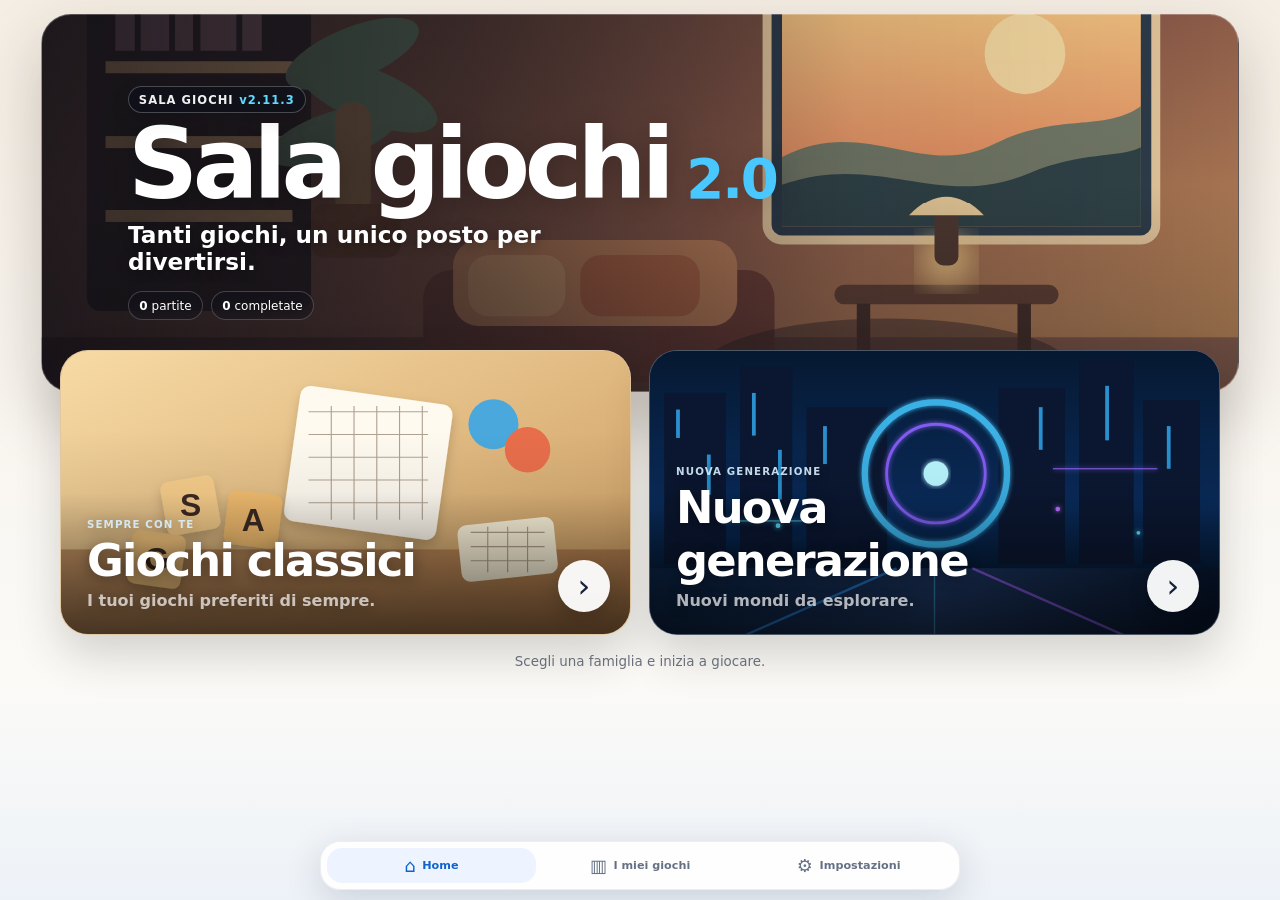
==== index.html @ ff3b24b3 "Add files via upload" ====
<!doctype html>
<html lang="it">
<head>
  <meta charset="utf-8" />
  <meta name="viewport" content="width=device-width,initial-scale=1,viewport-fit=cover" />
  <meta name="theme-color" content="#18233b" />
  <title>Sala Giochi 2.0</title>
  <link rel="manifest" href="manifest.webmanifest?v=2.11.3" />
  <link rel="icon" href="icon.svg" type="image/svg+xml" />
  <link rel="stylesheet" href="styles.css" />
  <link rel="stylesheet" href="nextgen.css?v=2.10.2" />
  <link rel="stylesheet" href="nomi-cose-citta.css?v=2.11.3" />
</head>
<body>
  <header class="topbar">
    <button id="backBtn" class="icon-btn hidden" aria-label="Indietro">←</button>
    <div>
      <h1 id="pageTitle">Sala Giochi</h1>
      <p id="pageSub">Un solo giocatore · archivio locale</p>
    </div>
    <button id="homeBtn" class="icon-btn hidden" aria-label="Home">⌂</button>
  </header>

  <main id="app" class="app"></main>

  <dialog id="difficultyDialog" class="dialog">
    <form method="dialog" class="dialog-card">
      <h2 id="difficultyTitle">Scegli difficoltà</h2>
      <div class="difficulty-grid">
        <button value="easy" class="difficulty easy"><span>●</span> Facile</button>
        <button value="medium" class="difficulty medium"><span>●</span> Medio</button>
        <button value="hard" class="difficulty hard"><span>●</span> Difficile</button>
        <button value="extreme" class="difficulty extreme"><span>✦</span> Difficilissimo</button>
      </div>
      <button value="cancel" class="secondary">Annulla</button>
    </form>
  </dialog>

  <dialog id="helpDialog" class="dialog utility-dialog">
    <div class="dialog-card">
      <div class="dialog-title-row"><div><h2 id="helpTitle">Come si gioca</h2><p id="helpLevel"></p></div><button class="dialog-x" type="button" onclick="document.getElementById('helpDialog').close()">×</button></div>
      <div id="helpContent" class="help-content"></div>
      <button class="primary wide" type="button" onclick="document.getElementById('helpDialog').close()">Ho capito</button>
    </div>
  </dialog>

  <dialog id="notesDialog" class="dialog notes-dialog">
    <div class="dialog-card notes-card">
      <div class="dialog-title-row"><div><h2>📝 Taccuino</h2><p id="notesContext">Appunti della partita</p></div><button class="dialog-x" type="button" onclick="closeNotes()">×</button></div>
      <div class="notes-tools">
        <button id="copyCurrentBtn" class="secondary" type="button">📌 Copia elemento attuale</button>
        <button id="clearNotesBtn" class="secondary danger" type="button">Cancella foglio</button>
      </div>
      <textarea id="notesArea" class="notes-area" spellcheck="false" placeholder="Scrivi qui indizi, calcoli, ipotesi, combinazioni..."></textarea>
      <div class="mini-calc">
        <label for="calcInput">Calcolo rapido</label>
        <div class="calc-row"><input id="calcInput" inputmode="decimal" placeholder="es. (24+41)-9"><button id="calcBtn" class="secondary" type="button">=</button><output id="calcResult">—</output></div>
      </div>
      <p class="notes-save">Salvataggio automatico locale per questa sessione.</p>
    </div>
  </dialog>

  <div id="toast" class="toast" role="status" aria-live="polite"></div>
  <script src="app.js"></script>
  <script src="nextgen.js?v=2.10.2"></script>
  <script src="nomi-cose-citta.js?v=2.11.3"></script>
</body>
</html>
---- styles.css ----
:root{
  --bg:#f3f5fb;
  --surface:#ffffff;
  --surface-soft:#f8f9fd;
  --text:#172033;
  --muted:#718096;
  --line:#e5e9f2;
  --navy:#18233b;
  --purple:#6957e8;
  --purple-2:#8c7cf4;
  --shadow:0 14px 38px rgba(31,42,68,.10);
  --shadow-soft:0 8px 24px rgba(31,42,68,.08);
  --radius:22px;
}
*{box-sizing:border-box;-webkit-tap-highlight-color:transparent}
html{background:var(--bg)}
body{margin:0;background:
  radial-gradient(circle at 8% -8%,rgba(105,87,232,.13),transparent 28%),
  radial-gradient(circle at 95% 8%,rgba(60,194,195,.12),transparent 24%),
  var(--bg);color:var(--text);font-family:Inter,ui-rounded,system-ui,-apple-system,"Segoe UI",Roboto,sans-serif;min-height:100vh}
button,input,select{font:inherit}button{cursor:pointer;color:inherit}
button:active{transform:scale(.985)}
.topbar{position:sticky;top:0;z-index:5;display:grid;grid-template-columns:48px 1fr 48px;gap:9px;align-items:center;padding:14px 14px 12px;background:rgba(24,35,59,.96);color:#fff;border-bottom:1px solid rgba(255,255,255,.08);box-shadow:0 8px 24px rgba(24,35,59,.14);backdrop-filter:blur(16px)}
.topbar h1{margin:0;font-size:1.38rem;font-weight:850;letter-spacing:-.025em}.topbar p{margin:3px 0 0;color:#bdc6d9;font-size:.79rem;white-space:nowrap;overflow:hidden;text-overflow:ellipsis}.icon-btn{border:1px solid rgba(255,255,255,.12);background:rgba(255,255,255,.09);color:#fff;border-radius:15px;width:44px;height:44px;box-shadow:none;font-size:1.32rem;transition:.18s ease}.icon-btn:hover{background:rgba(255,255,255,.15)}.hidden{visibility:hidden}
.app{max-width:1020px;margin:0 auto;padding:18px 14px 42px}

.hero{position:relative;overflow:hidden;background:linear-gradient(135deg,#6553e5 0%,#7d68ef 48%,#4bb8c4 130%);color:#fff;border:0;box-shadow:0 18px 42px rgba(91,76,210,.23);border-radius:28px;padding:24px 22px;margin-bottom:16px;min-height:160px}.hero:before{content:"";position:absolute;width:150px;height:150px;border-radius:50%;right:-50px;top:-65px;background:rgba(255,255,255,.11)}.hero:after{content:"";position:absolute;width:95px;height:95px;border-radius:50%;right:44px;bottom:-58px;background:rgba(255,255,255,.09)}.hero>*{position:relative;z-index:1}.hero-kicker{display:inline-flex;align-items:center;gap:7px;background:rgba(255,255,255,.16);border:1px solid rgba(255,255,255,.18);border-radius:999px;padding:7px 11px;font-size:.76rem;font-weight:800;margin-bottom:12px}.hero h2{margin:0 0 8px;font-size:clamp(1.7rem,7vw,2.25rem);line-height:1.06;letter-spacing:-.035em}.hero p{margin:0;color:rgba(255,255,255,.86);line-height:1.45;max-width:650px;font-size:.93rem}.hero-note{display:flex;gap:8px;flex-wrap:wrap;margin-top:16px}.hero-note span{font-size:.74rem;font-weight:750;background:rgba(255,255,255,.13);padding:6px 9px;border-radius:999px}

.daily-card{width:100%;border:0;position:relative;overflow:hidden;background:linear-gradient(110deg,#fff7df,#fff2bf);border-radius:22px;padding:16px 17px;margin:4px 0 22px;text-align:left;box-shadow:var(--shadow-soft);display:grid;grid-template-columns:52px 1fr 28px;gap:12px;align-items:center}.daily-card:before{content:"";position:absolute;inset:0;border:1px solid rgba(230,170,37,.24);border-radius:inherit;pointer-events:none}.daily-icon{width:52px;height:52px;border-radius:17px;background:#fff;display:grid;place-items:center;font-size:1.65rem;box-shadow:0 7px 20px rgba(181,129,22,.14)}.daily-card strong{display:block;font-size:1rem;margin-bottom:3px}.daily-card small{display:block;color:#8a6b28;line-height:1.3}.card-arrow{font-size:1.25rem;color:#9d7b2e;font-weight:900;text-align:right}

.section-title{display:flex;justify-content:space-between;align-items:center;margin:22px 2px 11px}.section-title h3{margin:0;font-size:1.08rem;letter-spacing:-.015em}.section-title small{color:var(--muted)}
.grid{display:grid;grid-template-columns:repeat(2,minmax(0,1fr));gap:12px}
.game-card{position:relative;overflow:hidden;min-height:148px;border:1px solid rgba(255,255,255,.8);background:var(--surface);border-radius:24px;box-shadow:var(--shadow-soft);padding:16px;text-align:left;transition:transform .18s ease,box-shadow .18s ease}.game-card:hover{transform:translateY(-2px);box-shadow:0 16px 32px rgba(31,42,68,.12)}.game-card:before{content:"";position:absolute;width:95px;height:95px;border-radius:50%;right:-44px;top:-42px;background:var(--game-wash,#eef1ff)}.game-icon{position:relative;width:48px;height:48px;border-radius:16px;display:grid;place-items:center;background:var(--game-soft,#f1f3ff);font-size:1.55rem;box-shadow:inset 0 0 0 1px rgba(255,255,255,.55)}.game-card strong{position:relative;display:block;font-size:1rem;margin-top:12px;letter-spacing:-.01em}.game-card small{position:relative;display:block;margin-top:5px;color:var(--muted);line-height:1.35;font-size:.78rem;padding-right:4px}.game-card .mini-arrow{position:absolute;right:13px;bottom:12px;width:28px;height:28px;border-radius:10px;background:var(--game-soft,#f1f3ff);display:grid;place-items:center;color:var(--game-accent,#6957e8);font-weight:900}
.game-mixed{grid-column:1/-1;min-height:135px;background:linear-gradient(135deg,#261f55,#5041b8);color:#fff;border:0}.game-mixed:before{width:170px;height:170px;right:-70px;top:-100px;background:rgba(255,255,255,.10)}.game-mixed .game-icon{background:rgba(255,255,255,.15)}.game-mixed small{color:#d9d4ff;max-width:75%}.game-mixed .mini-arrow{background:rgba(255,255,255,.13);color:#fff}
.game-sudoku{--game-accent:#4f6fe8;--game-soft:#edf2ff;--game-wash:#dfe7ff}.game-wordsearch{--game-accent:#00a89f;--game-soft:#e7faf7;--game-wash:#d4f5ef}.game-anagram{--game-accent:#d27716;--game-soft:#fff4e7;--game-wash:#ffe8c9}.game-quiz{--game-accent:#e3507a;--game-soft:#fff0f5;--game-wash:#ffdce7}.game-logic{--game-accent:#7753d7;--game-soft:#f1ecff;--game-wash:#e4dafd}.game-escape{--game-accent:#4e5969;--game-soft:#eef1f5;--game-wash:#dfe4ea}

.primary{border:0;border-radius:16px;background:linear-gradient(135deg,#5d4bdd,#755fe9);color:#fff;padding:14px 18px;font-weight:800;box-shadow:0 8px 20px rgba(93,75,221,.20);transition:.18s ease}.primary:hover{filter:brightness(1.03)}.secondary{border:1px solid var(--line);border-radius:16px;background:#fff;color:var(--text);padding:12px 16px;font-weight:720;box-shadow:0 3px 10px rgba(31,42,68,.04)}.danger{border-color:#fecaca;color:#b91c1c;background:#fff7f7}.wide{width:100%}

.stat-grid{display:grid;grid-template-columns:repeat(2,1fr);gap:10px}.stat{position:relative;overflow:hidden;background:var(--surface);border:1px solid rgba(255,255,255,.9);border-radius:20px;padding:15px;box-shadow:0 6px 18px rgba(31,42,68,.06)}.stat:after{content:"";position:absolute;width:54px;height:54px;border-radius:50%;right:-25px;bottom:-25px;background:#eff1ff}.stat b{display:block;font-size:1.4rem;letter-spacing:-.03em}.stat span{color:var(--muted);font-size:.78rem;font-weight:650}

.dialog{border:0;border-radius:28px;padding:0;box-shadow:0 28px 90px rgba(16,24,40,.32);max-width:420px;width:calc(100% - 28px);background:#fff}.dialog::backdrop{background:rgba(15,23,42,.57);backdrop-filter:blur(4px)}.dialog-card{padding:23px}.dialog-card h2{margin:0 0 4px;font-size:1.25rem}.difficulty-grid{display:grid;gap:10px;margin:17px 0}.difficulty{position:relative;border:1px solid var(--line);background:#fff;border-radius:18px;padding:16px;text-align:left;font-weight:850;box-shadow:0 5px 16px rgba(31,42,68,.05);transition:.18s ease}.difficulty:after{content:"›";position:absolute;right:16px;font-size:1.35rem;color:#a0a8b7}.difficulty span{margin-right:9px}.difficulty.easy{background:#f4fcf7;border-color:#d9f1e1}.difficulty.medium{background:#fffaf0;border-color:#f4e6bf}.difficulty.hard{background:#fff5f5;border-color:#f2d7d7}.difficulty.extreme{background:linear-gradient(135deg,#25173d,#3c205b 70%,#69202a);border-color:#574072;color:#fff}.difficulty.easy span{color:#1eaa62}.difficulty.medium span{color:#e0a91f}.difficulty.hard span{color:#e15252}.difficulty.extreme span{color:#ffca57}

.game-shell{background:rgba(255,255,255,.94);border:1px solid rgba(255,255,255,.9);border-radius:26px;box-shadow:var(--shadow);padding:16px;overflow:hidden}.game-head{display:flex;justify-content:space-between;gap:10px;align-items:center;margin-bottom:15px;padding-bottom:12px;border-bottom:1px solid var(--line)}.badge{display:inline-flex;align-items:center;gap:6px;border:0;background:#f2f3fb;border-radius:999px;padding:8px 11px;font-size:.8rem;font-weight:800}.timer{font-variant-numeric:tabular-nums;font-weight:900;background:#18233b;color:#fff;border-radius:999px;padding:7px 10px;font-size:.85rem}.message{padding:12px 14px;border-radius:15px;background:#f4f6fa;margin:12px 0;color:#445066;line-height:1.4}.message.ok{background:#ecfbf2;color:#17683d}.message.bad{background:#fff0f0;color:#9a2f2f}
.sudoku{display:grid;grid-template-columns:repeat(9,1fr);max-width:560px;margin:0 auto;border:3px solid #26344e;aspect-ratio:1;border-radius:10px;overflow:hidden;background:#fff}.sudoku input{width:100%;min-width:0;border:1px solid #dce2eb;text-align:center;font-size:clamp(1rem,4vw,1.65rem);font-weight:800;background:#fff;color:#26344e}.sudoku input.given{background:#eef2f8;color:#121b2c}.sudoku input:nth-child(3n){border-right:2px solid #26344e}.sudoku input:nth-child(9n){border-right:0}.sudoku input:nth-child(n+19):nth-child(-n+27),.sudoku input:nth-child(n+46):nth-child(-n+54){border-bottom:2px solid #26344e}
.actions{display:flex;flex-wrap:wrap;gap:8px;margin-top:16px}.actions button{flex:1 1 140px}.word-grid{display:grid;gap:3px;max-width:560px;margin:0 auto;user-select:none}.letter{aspect-ratio:1;display:grid;place-items:center;background:#f8f9fc;border:1px solid #e3e7ee;border-radius:7px;font-weight:850;font-size:clamp(.72rem,3vw,1.05rem)}.letter.selected{background:#e0e7ff;border-color:#aebdff}.letter.found{background:#dcf7e7;border-color:#9fdfb8}.word-list{display:flex;flex-wrap:wrap;gap:8px;margin-top:14px}.word-chip{border:1px solid var(--line);border-radius:999px;padding:7px 10px;background:#fff}.word-chip.done{text-decoration:line-through;opacity:.5}.big-word{font-size:clamp(2rem,10vw,4rem);letter-spacing:.12em;text-align:center;font-weight:950;margin:24px 0;color:#302862}.answer-row{display:flex;gap:8px}.answer-row input{flex:1;min-width:0;border:1px solid #dce2eb;border-radius:15px;padding:13px;background:#fff;outline:none}.answer-row input:focus{border-color:#8d7df0;box-shadow:0 0 0 3px rgba(105,87,232,.10)}.quiz-q{font-size:1.22rem;font-weight:850;line-height:1.38;margin:17px 0;letter-spacing:-.012em}.choices{display:grid;gap:10px}.choice{border:1px solid var(--line);background:#fff;border-radius:16px;padding:14px;text-align:left;font-weight:650;box-shadow:0 4px 12px rgba(31,42,68,.04)}.choice.correct{border-color:#8dd4a8;background:#effbf3}.choice.wrong{border-color:#efa4a4;background:#fff1f1}.escape-scene{font-size:1.02rem;line-height:1.58;background:linear-gradient(135deg,#f6f4ff,#f7f9fd);border:1px solid #e6e2fb;border-radius:18px;padding:16px}.escape-items{display:grid;gap:8px;margin-top:14px}.escape-item{border:1px solid var(--line);background:#fff;border-radius:15px;padding:12px;text-align:left}.progress{height:10px;border-radius:999px;background:#e8ebf1;overflow:hidden;margin:10px 0 18px}.progress>span{display:block;height:100%;background:linear-gradient(90deg,#5d4bdd,#46b7c2);border-radius:999px;transition:width .25s ease}
.table{width:100%;border-collapse:collapse;background:#fff;border-radius:18px;overflow:hidden;box-shadow:0 6px 18px rgba(31,42,68,.05)}.table th,.table td{padding:10px;border-bottom:1px solid var(--line);text-align:left;font-size:.86rem}.table th{background:#f7f8fb;color:#536075}.empty{padding:26px;text-align:center;color:var(--muted);background:#fff;border-radius:18px;border:1px dashed #d9dee8}.footer-note{color:var(--muted);font-size:.78rem;line-height:1.5;margin-top:18px}.toast{position:fixed;left:50%;bottom:26px;transform:translateX(-50%) translateY(20px);background:#18233b;color:#fff;padding:11px 15px;border-radius:999px;box-shadow:0 12px 30px rgba(24,35,59,.25);opacity:0;pointer-events:none;transition:.2s;z-index:20;font-size:.86rem;font-weight:700}.toast.show{opacity:1;transform:translateX(-50%) translateY(0)}
@media (min-width:720px){.grid{grid-template-columns:repeat(4,1fr)}.game-mixed{grid-column:span 2}.stat-grid{grid-template-columns:repeat(4,1fr)}.app{padding-top:24px}.game-shell{padding:22px}.hero{padding:28px}.daily-card{grid-template-columns:60px 1fr 34px}.daily-icon{width:58px;height:58px}}


/* v1.2 visual refresh */
.game-shell.game-quiz,.game-shell.game-logic,.game-shell.game-escape,.game-shell.game-mixed{background:linear-gradient(180deg,rgba(18,28,48,.98),rgba(14,22,40,.98));color:#eef4ff;border:1px solid rgba(112,134,182,.28);box-shadow:0 18px 42px rgba(12,20,37,.28)}
.game-shell.game-quiz .game-head,.game-shell.game-logic .game-head,.game-shell.game-escape .game-head,.game-shell.game-mixed .game-head{border-bottom-color:rgba(154,173,215,.16)}
.game-shell.game-quiz .badge,.game-shell.game-logic .badge,.game-shell.game-escape .badge,.game-shell.game-mixed .badge{background:linear-gradient(135deg,#2a3860,#16243f);color:#fff;border:1px solid rgba(255,255,255,.08)}
.quiz-q{background:linear-gradient(135deg,rgba(84,67,192,.26),rgba(53,159,220,.14));border:1px solid rgba(141,125,240,.22);border-radius:20px;padding:18px;box-shadow:inset 0 1px 0 rgba(255,255,255,.05)}
.choice{background:linear-gradient(135deg,rgba(255,255,255,.08),rgba(255,255,255,.03));border:1px solid rgba(155,177,224,.18);color:#eef4ff;box-shadow:none}
.choice.correct{background:linear-gradient(135deg,rgba(26,129,67,.35),rgba(11,98,111,.25));border-color:#6ed497}
.choice.wrong{background:linear-gradient(135deg,rgba(152,41,41,.4),rgba(104,18,59,.28));border-color:#f2a5a5}
.message{background:rgba(255,255,255,.06);color:#d8e2f4;border:1px solid rgba(255,255,255,.06)}
.message.ok{background:rgba(34,154,94,.18);color:#dff9ea;border-color:rgba(102,219,159,.26)}
.message.bad{background:rgba(160,50,50,.2);color:#ffe5e5;border-color:rgba(255,177,177,.24)}
.answer-row input{background:rgba(255,255,255,.08);border-color:rgba(166,182,214,.18);color:#fff}
.answer-row input:focus{border-color:#8d7df0;box-shadow:0 0 0 3px rgba(105,87,232,.18)}
.progress{height:12px;background:rgba(255,255,255,.09);box-shadow:inset 0 0 0 1px rgba(255,255,255,.05)}
.progress>span{background:linear-gradient(90deg,#6d58ff,#4fd0ff 55%,#ffd25e);box-shadow:0 0 14px rgba(109,88,255,.45)}
.logic-panel{position:relative;padding:16px 16px 18px;border-radius:22px;background:linear-gradient(135deg,rgba(57,38,119,.52),rgba(22,35,63,.9));border:1px solid rgba(147,127,255,.25);overflow:hidden}
.logic-panel:before{content:"";position:absolute;inset:auto -30px -30px auto;width:120px;height:120px;border-radius:50%;background:radial-gradient(circle,rgba(255,183,64,.25),transparent 65%)}
.logic-title{display:flex;justify-content:space-between;align-items:center;gap:10px;margin-bottom:10px}
.logic-title h3{margin:0;font-size:1.15rem;color:#fff}
.logic-meta{display:flex;gap:8px;flex-wrap:wrap;margin-bottom:14px}.logic-chip{padding:7px 10px;border-radius:999px;background:rgba(255,255,255,.08);border:1px solid rgba(255,255,255,.07);font-size:.78rem;color:#dfe7fb}
.escape-scene-wrap{position:relative;border-radius:24px;overflow:hidden;border:1px solid rgba(116,153,211,.26);background:linear-gradient(180deg,#162342,#0d1833);margin-bottom:16px;box-shadow:0 12px 32px rgba(0,0,0,.22)}
.escape-stage{position:relative;min-height:250px;padding:18px;background:
radial-gradient(circle at 18% 25%,rgba(83,196,255,.22),transparent 20%),
radial-gradient(circle at 82% 18%,rgba(255,205,95,.18),transparent 16%),
radial-gradient(circle at 68% 82%,rgba(120,95,255,.18),transparent 18%),
linear-gradient(180deg,#18284c 0%,#10203c 58%,#0a1327 100%)}
.escape-stage.level-medium{background:
radial-gradient(circle at 18% 25%,rgba(83,196,255,.22),transparent 20%),
radial-gradient(circle at 82% 18%,rgba(255,205,95,.18),transparent 16%),
radial-gradient(circle at 68% 82%,rgba(120,95,255,.18),transparent 18%),
linear-gradient(180deg,#1d3058 0%,#12203d 58%,#0b162c 100%)}
.escape-stage.level-hard,.escape-stage.level-extreme{background:
radial-gradient(circle at 16% 22%,rgba(83,196,255,.26),transparent 18%),
radial-gradient(circle at 84% 16%,rgba(255,205,95,.24),transparent 15%),
radial-gradient(circle at 72% 80%,rgba(120,95,255,.18),transparent 18%),
linear-gradient(180deg,#18294d 0%,#0f1b35 45%,#0a1327 100%)}
.escape-stage:before{content:"";position:absolute;inset:0;background:repeating-linear-gradient(90deg,transparent 0 48px,rgba(255,255,255,.02) 48px 50px);opacity:.5;pointer-events:none}
.escape-stage:after{content:"";position:absolute;left:12%;top:16px;width:38%;height:10px;background:radial-gradient(circle,rgba(255,207,107,.8),transparent 70%);filter:blur(14px);animation:flicker 2.6s ease-in-out infinite}
.escape-title{position:relative;z-index:1;max-width:72%}.escape-title h2{margin:0 0 6px;font-size:1.3rem;color:#fff}.escape-title p{margin:0;color:#d7e4ff;line-height:1.4;font-size:.9rem}
.escape-hotspots{position:absolute;inset:0;pointer-events:none}
.hotspot{position:absolute;display:flex;align-items:center;gap:7px;padding:8px 11px;border-radius:999px;background:rgba(14,22,41,.76);color:#fff;border:1px solid rgba(255,255,255,.12);box-shadow:0 0 0 1px rgba(255,221,133,.18),0 0 24px rgba(255,204,80,.2);backdrop-filter:blur(4px);animation:pulseHot 1.8s ease-in-out infinite}
.hotspot:before{content:"⌕";display:grid;place-items:center;width:24px;height:24px;border-radius:50%;background:linear-gradient(135deg,#ffd76a,#ff9b34);color:#2b1f00;font-weight:900;box-shadow:0 0 16px rgba(255,197,73,.45)}
.escape-particles span{position:absolute;width:4px;height:4px;border-radius:50%;background:rgba(255,232,169,.8);box-shadow:0 0 10px rgba(255,232,169,.8);animation:floatDust linear infinite}
.escape-particles span:nth-child(1){left:18%;top:26%;animation-duration:7s;animation-delay:-1s}
.escape-particles span:nth-child(2){left:33%;top:40%;animation-duration:8s;animation-delay:-3s}
.escape-particles span:nth-child(3){left:57%;top:18%;animation-duration:6.4s;animation-delay:-2s}
.escape-particles span:nth-child(4){left:73%;top:38%;animation-duration:7.6s;animation-delay:-4s}
.escape-particles span:nth-child(5){left:83%;top:68%;animation-duration:6.9s;animation-delay:-5s}
.escape-console,.escape-door,.escape-safe,.escape-desk{position:absolute;border-radius:18px;border:1px solid rgba(255,255,255,.09);background:linear-gradient(180deg,rgba(255,255,255,.07),rgba(255,255,255,.02));box-shadow:inset 0 1px 0 rgba(255,255,255,.06),0 6px 24px rgba(0,0,0,.22)}
.escape-console{left:5%;top:28%;width:28%;height:30%}.escape-console:before,.escape-console:after{content:"";position:absolute;left:10%;right:10%;height:28%;border-radius:10px;background:linear-gradient(135deg,rgba(55,233,255,.35),rgba(51,108,255,.18));box-shadow:inset 0 0 0 1px rgba(93,220,255,.2)}.escape-console:before{top:10%}.escape-console:after{bottom:10%}
.escape-safe{left:42%;top:34%;width:18%;height:24%}.escape-safe:before{content:"";position:absolute;inset:14% 20%;border-radius:50%;border:2px solid rgba(255,189,88,.55)}
.escape-desk{left:10%;bottom:8%;width:42%;height:18%}
.escape-door{right:6%;top:22%;width:24%;height:48%;border-color:rgba(112,182,255,.22)}.escape-door:before{content:"";position:absolute;top:16%;left:38%;width:24%;height:36%;border-radius:10px;border:2px solid rgba(96,203,255,.4)}.escape-door:after{content:"";position:absolute;bottom:16%;right:14%;width:26%;height:16%;border-radius:8px;background:linear-gradient(135deg,rgba(63,183,255,.44),rgba(89,110,255,.2))}
.escape-inventory{display:flex;gap:10px;flex-wrap:wrap;padding:12px 14px;background:rgba(11,18,33,.72);border-top:1px solid rgba(255,255,255,.08)}
.item-pill{display:flex;align-items:center;gap:8px;padding:10px 12px;border-radius:14px;background:rgba(255,255,255,.07);border:1px solid rgba(255,255,255,.08);color:#ecf2ff;font-size:.88rem}.item-pill span{font-size:1.15rem}
.escape-question{padding:16px;border-radius:20px;background:linear-gradient(135deg,rgba(95,79,214,.22),rgba(31,104,165,.14));border:1px solid rgba(149,166,255,.18)}
.escape-question h3{margin:0 0 8px;color:#fff;font-size:1.08rem}.escape-question p{margin:0;color:#d7e4ff;line-height:1.45}
@keyframes pulseHot{0%,100%{transform:scale(1);box-shadow:0 0 0 1px rgba(255,221,133,.18),0 0 24px rgba(255,204,80,.18)}50%{transform:scale(1.035);box-shadow:0 0 0 1px rgba(255,221,133,.28),0 0 34px rgba(255,204,80,.28)}}
@keyframes flicker{0%,100%{opacity:.86}50%{opacity:1}70%{opacity:.72}}
@keyframes floatDust{0%{transform:translateY(0) scale(.9);opacity:0}20%{opacity:1}100%{transform:translateY(-38px) scale(1.15);opacity:0}}


.inline-actions{display:flex;gap:8px;flex-wrap:wrap}
.palette-grid{display:grid;grid-template-columns:repeat(2,minmax(0,1fr));gap:10px}
.palette-chip{display:flex;align-items:center;gap:10px;padding:12px;border-radius:16px;border:1px solid var(--line);background:#fff;font-weight:700;box-shadow:0 4px 12px rgba(31,42,68,.05)}
.palette-chip.selected{outline:2px solid var(--p-a1,#6a5cff);border-color:transparent}
.palette-chip .swatch{width:34px;height:34px;border-radius:12px;background:linear-gradient(135deg,var(--s1),var(--s2),var(--s3));box-shadow:inset 0 0 0 1px rgba(255,255,255,.45)}
.settings-list{display:grid;gap:10px}
.setting-row{display:grid;grid-template-columns:1fr auto;gap:10px;align-items:center;padding:12px;border:1px solid var(--line);border-radius:16px;background:#fff}
.setting-row strong{display:block}.setting-row small{display:block;color:var(--muted);margin-top:4px}
.palette-select{padding:10px 12px;border:1px solid var(--line);border-radius:12px;background:#fff;min-width:140px}
.screen-theme{--p-s1:#0f1631;--p-s2:#1e2e68;--p-a1:#6a5cff;--p-a2:#29c7ff;--p-a3:#7dffb3}
.home-theme .hero{background:linear-gradient(135deg,var(--p-s1) 0%,var(--p-s2) 58%,var(--p-a1) 120%)}
.home-theme .hero-kicker{background:rgba(255,255,255,.12)}
.home-theme .daily-card{background:linear-gradient(135deg,var(--p-s1),var(--p-s2));color:#fff}
.home-theme .daily-card small,.home-theme .card-arrow{color:rgba(255,255,255,.78)}
.home-theme .daily-icon{background:linear-gradient(135deg,var(--p-a1),var(--p-a2));color:#fff}
.home-theme .game-card{background:linear-gradient(180deg,#ffffff,#f7f9ff);border-color:rgba(255,255,255,.85)}
.home-theme .game-card .game-icon{background:linear-gradient(135deg,var(--p-a1),var(--p-a2));color:#fff}
.home-theme .game-card .mini-arrow{background:linear-gradient(135deg,var(--p-a1),var(--p-a2));color:#fff}
.home-theme .game-mixed{background:linear-gradient(135deg,var(--p-s1),var(--p-s2),var(--p-a1))}
.home-theme .stat:after{background:linear-gradient(135deg,var(--p-a1),transparent)}
.screen-theme .primary{background:linear-gradient(135deg,var(--p-a1),var(--p-a2));box-shadow:0 8px 20px rgba(84,103,214,.24)}
.game-theme .game-shell{background:linear-gradient(180deg,var(--p-s1),#0d1220);color:#eef4ff;border-color:rgba(112,134,182,.22)}
.game-theme .game-head{border-bottom-color:rgba(154,173,215,.16)}
.game-theme .badge{background:linear-gradient(135deg,var(--p-s2),rgba(12,20,38,.8));color:#fff;border:1px solid rgba(255,255,255,.08)}
.game-theme .timer{background:linear-gradient(135deg,var(--p-a1),var(--p-a2));color:#fff}
.game-theme .quiz-q,.game-theme .logic-panel,.game-theme .escape-question{border-color:rgba(255,255,255,.14)}
.game-theme .quiz-q{background:linear-gradient(135deg,rgba(255,255,255,.08),rgba(255,255,255,.03))}
.game-theme .choice{background:linear-gradient(135deg,rgba(255,255,255,.08),rgba(255,255,255,.03));border:1px solid rgba(155,177,224,.18);color:#eef4ff}
.game-theme .choice.correct{background:linear-gradient(135deg,var(--p-a1),var(--p-a2));border-color:transparent}
.game-theme .choice.wrong{background:linear-gradient(135deg,#8d2b53,#c24848);border-color:transparent}
.game-theme .message{background:rgba(255,255,255,.06);color:#d8e2f4;border:1px solid rgba(255,255,255,.06)}
.game-theme .message.ok{background:linear-gradient(135deg,rgba(34,154,94,.24),rgba(16,111,82,.18));color:#e4fff0}
.game-theme .message.bad{background:linear-gradient(135deg,rgba(160,50,50,.28),rgba(121,27,62,.20));color:#ffe7e7}
.game-theme .progress>span{background:linear-gradient(90deg,var(--p-a1),var(--p-a2),var(--p-a3))}
.game-theme .answer-row input{background:rgba(255,255,255,.08);border-color:rgba(166,182,214,.18);color:#fff}
.game-theme .secondary{background:rgba(255,255,255,.07);color:#fff;border-color:rgba(255,255,255,.14)}
.game-theme .secondary.danger{background:rgba(135,34,34,.22)}
@media (min-width:720px){.palette-grid{grid-template-columns:repeat(4,minmax(0,1fr))}}


/* Escape Room v1.4: real interactions and visible animations */
.escape-real{display:grid;gap:14px}.escape-hud{display:flex;justify-content:space-between;gap:10px;align-items:center;font-size:.82rem;color:#dbe6fb;padding:2px 2px 0}.escape-room-live{position:relative;overflow:hidden;border-radius:24px;min-height:420px;border:1px solid rgba(255,255,255,.12);box-shadow:0 18px 38px rgba(0,0,0,.35);background:#07101d}.escape-room-bg{position:absolute;inset:-3%;background-image:linear-gradient(rgba(3,8,17,.10),rgba(3,8,17,.18)),url('escape-room-bg.jpg');background-size:cover;background-position:center;animation:roomDrift 14s ease-in-out infinite alternate;transform-origin:center}.room-light{position:absolute;border-radius:50%;filter:blur(28px);opacity:.55;pointer-events:none}.light-a{width:150px;height:150px;left:8%;top:2%;background:rgba(255,172,61,.42);animation:lampFlicker 2.1s infinite}.light-b{width:180px;height:180px;right:-25px;top:18%;background:rgba(56,168,255,.27);animation:lampFlicker 3s infinite reverse}.room-hotspot{position:absolute;z-index:8;border:1px solid rgba(255,224,146,.35);background:rgba(7,14,29,.74);color:#fff;border-radius:999px;padding:8px 10px 8px 8px;display:flex;align-items:center;gap:7px;box-shadow:0 0 0 2px rgba(255,191,57,.08),0 0 26px rgba(255,186,53,.32);backdrop-filter:blur(5px);animation:hotspotPulse 1.65s ease-in-out infinite}.room-hotspot span{display:grid;place-items:center;width:28px;height:28px;border-radius:50%;background:linear-gradient(135deg,#ffd65a,#ff8b2c);color:#261400;font-weight:900}.room-hotspot b{font-size:.75rem}.hs-monitor{left:8%;top:40%}.hs-safe{left:45%;top:39%}.hs-desk{left:28%;bottom:12%}.hs-door{right:6%;top:48%}.monitor-glow{position:absolute;z-index:3;left:7%;top:25%;width:27%;height:32%;border-radius:14px;background:rgba(27,188,255,.08);box-shadow:inset 0 0 0 2px rgba(73,199,255,.11);opacity:.25;transition:.35s}.monitor-glow.active{opacity:.9;animation:screenFlicker .9s steps(2,end) infinite}.monitor-glow.solved{background:rgba(41,255,158,.12);box-shadow:0 0 30px rgba(41,255,158,.28),inset 0 0 0 2px rgba(41,255,158,.28);animation:screenSolved 1.8s ease-in-out infinite}.safe-anim{position:absolute;z-index:4;left:43%;top:34%;width:20%;height:25%;perspective:600px}.safe-door-live{position:absolute;inset:0;border-radius:10px;border:2px solid rgba(255,204,112,.14);transform-origin:left center;transition:transform .75s cubic-bezier(.2,.7,.2,1),filter .3s}.safe-anim.open .safe-door-live{transform:rotateY(-105deg);filter:brightness(1.35)}.door-anim{position:absolute;z-index:4;right:5%;top:23%;width:25%;height:47%;perspective:900px}.door-panel-live{position:absolute;inset:0;border-radius:12px;border:2px solid rgba(100,192,255,.12);transform-origin:left center;transition:transform 1.05s cubic-bezier(.18,.8,.18,1),box-shadow .5s}.door-anim.open .door-panel-live{transform:rotateY(-82deg);box-shadow:-35px 0 55px rgba(174,223,255,.42)}.drawer-anim{position:absolute;z-index:5;left:18%;bottom:17%;width:26%;height:8%;border-radius:5px;background:rgba(125,77,37,.16);transition:.4s}.drawer-anim.drawer-pop{animation:drawerOpen .7s ease both}.floating-sparks i{position:absolute;z-index:2;width:3px;height:3px;border-radius:50%;background:#ffd470;box-shadow:0 0 10px #ffd470;opacity:0;animation:sparkFloat 6s linear infinite}.floating-sparks i:nth-child(1){left:12%;bottom:18%;animation-delay:-1s}.floating-sparks i:nth-child(2){left:32%;bottom:28%;animation-delay:-3s}.floating-sparks i:nth-child(3){left:54%;bottom:20%;animation-delay:-4s}.floating-sparks i:nth-child(4){left:69%;bottom:24%;animation-delay:-2s}.floating-sparks i:nth-child(5){left:79%;bottom:15%;animation-delay:-5s}.floating-sparks i:nth-child(6){left:45%;bottom:11%;animation-delay:-2.5s}.escape-inventory-live{display:grid;grid-template-columns:auto 1fr auto;gap:12px;align-items:center;padding:12px;border-radius:18px;background:rgba(255,255,255,.055);border:1px solid rgba(255,255,255,.09)}.escape-inventory-live strong,.escape-inventory-live small{display:block}.escape-inventory-live small{color:#aebbd2;margin-top:2px;font-size:.72rem}.inventory-slots{display:flex;gap:8px;min-width:0;overflow-x:auto}.inventory-empty{color:#8291aa;font-size:.8rem}.inventory-item{min-width:64px;border:1px solid rgba(255,255,255,.11);background:rgba(255,255,255,.06);color:#fff;border-radius:14px;padding:8px 9px;display:grid;place-items:center;gap:3px}.inventory-item span{font-size:1.35rem}.inventory-item small{font-size:.66rem;color:#dfe8f9}.inventory-item.selected{outline:2px solid var(--p-a2);background:linear-gradient(135deg,rgba(255,255,255,.13),rgba(255,255,255,.05))}.inventory-item.item-enter{animation:itemEnter .5s cubic-bezier(.2,.9,.2,1)}.escape-panel-live{min-height:118px;border-radius:18px;background:rgba(255,255,255,.055);border:1px solid rgba(255,255,255,.09);overflow:hidden}.escape-panel-placeholder{padding:24px;text-align:center;color:#9eb0ca}.panel-head{display:flex;gap:9px;align-items:center;padding:12px 14px;border-bottom:1px solid rgba(255,255,255,.08);background:rgba(255,255,255,.035)}.panel-head span{font-size:1.25rem}.panel-body{padding:14px;color:#e6eefc;line-height:1.5}.panel-body p{margin:0 0 12px}.code-pad{display:flex;gap:8px}.code-pad input{flex:1;min-width:0;border:1px solid rgba(255,255,255,.14);border-radius:14px;background:rgba(255,255,255,.08);color:#fff;padding:13px;font-size:1.2rem;letter-spacing:.16em;text-align:center}.shake{animation:shakeX .42s ease}.room-hotspot:active{transform:scale(.95)}
@keyframes roomDrift{0%{transform:scale(1.06) translate3d(-1.2%,0,0)}100%{transform:scale(1.11) translate3d(1.2%,-1.2%,0)}}
@keyframes hotspotPulse{0%,100%{box-shadow:0 0 0 2px rgba(255,191,57,.08),0 0 18px rgba(255,186,53,.24);transform:scale(1)}50%{box-shadow:0 0 0 6px rgba(255,191,57,.03),0 0 34px rgba(255,186,53,.48);transform:scale(1.045)}}
@keyframes lampFlicker{0%,100%{opacity:.38}12%{opacity:.67}14%{opacity:.28}18%{opacity:.72}54%{opacity:.51}57%{opacity:.31}60%{opacity:.65}}
@keyframes screenFlicker{0%,100%{filter:brightness(.8)}50%{filter:brightness(1.35)}}
@keyframes screenSolved{0%,100%{opacity:.75}50%{opacity:1}}
@keyframes drawerOpen{0%{transform:translateY(0)}55%{transform:translateY(18px)}100%{transform:translateY(12px)}}
@keyframes sparkFloat{0%{transform:translateY(0) scale(.8);opacity:0}15%{opacity:.9}100%{transform:translateY(-160px) translateX(18px) scale(1.25);opacity:0}}
@keyframes itemEnter{0%{transform:translateY(16px) scale(.72);opacity:0}75%{transform:translateY(-2px) scale(1.05);opacity:1}100%{transform:translateY(0) scale(1)}}
@keyframes shakeX{0%,100%{transform:translateX(0)}20%{transform:translateX(-7px)}40%{transform:translateX(7px)}60%{transform:translateX(-5px)}80%{transform:translateX(5px)}}
@media(max-width:520px){.escape-room-live{min-height:390px}.escape-inventory-live{grid-template-columns:1fr auto}.escape-inventory-live>div:first-child{grid-column:1/-1}.room-hotspot b{display:none}.room-hotspot{padding:6px}.hs-desk{left:24%}}

/* v2.0 session system */
.session-badge{display:inline-flex;margin-top:7px;padding:6px 9px;border-radius:999px;background:rgba(255,255,255,.07);border:1px solid rgba(255,255,255,.09);font-size:.72rem;color:#dce6fa;font-weight:750}
.difficulty{display:grid;grid-template-columns:auto 1fr auto;align-items:center;gap:10px}
.difficulty>div{display:grid;gap:3px}.difficulty b{font-size:.98rem}.difficulty small{font-size:.72rem;font-weight:650;color:#758196}.difficulty.extreme small{color:#d8c9ea}
.session-finish{text-align:center;padding:22px 8px 10px}.result-emblem{width:78px;height:78px;margin:0 auto 12px;border-radius:24px;display:grid;place-items:center;font-size:2.2rem;background:linear-gradient(135deg,var(--p-a1),var(--p-a2));box-shadow:0 14px 34px rgba(30,42,78,.3)}
.session-kicker{text-transform:uppercase;letter-spacing:.08em;font-size:.72rem;font-weight:850;color:#9eb0cf;margin-bottom:8px}.session-finish h2{margin:0 0 8px;font-size:1.55rem}.session-finish p{margin:0 auto 18px;max-width:620px;color:#c7d3e7;line-height:1.5}.session-progress{height:12px;border-radius:999px;background:rgba(255,255,255,.08);overflow:hidden;margin:16px auto 20px;max-width:520px}.session-progress span{display:block;height:100%;border-radius:999px;background:linear-gradient(90deg,var(--p-a1),var(--p-a2),var(--p-a3))}.level-up{border-color:rgba(255,209,90,.4)!important}
.cycle-complete .result-emblem{animation:cyclePop .8s cubic-bezier(.2,.8,.2,1)}
@keyframes cyclePop{0%{transform:scale(.6) rotate(-8deg);opacity:0}70%{transform:scale(1.08) rotate(2deg)}100%{transform:scale(1) rotate(0);opacity:1}}

/* Escape Room 2.0 */
.escape-v2{display:grid;gap:12px}
.escape-mission{display:flex;align-items:center;justify-content:space-between;gap:12px;padding:14px 16px;border-radius:18px;background:linear-gradient(135deg,rgba(255,255,255,.08),rgba(255,255,255,.03));border:1px solid rgba(255,255,255,.09)}
.escape-mission>div{display:grid;gap:3px}.escape-mission strong{font-size:1rem}.escape-mission small{color:#c5d1e5;line-height:1.35}.mission-kicker{font-size:.65rem;letter-spacing:.12em;color:var(--p-a3);font-weight:900}
.escape-room-v2{position:relative;aspect-ratio:16/10;min-height:310px;overflow:hidden;border-radius:24px;border:1px solid rgba(255,255,255,.12);box-shadow:0 18px 42px rgba(0,0,0,.30);background:#0b1220}
.escape-bg-v2{position:absolute;inset:-2%;background:url('escape-room-bg.jpg') center/cover no-repeat;animation:roomDrift 18s ease-in-out infinite alternate;filter:saturate(1.08) contrast(1.05)}
.escape-room-v2:after{content:"";position:absolute;inset:0;pointer-events:none;background:linear-gradient(180deg,rgba(5,8,18,.06),rgba(5,8,18,.20) 60%,rgba(5,8,18,.48));box-shadow:inset 0 0 80px rgba(3,7,18,.55)}
.ambient-beam{position:absolute;z-index:2;width:34%;height:70%;filter:blur(30px);opacity:.18;pointer-events:none;animation:beamPulse 5s ease-in-out infinite}.beam1{left:4%;top:-15%;background:linear-gradient(180deg,#ffc95a,transparent);transform:rotate(7deg)}.beam2{right:-4%;top:2%;background:linear-gradient(180deg,#4cc9ff,transparent);transform:rotate(-10deg);animation-delay:-2.4s}
.room-spot-v2{position:absolute;z-index:8;display:flex;align-items:center;gap:6px;border:0;background:rgba(7,13,26,.72);color:#fff;border-radius:999px;padding:6px 9px;box-shadow:0 0 0 1px rgba(255,255,255,.13),0 0 18px rgba(255,193,69,.20);backdrop-filter:blur(5px);font-size:.72rem;font-weight:800;animation:spotPulse 1.9s ease-in-out infinite}
.room-spot-v2 .spot-ring{width:22px;height:22px;border-radius:50%;display:grid;place-items:center;background:linear-gradient(135deg,var(--p-a1),var(--p-a2));font-size:1rem;line-height:1}.escape-v2.no-labels .room-spot-v2 b{display:none}.escape-v2.no-labels .room-spot-v2{padding:5px}.escape-v2.no-pulse .room-spot-v2{animation:none;opacity:.32;background:rgba(7,13,26,.32);box-shadow:none}.escape-v2.no-pulse .room-spot-v2 .spot-ring{opacity:.45}
.hs2-board{left:5%;top:13%}.hs2-micro{left:17%;top:57%}.hs2-calendar{left:34%;top:14%}.hs2-desk{left:28%;bottom:9%}.hs2-shelf{left:7%;top:39%}.hs2-cabinet{left:48%;top:35%}.hs2-power{right:24%;top:18%}.hs2-monitor{left:17%;top:28%}.hs2-safe{right:30%;top:43%}.hs2-wall{right:10%;top:17%}.hs2-door{right:5%;top:48%}
.cabinet-door-v2,.safe-door-v2,.door-panel-v2{position:absolute;z-index:5;pointer-events:none;transform-origin:left center;transition:transform .72s cubic-bezier(.2,.75,.2,1),filter .35s,opacity .35s}.cabinet-door-v2{left:47%;top:31%;width:13%;height:30%;border:2px solid rgba(240,205,133,.24);border-radius:8px;background:rgba(35,27,21,.20)}.cabinet-door-v2.open{transform:perspective(500px) rotateY(-72deg);filter:brightness(1.25)}
.safe-door-v2{right:28%;top:38%;width:14%;height:25%;border:2px solid rgba(210,173,92,.25);border-radius:9px;background:rgba(34,29,24,.22)}.safe-door-v2.open{transform:perspective(500px) rotateY(-82deg)}
.door-panel-v2{right:1%;top:18%;width:20%;height:65%;border-radius:8px;background:rgba(19,31,45,.08)}.door-panel-v2.open{transform:perspective(850px) rotateY(-78deg);filter:brightness(1.4)}
.power-glow-v2{position:absolute;z-index:4;right:21%;top:12%;width:16%;height:24%;border-radius:12px;opacity:0;transition:.4s;background:radial-gradient(circle,#6dff9b 0%,rgba(80,255,160,.16) 45%,transparent 72%)}.power-glow-v2.on{opacity:1;animation:powerPulse 1.3s ease-in-out infinite}
.uv-writing-v2{position:absolute;z-index:7;right:16%;top:31%;font-size:clamp(1.2rem,5vw,3rem);font-weight:950;letter-spacing:.18em;color:#d683ff;text-shadow:0 0 8px #a239ff,0 0 24px #8c26ff;opacity:0;transform:rotate(-8deg) scale(.9);transition:.5s}.uv-writing-v2.visible{opacity:.88;transform:rotate(-8deg) scale(1);animation:uvFlicker 2.2s ease-in-out infinite}
.dust-v2 i{position:absolute;z-index:6;width:3px;height:3px;border-radius:50%;background:#ffd783;box-shadow:0 0 10px #ffd783;opacity:0;animation:dustFloat 7s linear infinite}.dust-v2 i:nth-child(1){left:11%;top:70%;animation-delay:-1s}.dust-v2 i:nth-child(2){left:24%;top:55%;animation-delay:-4s}.dust-v2 i:nth-child(3){left:43%;top:73%;animation-delay:-2s}.dust-v2 i:nth-child(4){left:62%;top:67%;animation-delay:-5s}.dust-v2 i:nth-child(5){left:77%;top:74%;animation-delay:-3s}.dust-v2 i:nth-child(6){left:86%;top:45%;animation-delay:-6s}.dust-v2 i:nth-child(7){left:52%;top:37%;animation-delay:-2.8s}
.escape-bottom-v2{display:grid;gap:10px}.inventory-v2,.escape-panel-v2{border-radius:20px;background:linear-gradient(135deg,rgba(255,255,255,.07),rgba(255,255,255,.03));border:1px solid rgba(255,255,255,.09)}.inventory-v2{padding:12px}.inventory-head{display:flex;align-items:center;justify-content:space-between;gap:10px;margin-bottom:10px}.inventory-head>div{display:grid;gap:2px}.inventory-head small{color:#aebbd0;font-size:.72rem}.inventory-head>span{font-weight:900;color:var(--p-a3)}
.inventory-slots-v2{display:flex;gap:8px;flex-wrap:wrap;min-height:58px;align-items:center}.inventory-item-v2{min-width:72px;display:grid;place-items:center;gap:3px;padding:8px;border-radius:14px;border:1px solid rgba(255,255,255,.10);background:rgba(255,255,255,.06);color:#fff}.inventory-item-v2 span{font-size:1.35rem}.inventory-item-v2 small{font-size:.68rem}.inventory-item-v2.selected{outline:2px solid var(--p-a2);background:linear-gradient(135deg,rgba(255,255,255,.11),rgba(255,255,255,.04));box-shadow:0 0 18px rgba(85,188,255,.24)}
.escape-panel-v2{padding:14px;min-height:120px}.escape-panel-placeholder{color:#aebbd0;line-height:1.5}.panel-head{display:flex;align-items:center;gap:8px;margin-bottom:10px;font-size:1.05rem}.panel-head span{font-size:1.3rem}.panel-body{color:#dbe4f4;line-height:1.55}.panel-body p{margin:0 0 12px}.panel-body small{color:#aebbd0}.symbol-code,.terminal-code{margin:12px 0;padding:12px;border-radius:14px;background:#07111e;border:1px solid rgba(83,214,255,.22);font-family:ui-monospace,SFMono-Regular,Menlo,monospace;text-align:center;font-size:1.15rem;letter-spacing:.12em;color:#8be9ff;box-shadow:inset 0 0 24px rgba(43,186,255,.08)}.code-pad{display:flex;gap:8px}.code-pad input{flex:1;min-width:0;border:1px solid rgba(255,255,255,.14);background:rgba(255,255,255,.08);color:#fff;border-radius:14px;padding:13px;font-size:1.25rem;letter-spacing:.18em;text-align:center}
@keyframes roomDrift{0%{transform:scale(1.03) translate3d(-.7%,0,0)}100%{transform:scale(1.07) translate3d(.8%,-.8%,0)}}
@keyframes spotPulse{0%,100%{transform:scale(1);box-shadow:0 0 0 1px rgba(255,255,255,.13),0 0 14px rgba(255,193,69,.13)}50%{transform:scale(1.045);box-shadow:0 0 0 1px rgba(255,255,255,.20),0 0 28px rgba(255,193,69,.29)}}
@keyframes beamPulse{0%,100%{opacity:.12}50%{opacity:.25}}
@keyframes powerPulse{0%,100%{filter:brightness(.85)}50%{filter:brightness(1.3)}}
@keyframes uvFlicker{0%,100%{filter:brightness(.88)}50%{filter:brightness(1.18)}67%{filter:brightness(.75)}}
@keyframes dustFloat{0%{transform:translateY(15px);opacity:0}20%{opacity:.8}100%{transform:translateY(-70px);opacity:0}}
@media (min-width:800px){.escape-bottom-v2{grid-template-columns:1fr 1.25fr}.escape-room-v2{min-height:480px}}

/* v2.1 help + per-session notebook */
.game-utility-bar{display:flex;gap:8px;flex-wrap:wrap;margin:-4px 0 15px}.utility-btn{border:1px solid rgba(255,255,255,.12);background:rgba(255,255,255,.07);color:#eef4ff;border-radius:14px;padding:9px 12px;font-size:.78rem;font-weight:800}.utility-btn:hover{background:rgba(255,255,255,.12)}.utility-btn.notes-btn{background:linear-gradient(135deg,rgba(255,210,90,.16),rgba(255,255,255,.06));border-color:rgba(255,210,90,.22)}
.utility-dialog,.notes-dialog{max-width:680px}.dialog-title-row{display:flex;justify-content:space-between;align-items:flex-start;gap:12px;margin-bottom:14px}.dialog-title-row h2{margin:0}.dialog-title-row p{margin:4px 0 0;color:var(--muted);font-size:.82rem}.dialog-x{border:0;background:#eef1f6;color:#334155;width:38px;height:38px;border-radius:12px;font-size:1.45rem;line-height:1}.help-content{line-height:1.6;color:#334155;margin:12px 0 18px}.help-content p{margin:0 0 14px}.help-note{padding:13px 14px;border-radius:16px;background:#f3f5ff;border:1px solid #e0e5ff}
.notes-card{padding-bottom:18px}.notes-tools{display:flex;gap:8px;flex-wrap:wrap;margin-bottom:10px}.notes-tools button{flex:1 1 180px}.notes-area{width:100%;min-height:300px;resize:vertical;border:1px solid #d5dbe7;border-radius:18px;padding:18px 18px 18px 44px;font:600 .98rem/1.75 ui-monospace,SFMono-Regular,Menlo,monospace;color:#263247;outline:none;background-color:#fffdf5;background-image:linear-gradient(90deg,transparent 0 31px,#ef9a9a 31px 33px,transparent 33px),repeating-linear-gradient(180deg,transparent 0 28px,#dfe7f1 28px 29px);box-shadow:inset 0 1px 4px rgba(31,42,68,.05)}.notes-area:focus{border-color:#8d7df0;box-shadow:0 0 0 3px rgba(105,87,232,.10)}.mini-calc{margin-top:12px;padding:12px;border-radius:16px;background:#f6f8fb;border:1px solid #e4e8f0}.mini-calc label{display:block;font-weight:800;font-size:.8rem;margin-bottom:8px}.calc-row{display:grid;grid-template-columns:1fr auto minmax(80px,auto);gap:8px;align-items:center}.calc-row input{min-width:0;border:1px solid #d7dde8;border-radius:12px;padding:11px;background:#fff}.calc-row output{font-weight:900;text-align:center;padding:10px 12px;border-radius:12px;background:#172033;color:#fff;min-width:80px}.notes-save{margin:10px 0 0;color:var(--muted);font-size:.75rem;text-align:center}
@media(max-width:560px){.game-utility-bar{display:grid;grid-template-columns:1fr 1fr}.utility-btn{padding:10px 8px}.notes-dialog{width:calc(100% - 12px)}.notes-dialog .dialog-card{padding:16px}.notes-area{min-height:42vh}.calc-row{grid-template-columns:1fr auto}.calc-row output{grid-column:1/-1}.dialog-title-row{margin-bottom:10px}}


/* v2.2 instructions + word-search readability */
.help-goal,.help-section,.help-example{margin:0 0 14px;padding:14px;border-radius:16px;background:#f8fafc;border:1px solid #e4e9f1;color:#253149}
.help-goal p,.help-example p{margin:6px 0 0;line-height:1.55}.help-section ol,.help-section ul{margin:8px 0 0;padding-left:22px}.help-section li{margin:6px 0;line-height:1.45}.help-example{background:#fff8e8;border-color:#f3dfac}
.wordsearch-instructions{display:grid;gap:7px;padding:14px 15px;border-radius:18px;background:linear-gradient(135deg,rgba(255,255,255,.10),rgba(255,255,255,.04));border:1px solid rgba(255,255,255,.13);margin-bottom:12px;color:#f3f7ff}.wordsearch-instructions b{font-size:1rem}.wordsearch-instructions span{display:block;line-height:1.35}.wordsearch-instructions small{color:#cbd7eb}.wordsearch-status{display:flex;justify-content:space-between;align-items:center;gap:10px;flex-wrap:wrap;margin:0 0 12px;padding:9px 11px;border-radius:13px;background:rgba(255,255,255,.06);color:#e8f1ff;font-size:.86rem}.word-list-head{display:flex;justify-content:space-between;align-items:center;margin:16px 1px 8px;color:#f4f8ff}.word-list-head span{padding:5px 9px;border-radius:999px;background:rgba(255,255,255,.09);font-weight:800;font-size:.82rem}.game-theme .game-wordsearch .letter{background:rgba(255,255,255,.92);color:#122033;border:1px solid rgba(220,231,240,.9);box-shadow:0 2px 7px rgba(0,0,0,.08)}.game-theme .game-wordsearch .letter.selected{background:var(--p-a2);color:#06131f;border-color:var(--p-a3);box-shadow:0 0 0 2px rgba(255,255,255,.26),0 0 16px rgba(73,205,255,.35)}.game-theme .game-wordsearch .letter.found{background:linear-gradient(135deg,var(--p-a1),var(--p-a2));color:#fff;border-color:transparent}.game-theme .game-wordsearch .letter.miss{animation:wordMiss .35s ease;background:#ffdddd;color:#8c1d1d}.game-theme .game-wordsearch .word-list{padding:11px;border-radius:16px;background:rgba(255,255,255,.055);border:1px solid rgba(255,255,255,.08)}.game-theme .game-wordsearch .word-chip{background:#fff;color:#172033;border:1px solid #dfe6ef;font-weight:800;box-shadow:0 2px 8px rgba(0,0,0,.08)}.game-theme .game-wordsearch .word-chip.done{background:#dff8e9;color:#16643c;border-color:#a6e1bd;opacity:1;text-decoration:line-through}.wordsearch-actions{margin-top:10px}.wordsearch-actions button:disabled{opacity:.45;cursor:default;transform:none}@keyframes wordMiss{0%,100%{transform:translateX(0)}35%{transform:translateX(-3px)}70%{transform:translateX(3px)}}

.game-theme .game-anagram .big-word{color:#f6f3ff;text-shadow:0 0 18px rgba(192,132,252,.22)}
.game-theme .answer-row input::placeholder{color:#aebbd0}
---- nextgen.css ----
/* Sala Giochi 2.0 — Home, famiglie e Nuova Generazione v2.4 */
:root{--sg2-blue:#1769e0;--sg2-ink:#101b32;--sg2-soft:#f7f4ed;--sg2-line:rgba(16,27,50,.10)}
body.sg2-home,body.sg2-family{background:#f5f2eb}
body.sg2-home .topbar,body.sg2-family .topbar{display:none}
body.sg2-home .app,body.sg2-family .app{max-width:none;padding:0;min-height:100vh}
.sg2-shell{min-height:100vh;position:relative;padding:clamp(18px,3vw,34px) clamp(16px,4vw,48px) 92px;font-family:inherit;overflow:hidden}
.sg2-home-screen{background:linear-gradient(180deg,#f8f3e9 0%,#f7f5f0 72%,#f2f5fa 100%);color:var(--sg2-ink)}
.sg2-home-hero{min-height:260px;border-radius:32px;padding:clamp(26px,5vw,62px);display:flex;align-items:center;position:relative;overflow:hidden;background:radial-gradient(circle at 78% 30%,rgba(255,208,116,.42),transparent 30%),radial-gradient(circle at 26% 30%,rgba(58,109,166,.15),transparent 34%),linear-gradient(120deg,#273653,#a97155 48%,#edbc79 100%);box-shadow:0 22px 55px rgba(30,38,55,.18);color:white}
.sg2-home-hero:before{content:"";position:absolute;inset:auto 0 0 0;height:44%;background:linear-gradient(180deg,transparent,rgba(10,19,34,.25))}
.sg2-home-copy{position:relative;z-index:2;max-width:600px}.sg2-eyebrow{display:block;font-size:.72rem;letter-spacing:.14em;font-weight:900;opacity:.8}.sg2-home-copy h2{font-size:clamp(2.5rem,7vw,5rem);line-height:.95;margin:.28rem 0 .65rem;letter-spacing:-.055em}.sg2-home-copy p{font-size:clamp(1rem,2.1vw,1.35rem);margin:0;max-width:440px}.sg2-mini-stats{display:flex;gap:.5rem;flex-wrap:wrap;margin-top:1rem}.sg2-mini-stats span{padding:.42rem .65rem;border:1px solid rgba(255,255,255,.23);background:rgba(0,0,0,.16);backdrop-filter:blur(9px);border-radius:999px;font-size:.75rem}.sg2-home-orbit{position:absolute;width:260px;height:260px;right:7%;top:50%;transform:translateY(-50%);border:1px solid rgba(255,255,255,.18);border-radius:50%}.sg2-home-orbit:before,.sg2-home-orbit:after{content:"";position:absolute;border:1px solid rgba(255,255,255,.16);border-radius:50%;inset:28px}.sg2-home-orbit:after{inset:72px}.sg2-home-orbit i{position:absolute;width:14px;height:14px;border-radius:50%;background:#ffd166;box-shadow:0 0 28px #ffd166}.sg2-home-orbit i:nth-child(1){left:22px;top:75px}.sg2-home-orbit i:nth-child(2){right:42px;bottom:36px;background:#62d9ff;box-shadow:0 0 28px #62d9ff}.sg2-home-orbit i:nth-child(3){left:48%;top:47%;background:white;box-shadow:0 0 34px white}
.sg2-family-choice{display:grid;grid-template-columns:1fr 1fr;gap:18px;margin:-28px auto 0;position:relative;z-index:3;max-width:1120px}.sg2-family-card{position:relative;text-align:left;border:0;border-radius:28px;min-height:245px;padding:0;overflow:hidden;box-shadow:0 18px 40px rgba(28,34,46,.17);cursor:pointer;transition:transform .18s ease,box-shadow .18s ease}.sg2-family-card:hover{transform:translateY(-3px);box-shadow:0 24px 50px rgba(28,34,46,.21)}.sg2-family-card.classic{background:linear-gradient(135deg,#fff9ec,#eed8b7);color:#241d16}.sg2-family-card.next{background:linear-gradient(135deg,#071831,#0a2e62 55%,#061225);color:white}.sg2-family-copy{position:absolute;z-index:3;left:28px;bottom:25px;right:70px}.sg2-family-kicker{display:block;font-weight:900;font-size:.64rem;letter-spacing:.11em;opacity:.65;margin-bottom:.25rem}.sg2-family-copy h3{margin:0;font-size:clamp(1.65rem,3vw,2.5rem);letter-spacing:-.04em}.sg2-family-copy p{margin:.28rem 0 0;opacity:.78}.sg2-round-arrow{position:absolute;right:20px;bottom:22px;display:grid;place-items:center;width:48px;height:48px;border-radius:50%;background:white;color:#15213a;font-size:2rem;font-style:normal;box-shadow:0 8px 20px rgba(0,0,0,.18);z-index:5}.sg2-family-art{position:absolute;inset:0}.classic-art{background:radial-gradient(circle at 78% 22%,rgba(255,255,255,.85),transparent 30%),linear-gradient(155deg,transparent 50%,rgba(255,255,255,.28))}.classic-art .tile{position:absolute;display:grid;place-items:center;width:48px;height:48px;border-radius:8px;background:#e4bb77;border:1px solid rgba(74,46,16,.18);font-weight:900;font-size:1.4rem;box-shadow:0 7px 14px rgba(88,54,17,.18)}.classic-art .t1{right:28%;top:21%;transform:rotate(-8deg)}.classic-art .t2{right:18%;top:35%;transform:rotate(10deg)}.classic-art .mini-grid{position:absolute;width:118px;height:88px;right:7%;top:12%;border-radius:12px;background:repeating-linear-gradient(0deg,rgba(50,42,34,.15) 0 1px,transparent 1px 22px),repeating-linear-gradient(90deg,rgba(50,42,34,.15) 0 1px,transparent 1px 22px),rgba(255,255,255,.65);transform:rotate(8deg)}.classic-art .ball{position:absolute;width:32px;height:32px;border-radius:50%;top:26%;box-shadow:inset -7px -6px 10px rgba(0,0,0,.13)}.classic-art .b1{right:48%;background:#4ea3dc}.classic-art .b2{right:42%;top:18%;background:#ef8150}.future-art{background:radial-gradient(circle at 66% 30%,rgba(19,163,255,.24),transparent 27%),linear-gradient(135deg,transparent 45%,rgba(48,128,255,.08))}.future-ring{position:absolute;border:2px solid rgba(82,205,255,.7);border-radius:50%;right:17%;top:13%;width:120px;height:120px;box-shadow:0 0 24px rgba(82,205,255,.25)}.future-ring.r2{width:78px;height:78px;right:21%;top:21%;border-color:rgba(158,90,255,.75)}.future-core{position:absolute;width:18px;height:18px;border-radius:50%;right:29.2%;top:41%;background:#c7f5ff;box-shadow:0 0 28px 12px rgba(91,214,255,.45)}.future-line{position:absolute;height:2px;background:linear-gradient(90deg,transparent,#37cfff,transparent);right:5%;width:55%;transform-origin:right}.future-line.l1{top:23%;transform:rotate(-17deg)}.future-line.l2{top:45%;transform:rotate(11deg);background:linear-gradient(90deg,transparent,#9564ff,transparent)}.sg2-home-foot{text-align:center;color:#6d7480;margin:1.2rem 0 .2rem;font-size:.84rem}
.sg2-bottom{position:fixed;z-index:30;left:50%;bottom:max(10px,env(safe-area-inset-bottom));transform:translateX(-50%);width:min(640px,calc(100% - 28px));display:grid;grid-template-columns:repeat(3,1fr);background:rgba(255,255,255,.9);backdrop-filter:blur(18px);border:1px solid rgba(26,44,77,.08);box-shadow:0 10px 36px rgba(24,37,60,.16);border-radius:20px;padding:6px}.sg2-bottom button{border:0;background:transparent;border-radius:15px;padding:7px 4px;display:flex;align-items:center;justify-content:center;gap:.42rem;color:#667085;cursor:pointer}.sg2-bottom button.active{background:#edf4ff;color:#0e63cf}.sg2-bottom span{font-size:1.12rem}.sg2-bottom small{font-weight:800;font-size:.7rem}
.sg2-family-header{max-width:1150px;margin:0 auto 22px;border-radius:28px;padding:24px 26px;display:grid;grid-template-columns:auto 1fr auto;gap:18px;align-items:center;position:relative;overflow:hidden}.sg2-family-header h2{font-size:clamp(2rem,5vw,4rem);letter-spacing:-.05em;margin:.15rem 0}.sg2-family-header p{margin:0;opacity:.72}.sg2-family-header.light{background:linear-gradient(120deg,#ffefd2,#fffaf0 56%,#f2e2c9);color:#2b2119;box-shadow:0 14px 32px rgba(104,69,28,.12)}.sg2-family-header.dark{background:radial-gradient(circle at 86% 28%,rgba(67,128,255,.28),transparent 26%),linear-gradient(120deg,#06162e,#0d2854 60%,#061225);color:white;box-shadow:0 16px 42px rgba(5,16,37,.27)}.sg2-back{width:45px;height:45px;border:0;border-radius:50%;background:rgba(255,255,255,.84);color:#192640;font-size:1.4rem;cursor:pointer;z-index:4}.sg2-desc-toggle{display:flex;align-items:center;gap:.6rem;font-size:.78rem;font-weight:800;background:rgba(255,255,255,.7);padding:.5rem .65rem;border-radius:999px}.sg2-desc-toggle input{display:none}.sg2-desc-toggle span{width:39px;height:22px;background:#c9cbd0;border-radius:999px;position:relative}.sg2-desc-toggle span:after{content:"";position:absolute;width:16px;height:16px;border-radius:50%;background:white;top:3px;left:3px;transition:.18s}.sg2-desc-toggle input:checked+span{background:#1d7dec}.sg2-desc-toggle input:checked+span:after{left:20px}.sg2-classic-screen{background:linear-gradient(180deg,#f8f2e5,#fbfaf7);color:#2b2119}.sg2-classic-grid{max-width:1100px;margin:auto;display:grid;grid-template-columns:repeat(4,1fr);gap:14px}.sg2-classic-card{border:1px solid rgba(69,53,33,.08);border-radius:22px;background:rgba(255,255,255,.78);min-height:155px;padding:17px 12px;display:flex;flex-direction:column;align-items:center;justify-content:center;gap:.55rem;color:#2f2a25;box-shadow:0 9px 24px rgba(99,71,36,.07);cursor:pointer;transition:.16s}.sg2-classic-card:hover{transform:translateY(-3px);box-shadow:0 14px 28px rgba(99,71,36,.11)}.sg2-classic-icon{display:grid;place-items:center;width:68px;height:68px;border-radius:18px;background:linear-gradient(145deg,#fff,#f3e6cf);font-size:2rem;box-shadow:inset 0 0 0 1px rgba(74,49,22,.06)}.sg2-classic-card strong{font-size:.94rem}.sg2-classic-card small{display:none;text-align:center;color:#777064;font-size:.72rem;line-height:1.3}.sg2-classic-grid.show-desc .sg2-classic-card small{display:block}.sg2-daily-strip{max-width:1100px;width:100%;margin:18px auto 0;border:0;border-radius:20px;background:#fff2cf;padding:14px 18px;display:grid;grid-template-columns:auto 1fr auto;gap:12px;text-align:left;align-items:center;cursor:pointer;color:#3b2b16}.sg2-daily-strip>span{font-size:1.6rem}.sg2-daily-strip div{display:flex;flex-direction:column}.sg2-daily-strip small{opacity:.66}.sg2-daily-strip i{font-size:1.6rem}
.sg2-nextgen-screen{background:radial-gradient(circle at 72% -10%,#173f85 0,transparent 32%),linear-gradient(180deg,#041329 0%,#071c3b 55%,#041226 100%);color:white}.sg2-tech-mark{width:100px;height:70px;position:relative}.sg2-tech-mark:before,.sg2-tech-mark:after,.sg2-tech-mark i{content:"";position:absolute;border:1px solid rgba(78,207,255,.45);border-radius:50%}.sg2-tech-mark:before{inset:4px}.sg2-tech-mark:after{inset:17px}.sg2-tech-mark i{width:8px;height:8px;background:#70e7ff;box-shadow:0 0 18px #70e7ff}.sg2-tech-mark i:nth-child(1){left:5px;top:20px}.sg2-tech-mark i:nth-child(2){right:15px;bottom:4px}.sg2-tech-mark i:nth-child(3){left:47%;top:43%}.sg2-ng-grid{max-width:1150px;margin:auto;display:grid;grid-template-columns:repeat(2,1fr);gap:14px}.sg2-ng-card{position:relative;min-height:210px;border:1px solid rgba(124,205,255,.22);border-radius:25px;overflow:hidden;background:linear-gradient(135deg,rgba(13,34,68,.96),rgba(5,16,36,.98));color:white;text-align:left;padding:0;cursor:pointer;box-shadow:0 12px 30px rgba(0,0,0,.25);transition:.18s}.sg2-ng-card:hover{transform:translateY(-2px);border-color:rgba(111,222,255,.55)}.sg2-ng-card.alibi{grid-column:1/-1;min-height:190px}.sg2-ng-card.soon{opacity:.76}.sg2-ng-visual{position:absolute;inset:0;background:radial-gradient(circle at 80% 32%,rgba(25,190,255,.18),transparent 24%),linear-gradient(120deg,transparent 43%,rgba(39,107,255,.10))}.sg2-ng-visual:before{content:"";position:absolute;right:9%;top:13%;width:130px;height:130px;border-radius:50%;border:1px solid rgba(75,215,255,.34);box-shadow:0 0 35px rgba(38,151,255,.13)}.sg2-ng-visual:after{content:"";position:absolute;right:15%;top:27%;width:68px;height:68px;border:1px solid rgba(149,89,255,.5);transform:rotate(45deg);box-shadow:0 0 24px rgba(149,89,255,.12)}.sg2-ng-card.shiftline .sg2-ng-visual{background:linear-gradient(90deg,transparent,rgba(15,145,255,.07)),repeating-linear-gradient(0deg,rgba(80,188,255,.08) 0 1px,transparent 1px 38px),repeating-linear-gradient(90deg,rgba(80,188,255,.08) 0 1px,transparent 1px 38px)}.sg2-ng-card.lumina .sg2-ng-visual:before{border-radius:44% 56% 48% 52%;border-width:2px;transform:rotate(24deg);box-shadow:0 0 42px rgba(99,220,255,.28),inset 0 0 28px rgba(167,83,255,.18)}.sg2-ng-card.everybody .sg2-ng-visual:before{border-radius:8px;border-color:rgba(118,217,255,.28);background:linear-gradient(90deg,transparent 49%,rgba(118,217,255,.18) 50%,transparent 51%),linear-gradient(0deg,transparent 49%,rgba(118,217,255,.18) 50%,transparent 51%)}.sg2-ng-card.another .sg2-ng-visual:before{border-width:8px;border-color:rgba(75,205,255,.28);box-shadow:0 0 0 18px rgba(114,76,255,.06),0 0 50px rgba(32,175,255,.20)}.sg2-ng-card.alibi .sg2-ng-visual{background:radial-gradient(circle at 83% 35%,rgba(255,154,73,.16),transparent 17%),linear-gradient(110deg,rgba(1,9,20,.1),rgba(4,12,26,.9))}.sg2-ng-copy{position:absolute;left:22px;bottom:24px;right:90px;display:flex;flex-direction:column}.sg2-ng-copy em{font-style:normal;color:#76ddff;font-size:.66rem;font-weight:900;letter-spacing:.1em;text-transform:uppercase}.sg2-ng-copy strong{font-size:clamp(1.35rem,3vw,2rem);letter-spacing:-.035em;margin:.15rem 0}.sg2-ng-copy small{font-size:.86rem;color:rgba(255,255,255,.78)}.sg2-ng-state{position:absolute;left:22px;top:20px;border:1px solid rgba(112,222,255,.25);background:rgba(15,74,126,.28);border-radius:999px;padding:.3rem .5rem;font-size:.58rem;letter-spacing:.08em;font-weight:900}.sg2-ng-card.live .sg2-ng-state{color:#80f0d7;border-color:rgba(128,240,215,.42)}
.sg2-detail-screen{background:radial-gradient(circle at 85% 0,#164487,transparent 30%),linear-gradient(180deg,#041329,#061a37);color:white}.sg2-detail-head{max-width:1150px;margin:auto;display:flex;align-items:center;gap:14px;font-size:.7rem;letter-spacing:.13em;font-weight:900;color:#8edfff}.sg2-shift-detail{max-width:1150px;margin:26px auto;display:grid;grid-template-columns:1.05fr .95fr;gap:28px;align-items:center}.sg2-shift-copy h2{font-size:clamp(3rem,8vw,6rem);letter-spacing:-.07em;margin:.15rem 0}.sg2-shift-copy .tagline{color:#7adfff;font-weight:900;font-size:1.15rem;margin:0 0 1rem}.sg2-shift-copy>p:not(.tagline){max-width:620px;color:rgba(255,255,255,.75);line-height:1.6}.sg2-feature-row{display:flex;flex-wrap:wrap;gap:.55rem;margin:1.2rem 0}.sg2-feature-row span{padding:.45rem .6rem;border-radius:999px;background:rgba(255,255,255,.06);border:1px solid rgba(100,218,255,.16);font-size:.74rem}.sg2-shift-copy h3{margin:1.5rem 0 .6rem}.sg2-levels{display:grid;grid-template-columns:repeat(2,1fr);gap:8px}.sg2-levels button{border:1px solid rgba(93,207,255,.22);background:rgba(255,255,255,.055);color:white;border-radius:15px;padding:.75rem;text-align:left;cursor:pointer}.sg2-levels b,.sg2-levels small{display:block}.sg2-levels small{opacity:.62;margin-top:.18rem}.sg2-shift-preview{min-height:430px;border:1px solid rgba(93,207,255,.2);border-radius:32px;position:relative;overflow:hidden;background:repeating-linear-gradient(0deg,rgba(66,166,255,.06) 0 1px,transparent 1px 52px),repeating-linear-gradient(90deg,rgba(66,166,255,.06) 0 1px,transparent 1px 52px),radial-gradient(circle at 50% 50%,rgba(34,138,255,.18),transparent 48%),#031126;box-shadow:inset 0 0 65px rgba(0,0,0,.45),0 24px 55px rgba(0,0,0,.25)}.sg2-shift-preview .pnode{position:absolute;width:28px;height:28px;border-radius:50%;background:#7bf0ff;box-shadow:0 0 18px #40cfff}.sg2-shift-preview .a{left:18%;top:25%}.sg2-shift-preview .b{left:55%;top:25%}.sg2-shift-preview .c{left:55%;top:63%;background:#b66dff;box-shadow:0 0 18px #a65cff}.sg2-shift-preview .d{left:78%;top:63%;background:#ffb14d;box-shadow:0 0 18px #ff914d}.sg2-shift-preview .pline{position:absolute;background:#6ce7ff;box-shadow:0 0 13px #47c8ff;border-radius:999px}.sg2-shift-preview .h1{height:8px;width:37%;left:20%;top:28%}.sg2-shift-preview .v1{width:8px;height:39%;left:57%;top:28%}.sg2-shift-preview .h2{height:8px;width:23%;left:57%;top:66%;background:#ba6dff}.sg2-shift-preview .v2{width:8px;height:20%;left:79%;top:46%;background:#ff9f4d}.sg2-shift-preview .pulse{position:absolute;width:180px;height:180px;border:1px solid rgba(92,215,255,.35);border-radius:50%;left:32%;top:33%;box-shadow:0 0 0 35px rgba(92,215,255,.04),0 0 60px rgba(68,151,255,.14)}
@media(max-width:800px){.sg2-family-choice,.sg2-shift-detail{grid-template-columns:1fr}.sg2-home-orbit{opacity:.45;right:-90px}.sg2-classic-grid{grid-template-columns:repeat(2,1fr)}.sg2-ng-grid{grid-template-columns:1fr}.sg2-ng-card.alibi{grid-column:auto}.sg2-family-header{grid-template-columns:auto 1fr}.sg2-family-header .sg2-desc-toggle,.sg2-tech-mark{grid-column:1/-1;justify-self:end}.sg2-shift-preview{min-height:310px}.sg2-bottom small{display:none}}
@media(max-width:460px){.sg2-shell{padding:12px 12px 84px}.sg2-home-hero{min-height:225px;border-radius:24px;padding:24px}.sg2-family-choice{margin-top:-18px;gap:11px}.sg2-family-card{min-height:205px;border-radius:22px}.sg2-family-copy{left:18px;bottom:18px}.sg2-round-arrow{width:42px;height:42px;right:14px;bottom:14px}.sg2-family-header{padding:18px;border-radius:22px}.sg2-classic-card{min-height:130px}.sg2-classic-icon{width:58px;height:58px}.sg2-ng-card{min-height:190px}.sg2-levels{grid-template-columns:1fr}.sg2-home-copy h2{font-size:2.7rem}}

.game-shiftline{max-width:980px;margin:0 auto}
.shift-intro{display:flex;justify-content:space-between;gap:1rem;align-items:center;padding:.9rem 1rem;margin-bottom:.75rem;border-radius:18px;background:linear-gradient(135deg,color-mix(in srgb,var(--p-s2) 74%,#07111f),color-mix(in srgb,var(--p-a1) 13%,#07111f));border:1px solid rgba(255,255,255,.1)}
.shift-intro>div:first-child{display:flex;flex-direction:column;gap:.16rem}
.shift-intro b{font-size:1rem}.shift-intro span{opacity:.78;font-size:.88rem}
.shift-goal{display:flex!important;flex-direction:row!important;align-items:center;gap:.48rem;white-space:nowrap;font-size:.82rem}
.shift-goal span:first-child{color:#70f1d2}.shift-goal span:last-child{color:#ffd166}
.shift-hud{display:grid;grid-template-columns:repeat(3,1fr);gap:.55rem;margin-bottom:.72rem}
.shift-hud span{display:flex;justify-content:space-between;gap:.6rem;padding:.58rem .72rem;border-radius:14px;background:rgba(255,255,255,.055);border:1px solid rgba(255,255,255,.075);font-size:.82rem}
.shift-hud b{color:var(--p-a3)}
.shift-board-wrap{padding:.65rem;border-radius:24px;background:radial-gradient(circle at 50% 45%,color-mix(in srgb,var(--p-a1) 10%,transparent),transparent 62%),rgba(3,9,18,.35);border:1px solid rgba(255,255,255,.08);box-shadow:inset 0 0 50px rgba(0,0,0,.28)}
.shift-board{--gap:5px;width:min(78vw,640px);aspect-ratio:1;margin:0 auto;display:grid;grid-template-columns:repeat(var(--shift-size),1fr);gap:var(--gap);touch-action:manipulation}
.shift-tile{position:relative;min-width:0;aspect-ratio:1;border:1px solid rgba(255,255,255,.09);border-radius:14px;background:linear-gradient(145deg,rgba(255,255,255,.055),rgba(0,0,0,.18));padding:0;overflow:hidden;cursor:pointer;transition:transform .16s ease,border-color .18s ease,background .18s ease,box-shadow .18s ease}
.shift-tile:active{transform:scale(.95)}
.shift-tile.powered{background:linear-gradient(145deg,color-mix(in srgb,var(--p-a2) 13%,rgba(255,255,255,.04)),rgba(0,0,0,.13));border-color:color-mix(in srgb,var(--p-a2) 35%,rgba(255,255,255,.1));box-shadow:inset 0 0 22px color-mix(in srgb,var(--p-a2) 10%,transparent)}
.shift-tile.affected{animation:shiftPulse .24s ease}
.shift-wire{position:absolute;inset:0;width:100%;height:100%}
.shift-wire path{fill:none;stroke:rgba(204,222,242,.32);stroke-width:13;stroke-linecap:round}
.shift-wire circle{fill:rgba(204,222,242,.38)}
.shift-tile.powered .shift-wire path{stroke:var(--p-a2);filter:drop-shadow(0 0 5px color-mix(in srgb,var(--p-a2) 72%,transparent))}
.shift-tile.powered .shift-wire circle{fill:var(--p-a3);filter:drop-shadow(0 0 7px var(--p-a2))}
.shift-kind{position:absolute;z-index:3;right:5px;top:3px;font-size:clamp(.58rem,1.8vw,.78rem);font-weight:900;color:rgba(255,255,255,.56);line-height:1}
.shift-node{position:absolute;z-index:4;left:50%;top:50%;transform:translate(-50%,-50%);display:grid;place-items:center;width:28%;aspect-ratio:1;border-radius:50%;font-size:clamp(.52rem,2vw,.82rem);font-weight:900}
.shift-node.source{background:#0a372d;color:#70f1d2;border:1px solid #70f1d2;box-shadow:0 0 13px rgba(112,241,210,.5)}
.shift-node.target{background:#3b2c08;color:#ffd166;border:1px solid #ffd166;box-shadow:0 0 13px rgba(255,209,102,.42)}
.shift-board.solved{animation:solvedGlow .8s ease both}
.shift-legend{display:flex;flex-wrap:wrap;justify-content:center;gap:.42rem;margin:.7rem 0 .15rem}
.shift-legend span{display:inline-flex;align-items:center;gap:.32rem;padding:.32rem .52rem;border-radius:999px;background:rgba(255,255,255,.055);border:1px solid rgba(255,255,255,.075);font-size:.72rem;opacity:.88}
.shift-legend b{font-size:.9rem;color:var(--p-a3)}
.shift-actions{justify-content:center;margin-top:.72rem}
.shift-message{text-align:center;min-height:2.3rem;margin-top:.65rem;padding:.58rem .75rem;border-radius:14px;background:rgba(255,255,255,.045);font-size:.84rem;color:rgba(255,255,255,.78)}
.shift-message b{color:var(--p-a3)}

@keyframes shiftPulse{0%{transform:scale(1)}45%{transform:scale(.92);box-shadow:0 0 18px color-mix(in srgb,var(--p-a2) 55%,transparent)}100%{transform:scale(1)}}
@keyframes solvedGlow{0%{filter:brightness(1)}45%{filter:brightness(1.45) saturate(1.28)}100%{filter:brightness(1.1)}}

@media (max-width:680px){
  .nextgen-card{min-height:132px}
  .shift-intro{align-items:flex-start;flex-direction:column}
  .shift-board{width:min(92vw,560px);--gap:3px}
  .shift-tile{border-radius:10px}
  .shift-hud{gap:.35rem}.shift-hud span{padding:.48rem .5rem;font-size:.75rem;flex-direction:column;gap:.06rem}
  .shift-kind{right:3px;top:2px}
}

/* ======================================================================
   SALA GIOCHI 2.0 — v2.5 visual fidelity pass
   Grafica avvicinata ai mockup approvati + LUMINA
   ====================================================================== */

body.sg2-home,body.sg2-family{background:#f4efe6}
.sg2-shell{padding-top:14px}

/* HOME — ambiente caldo, più vicino all'anteprima approvata */
.sg2-home-screen{background:linear-gradient(180deg,#f5eee4 0%,#fbfaf7 76%,#edf2f8 100%)}
.sg2-home-hero{
  min-height:clamp(300px,42vh,470px);
  max-width:1180px;
  margin:0 auto;
  border-radius:30px;
  background-image:linear-gradient(90deg,rgba(17,16,22,.78) 0%,rgba(17,16,22,.52) 36%,rgba(17,16,22,.12) 68%,rgba(17,16,22,.04) 100%),url('assets/home-room.svg');
  background-size:cover;background-position:center;
  box-shadow:0 26px 64px rgba(53,37,28,.24);
  border:1px solid rgba(255,255,255,.25)
}
.sg2-home-hero:before{height:55%;background:linear-gradient(180deg,transparent,rgba(10,10,18,.34))}
.sg2-home-copy{max-width:680px;padding-left:clamp(4px,2vw,24px)}
.sg2-home-copy h2{font-size:clamp(3.1rem,7.8vw,6.1rem);text-shadow:0 4px 24px rgba(0,0,0,.25)}
.sg2-home-copy h2:after{content:' 2.0';color:#49c8ff;font-size:.56em;font-weight:900;letter-spacing:-.04em}
.sg2-home-copy p{font-size:clamp(1.05rem,2.2vw,1.45rem);font-weight:700;text-shadow:0 2px 12px rgba(0,0,0,.35)}
.sg2-home-copy .sg2-eyebrow{display:inline-flex;align-items:center;gap:.35rem;padding:.36rem .62rem;border-radius:999px;background:rgba(8,14,26,.48);border:1px solid rgba(255,255,255,.24);backdrop-filter:blur(8px);font-size:.72rem;letter-spacing:.09em;font-weight:850;color:rgba(255,255,255,.94);opacity:1;box-shadow:0 6px 18px rgba(0,0,0,.14)}.sg2-home-copy .sg2-eyebrow b{color:#62d9ff;font-weight:900}
.sg2-home-orbit{display:none}
.sg2-mini-stats span{background:rgba(15,18,25,.36);border-color:rgba(255,255,255,.2)}
.sg2-family-choice{max-width:1040px;margin:-42px auto 0;gap:18px}
.sg2-family-card{min-height:285px;border-radius:28px;border:1px solid rgba(255,255,255,.28);box-shadow:0 20px 45px rgba(41,35,32,.19)}
.sg2-family-card:after{content:"";position:absolute;inset:0;background:linear-gradient(180deg,transparent 28%,rgba(0,0,0,.05) 50%,rgba(0,0,0,.62) 100%);z-index:1;pointer-events:none}
.sg2-family-card.classic{background:#d6b27e;color:white}
.sg2-family-card.next{background:#07162d;color:white}
.sg2-family-art{background-position:center!important;background-size:cover!important;filter:saturate(1.04)}
.classic-art{background-image:url('assets/classic-desk.svg')!important}
.classic-art>*{display:none!important}
.future-art{background-image:url('assets/future-city.svg')!important}
.future-art>*{display:none!important}
.sg2-family-copy{z-index:3;left:26px;bottom:24px;right:88px;text-shadow:0 2px 14px rgba(0,0,0,.42)}
.sg2-family-kicker{color:#d7efff;opacity:.9}
.sg2-family-copy h3{font-size:clamp(1.9rem,3.5vw,2.8rem)}
.sg2-family-copy p{color:rgba(255,255,255,.88);font-weight:650}
.sg2-round-arrow{width:52px;height:52px;background:rgba(255,255,255,.95)}

/* CLASSICI — testata illustrata, griglia bianca ordinata */
.sg2-classic-screen{background:linear-gradient(180deg,#f1e3cb 0,#f9f5ed 31%,#fbfaf7 100%)}
.sg2-family-header.light{
  min-height:220px;max-width:1180px;
  background-image:linear-gradient(90deg,rgba(255,247,231,.94),rgba(255,247,231,.64) 55%,rgba(255,247,231,.18)),url('assets/classic-desk.svg');
  background-size:cover;background-position:center 44%;
  border:1px solid rgba(116,74,35,.08);
  box-shadow:0 18px 44px rgba(105,70,34,.16)
}
.sg2-family-header.light h2{font-size:clamp(2.6rem,5.5vw,4.8rem);color:#2a1c14;text-shadow:0 2px 12px rgba(255,255,255,.7)}
.sg2-family-header.light p{font-size:1rem;font-weight:650;color:#5f4b3b}
.sg2-family-header.light .sg2-eyebrow{color:#8b6338}
.sg2-desc-toggle{align-self:end;background:rgba(255,255,255,.9);box-shadow:0 8px 22px rgba(79,57,31,.12)}
.sg2-classic-grid{max-width:1080px;padding:2px 2px 8px;grid-template-columns:repeat(4,minmax(0,1fr));gap:12px}
.sg2-classic-card{background:rgba(255,255,255,.92);border:1px solid rgba(74,52,31,.07);min-height:160px;border-radius:22px;box-shadow:0 9px 24px rgba(91,67,44,.07)}
.sg2-classic-icon{width:78px;height:78px;border-radius:20px;background:linear-gradient(145deg,#fffdf8,#efe0c9);font-size:2.25rem;border:1px solid rgba(97,67,34,.06);box-shadow:0 9px 22px rgba(107,78,48,.11),inset 0 1px 0 white}
.sg2-classic-card strong{font-size:1rem;color:#281f19}
.sg2-classic-card small{color:#776c60}
.sg2-daily-strip{background:linear-gradient(90deg,#fff3d3,#fff9ec);border:1px solid rgba(139,100,40,.09);box-shadow:0 8px 22px rgba(82,62,38,.06)}

/* NUOVA GENERAZIONE — ambiente più futuristico, non fantasy */
.sg2-nextgen-screen{background:linear-gradient(180deg,#020b18 0%,#071a35 52%,#030d1c 100%)}
.sg2-family-header.dark{
  min-height:235px;max-width:1180px;
  background-image:linear-gradient(90deg,rgba(2,10,25,.84),rgba(2,10,25,.46) 54%,rgba(2,10,25,.10)),url('assets/future-city.svg');
  background-size:cover;background-position:center 48%;
  border:1px solid rgba(91,197,255,.16);box-shadow:0 22px 60px rgba(0,0,0,.38)
}
.sg2-family-header.dark h2{font-size:clamp(2.7rem,5.7vw,5rem);text-shadow:0 4px 30px rgba(0,0,0,.45)}
.sg2-family-header.dark p{font-size:1rem;color:rgba(255,255,255,.82);font-weight:620}
.sg2-family-header.dark .sg2-eyebrow{color:#61d8ff}
.sg2-tech-mark{opacity:.75}
.sg2-ng-grid{max-width:1120px;gap:14px}
.sg2-ng-card{min-height:245px;border-radius:24px;border:1px solid rgba(129,220,255,.34);background:#071426;box-shadow:0 13px 30px rgba(0,0,0,.23);overflow:hidden}
.sg2-ng-card:after{content:"";position:absolute;inset:0;background:linear-gradient(180deg,rgba(1,7,16,.06) 20%,rgba(1,7,16,.22) 48%,rgba(1,7,16,.91) 100%);z-index:1;pointer-events:none}
.sg2-ng-card .sg2-ng-visual{inset:0;background-image:var(--card-art)!important;background-size:cover!important;background-position:center!important;opacity:1!important;filter:none!important}
.sg2-ng-card .sg2-ng-visual:before,.sg2-ng-card .sg2-ng-visual:after,.sg2-ng-card .sg2-ng-visual i{display:none!important}
.sg2-ng-card.shiftline{--card-art:url('assets/ng-shiftline.svg')}
.sg2-ng-card.lumina{--card-art:url('assets/ng-lumina.svg')}
.sg2-ng-card.everybody{--card-art:url('assets/ng-everybody.svg')}
.sg2-ng-card.another{--card-art:url('assets/ng-another.svg')}
.sg2-ng-card.alibi{--card-art:url('assets/ng-alibi.svg')}
.sg2-ng-copy{z-index:3;bottom:20px;left:20px;right:82px;text-shadow:0 2px 13px rgba(0,0,0,.55)}
.sg2-ng-copy em{color:#72e2ff;font-size:.65rem}
.sg2-ng-copy strong{font-size:clamp(1.55rem,3.1vw,2.2rem)}
.sg2-ng-copy small{color:rgba(255,255,255,.88);font-weight:620}
.sg2-ng-state{z-index:4;background:rgba(2,17,34,.72);backdrop-filter:blur(7px);border-color:rgba(113,221,255,.42)}
.sg2-ng-card .sg2-round-arrow{z-index:5}
.sg2-ng-card.lumina .sg2-ng-state{color:#b8ffe8;border-color:rgba(130,255,218,.42)}

/* DETAIL LUMINA */
.lumina-detail-screen{background:radial-gradient(circle at 80% 12%,rgba(63,114,255,.22),transparent 28%),linear-gradient(180deg,#031127,#061a3c 70%,#020b19)}
.sg2-lumina-detail{max-width:1150px;margin:24px auto 30px;display:grid;grid-template-columns:.86fr 1.14fr;gap:32px;align-items:center}
.sg2-lumina-copy h2{font-size:clamp(3.4rem,8vw,6.8rem);letter-spacing:-.07em;margin:.1rem 0;color:#fff;text-shadow:0 0 38px rgba(100,146,255,.18)}
.sg2-lumina-copy .tagline{color:#9cd9ff;font-weight:900;font-size:1.22rem;margin:0 0 1rem}
.sg2-lumina-copy>p:not(.tagline){color:rgba(255,255,255,.76);line-height:1.62;max-width:600px}
.sg2-lumina-features{display:grid;grid-template-columns:repeat(3,1fr);gap:8px;margin:1.4rem 0}
.sg2-lumina-features span{display:flex;flex-direction:column;align-items:center;gap:.3rem;text-align:center;padding:.75rem .4rem;border-radius:16px;background:rgba(255,255,255,.055);border:1px solid rgba(103,204,255,.15);font-size:.7rem;color:rgba(255,255,255,.78)}
.sg2-lumina-features b{font-size:1.55rem;color:#b4f4ff}
.sg2-lumina-copy h3{margin:1.4rem 0 .6rem;color:#dff8ff}
.sg2-lumina-preview{min-height:490px;border-radius:32px;position:relative;overflow:hidden;background:radial-gradient(circle at 50% 45%,rgba(40,104,218,.34),transparent 34%),radial-gradient(circle at 78% 34%,rgba(147,73,255,.22),transparent 24%),#020b1b;border:1px solid rgba(96,209,255,.26);box-shadow:inset 0 0 90px rgba(0,0,0,.45),0 28px 65px rgba(0,0,0,.3)}
.sg2-lumina-preview:after{content:"";position:absolute;inset:0;background-image:radial-gradient(circle,#83eaff 0 1px,transparent 1.5px);background-size:42px 42px;opacity:.14}
.lumina-orb{position:absolute;border-radius:50%;filter:drop-shadow(0 0 20px currentColor);z-index:3}
.lumina-orb:before,.lumina-orb:after{content:"";position:absolute;border:2px solid currentColor;border-radius:50%;inset:-18px;opacity:.42}.lumina-orb:after{inset:-38px;opacity:.16}
.lumina-orb.o1{width:72px;height:72px;left:22%;top:31%;background:radial-gradient(circle at 35% 30%,#efffff,#4fe1ff 26%,#317eff 62%,transparent 70%);color:#4fe1ff}
.lumina-orb.o2{width:52px;height:52px;right:22%;top:22%;background:radial-gradient(circle at 35% 30%,#fff,#d178ff 28%,#7548ff 66%,transparent 72%);color:#b56cff}
.lumina-orb.o3{width:34px;height:34px;right:32%;bottom:24%;background:radial-gradient(circle,#fff,#4fffc3 42%,transparent 70%);color:#64ffd4}
.lumina-wave{position:absolute;border:3px solid transparent;border-top-color:#45d7ff;border-radius:50%;width:430px;height:230px;left:18%;top:28%;transform:rotate(18deg);filter:drop-shadow(0 0 9px #45d7ff);opacity:.7;z-index:2}.lumina-wave.w2{border-top-color:#9a68ff;transform:rotate(-15deg);left:26%;top:37%;width:350px;height:180px}
.lumina-hand{position:absolute;right:14%;bottom:10%;font-size:4.5rem;filter:drop-shadow(0 0 18px rgba(116,218,255,.35));z-index:5;transform:rotate(-18deg)}

/* LUMINA PLAY — esperienza quasi interamente grafica */
body.sg2-lumina-play{background:#020816;overflow:hidden}
body.sg2-lumina-play .topbar{display:none!important}
body.sg2-lumina-play .app{max-width:none!important;padding:0!important;margin:0!important;width:100vw;height:100vh;overflow:hidden}
.lumina-play-shell{position:fixed;inset:0;background:#020816;overflow:hidden;touch-action:none;user-select:none}
#luminaCanvas{position:absolute;inset:0;width:100%;height:100%;touch-action:none;cursor:crosshair}
.lumina-topbar{position:absolute;z-index:10;left:max(14px,env(safe-area-inset-left));right:max(14px,env(safe-area-inset-right));top:max(12px,env(safe-area-inset-top));display:grid;grid-template-columns:auto 1fr auto;align-items:center;gap:12px;pointer-events:none}
.lumina-topbar button{pointer-events:auto}
.lumina-circle,.lumina-pill{border:1px solid rgba(167,229,255,.22);color:white;background:rgba(3,17,39,.56);backdrop-filter:blur(12px);box-shadow:0 8px 28px rgba(0,0,0,.25)}
.lumina-circle{width:45px;height:45px;border-radius:50%;font-size:1.25rem}
.lumina-circle.active{color:#83efff;border-color:#83efff;box-shadow:0 0 18px rgba(95,225,255,.25)}
.lumina-pill{height:45px;border-radius:999px;padding:0 16px;font-weight:800}
.lumina-brand{display:flex;flex-direction:column;align-items:flex-start;color:white;text-shadow:0 2px 10px rgba(0,0,0,.55)}
.lumina-brand b{letter-spacing:.16em;font-size:.86rem}.lumina-brand span{font-size:.66rem;color:rgba(220,245,255,.72);margin-top:2px}
.lumina-top-actions{display:flex;gap:8px}
.lumina-discovery{position:absolute;z-index:9;right:18px;top:82px;display:flex;flex-direction:column;align-items:center;color:white;background:rgba(4,18,39,.42);border:1px solid rgba(121,218,255,.13);backdrop-filter:blur(10px);border-radius:16px;padding:8px 12px;pointer-events:none}
.lumina-discovery span{font-size:1.35rem;font-weight:900;color:#8cf2ff}.lumina-discovery small{font-size:.58rem;letter-spacing:.08em;text-transform:uppercase;opacity:.65}
.lumina-modebar{position:absolute;z-index:10;left:50%;bottom:max(20px,env(safe-area-inset-bottom));transform:translateX(-50%);display:flex;gap:8px;padding:7px;border:1px solid rgba(127,224,255,.16);background:rgba(3,14,33,.56);backdrop-filter:blur(15px);border-radius:999px;box-shadow:0 14px 34px rgba(0,0,0,.32)}
.lumina-modebar button{width:50px;height:50px;border-radius:50%;border:0;background:transparent;color:rgba(221,246,255,.64);font-size:1.35rem;transition:.18s}
.lumina-modebar button.active{color:white;background:radial-gradient(circle at 35% 30%,rgba(110,231,255,.48),rgba(83,98,255,.22));box-shadow:0 0 20px rgba(91,207,255,.21)}
.lumina-hint{position:absolute;z-index:8;left:50%;top:54%;transform:translate(-50%,-50%);padding:.55rem .85rem;border-radius:999px;background:rgba(0,0,0,.28);border:1px solid rgba(255,255,255,.08);color:rgba(235,250,255,.75);font-size:.78rem;pointer-events:none;transition:opacity 1s ease}.lumina-hint.fade{opacity:0}

@media(max-width:800px){
  .sg2-home-hero{min-height:330px;background-position:59% center}
  .sg2-family-choice{margin-top:-30px}
  .sg2-family-card{min-height:250px}
  .sg2-family-header.light,.sg2-family-header.dark{min-height:205px;background-position:center}
  .sg2-classic-grid{grid-template-columns:repeat(3,1fr)}
  .sg2-lumina-detail{grid-template-columns:1fr}.sg2-lumina-preview{min-height:360px;order:-1}
  .sg2-lumina-features{grid-template-columns:repeat(3,1fr)}
}
@media(max-width:520px){
  .sg2-shell{padding:10px 10px 86px}
  .sg2-home-hero{min-height:310px;border-radius:24px;background-position:63% center;padding:22px}
  .sg2-home-copy h2{font-size:3.15rem;max-width:280px}.sg2-home-copy p{font-size:1rem;max-width:240px}
  .sg2-mini-stats{display:none}
  .sg2-family-choice{grid-template-columns:1fr;margin-top:-24px;gap:12px;padding:0 7px}
  .sg2-family-card{min-height:205px;border-radius:23px}
  .sg2-family-copy h3{font-size:1.8rem}
  .sg2-family-header.light,.sg2-family-header.dark{min-height:190px;border-radius:24px;padding:18px;background-position:center}
  .sg2-family-header h2{font-size:2.35rem!important}
  .sg2-classic-grid{grid-template-columns:repeat(2,1fr);gap:9px}.sg2-classic-card{min-height:136px;border-radius:18px}.sg2-classic-icon{width:62px;height:62px;font-size:1.8rem}
  .sg2-ng-grid{gap:10px}.sg2-ng-card{min-height:198px;border-radius:20px}.sg2-ng-copy{left:16px;bottom:16px}.sg2-ng-copy strong{font-size:1.52rem}.sg2-ng-state{left:15px;top:14px}.sg2-ng-card .sg2-round-arrow{width:42px;height:42px;right:14px;bottom:14px}
  .sg2-lumina-preview{min-height:300px}.sg2-lumina-features{gap:5px}.sg2-lumina-features span{font-size:.61rem;padding:.6rem .22rem}
  .lumina-topbar{grid-template-columns:auto 1fr auto}.lumina-brand span{display:none}.lumina-pill{padding:0 12px;font-size:.72rem}.lumina-top-actions{gap:5px}.lumina-discovery{top:70px;right:12px}.lumina-modebar button{width:46px;height:46px}
}

/* LUMINA v2.5.1 — guida integrata */
.lumina-guide{position:absolute;z-index:30;inset:0;display:flex;align-items:center;justify-content:center;padding:18px;background:rgba(0,5,18,.64);backdrop-filter:blur(12px);opacity:0;visibility:hidden;transition:.22s ease;pointer-events:none}
.lumina-guide.show{opacity:1;visibility:visible;pointer-events:auto}
.lumina-guide-card{position:relative;width:min(720px,94vw);max-height:min(88vh,760px);overflow:auto;border-radius:28px;padding:28px;background:linear-gradient(160deg,rgba(8,29,61,.97),rgba(3,12,31,.98));border:1px solid rgba(117,224,255,.28);box-shadow:0 30px 80px rgba(0,0,0,.55),inset 0 0 55px rgba(71,139,255,.08);color:#eefcff}
.lumina-guide-x{position:absolute;right:15px;top:13px;width:40px;height:40px;border-radius:50%;border:1px solid rgba(150,229,255,.2);background:rgba(255,255,255,.05);color:white;font-size:1.5rem}
.lumina-guide-kicker{display:block;color:#76e5ff;font-size:.68rem;font-weight:900;letter-spacing:.18em;margin-bottom:.55rem}
.lumina-guide-card h2{margin:.1rem 46px .55rem 0;font-size:clamp(1.6rem,4vw,2.35rem);line-height:1.06;color:white}
.lumina-guide-intro{color:rgba(230,248,255,.74);line-height:1.5;margin:0 0 1.15rem}
.lumina-guide-grid{display:grid;grid-template-columns:repeat(2,minmax(0,1fr));gap:9px}
.lumina-guide-grid>div{display:flex;align-items:center;gap:12px;min-height:74px;padding:11px 12px;border-radius:17px;background:rgba(255,255,255,.045);border:1px solid rgba(107,213,255,.13)}
.lumina-guide-grid b{flex:0 0 38px;text-align:center;font-size:1.6rem;color:#9af1ff;text-shadow:0 0 17px rgba(83,215,255,.3)}
.lumina-guide-grid span{display:flex;flex-direction:column;gap:2px;color:rgba(231,249,255,.72);font-size:.76rem;line-height:1.28}
.lumina-guide-grid strong{font-size:.82rem;color:white}
.lumina-guide-note{margin:1rem 0 .9rem;padding:.75rem .9rem;border-radius:14px;background:rgba(100,125,255,.09);color:rgba(235,247,255,.82);font-size:.78rem;line-height:1.4}
.lumina-guide-start{width:100%;min-height:48px;border:0;border-radius:999px;background:linear-gradient(90deg,#39d9ff,#7781ff);color:#031022;font-weight:950;letter-spacing:.02em;box-shadow:0 0 28px rgba(68,198,255,.23)}
@media(max-width:620px){.lumina-guide-card{padding:23px 16px 17px;border-radius:23px}.lumina-guide-grid{grid-template-columns:1fr;gap:6px}.lumina-guide-grid>div{min-height:58px}.lumina-guide-card h2{font-size:1.55rem}.lumina-guide-intro{font-size:.82rem}.lumina-top-actions .lumina-circle{width:42px;height:42px}.lumina-pill{height:42px}}

/* EVERYBODY IS RIGHT — v2.6.0 */
.everybody-detail-screen{background:radial-gradient(circle at 80% 10%,rgba(53,225,255,.12),transparent 30%),linear-gradient(165deg,#07131f,#0c1d2e 52%,#07111d);color:#eafaff}
.sg2-everybody-detail{display:grid;grid-template-columns:minmax(0,1.05fr) minmax(300px,.95fr);gap:28px;align-items:center;min-height:620px;padding:28px}
.sg2-everybody-copy{max-width:760px}.sg2-everybody-copy h2{font-size:clamp(2.7rem,6vw,5.4rem);line-height:.88;letter-spacing:-.055em;margin:.35rem 0 1rem;color:white}.sg2-everybody-copy .tagline{font-size:1.16rem;font-weight:850;color:#8deeff;margin-bottom:.65rem}.sg2-everybody-copy>p:not(.tagline){max-width:650px;color:rgba(229,248,255,.72);line-height:1.55}
.sg2-everybody-features{display:grid;grid-template-columns:repeat(3,1fr);gap:8px;margin:1.15rem 0 1.35rem}.sg2-everybody-features span{display:flex;gap:8px;align-items:center;padding:.75rem .8rem;border:1px solid rgba(105,224,255,.13);background:rgba(255,255,255,.035);border-radius:16px;font-size:.72rem;color:rgba(235,250,255,.8)}.sg2-everybody-features b{font-size:1.15rem;color:#7eeaff}
.sg2-everybody-preview{position:relative;min-height:470px;border-radius:32px;overflow:hidden;border:1px solid rgba(111,232,255,.16);background:radial-gradient(circle at 50% 48%,rgba(62,236,255,.16),transparent 24%),radial-gradient(circle at 50% 50%,#102f45 0,#081827 44%,#040d16 100%);box-shadow:0 35px 90px rgba(0,0,0,.38),inset 0 0 80px rgba(55,190,255,.06)}
.eir-orbit{position:absolute;inset:12%;border:1px solid rgba(101,230,255,.2);border-radius:50%;box-shadow:0 0 28px rgba(89,222,255,.06)}.eir-orbit:before,.eir-orbit:after{content:"";position:absolute;border:1px solid rgba(116,136,255,.14);border-radius:50%;inset:17%}.eir-orbit:after{inset:34%;border-style:dashed}
.eir-face{position:absolute;width:64px;height:64px;display:grid;place-items:center;border-radius:50%;background:linear-gradient(145deg,#17384e,#0a1b2a);border:1px solid rgba(126,237,255,.34);box-shadow:0 0 24px rgba(72,211,255,.15);font-weight:950;color:#b7f7ff}.eir-face.f1{left:17%;top:21%}.eir-face.f2{right:17%;top:21%}.eir-face.f3{left:17%;bottom:19%}.eir-face.f4{right:17%;bottom:19%}
.eir-core{position:absolute;left:50%;top:50%;transform:translate(-50%,-50%);width:118px;height:118px;border-radius:50%;display:grid;place-content:center;text-align:center;border:1px solid rgba(120,235,255,.4);background:radial-gradient(circle,rgba(55,224,255,.19),rgba(8,25,41,.93) 66%);box-shadow:0 0 60px rgba(54,220,255,.18);font-size:.68rem;letter-spacing:.15em;color:rgba(224,250,255,.68)}.eir-core b{font-size:1rem;color:white;letter-spacing:.12em}
.eir-link{position:absolute;height:1px;background:linear-gradient(90deg,transparent,#68e7ff,transparent);transform-origin:left center;opacity:.42}.eir-link.l1{width:42%;left:28%;top:34%;transform:rotate(24deg)}.eir-link.l2{width:42%;left:31%;top:65%;transform:rotate(-24deg)}.eir-link.l3{width:28%;left:36%;top:50%;transform:rotate(90deg)}

body.sg2-everybody-play{background:#07111b}.game-everybody{--eir-cyan:#79e9ff;--eir-blue:#6e8cff;max-width:1180px;margin:auto}.game-everybody .game-head{border-color:rgba(91,217,255,.14)}
.eir-rule{position:relative;overflow:hidden;padding:18px 20px;border-radius:22px;background:linear-gradient(110deg,rgba(20,50,73,.94),rgba(8,24,39,.96));border:1px solid rgba(114,232,255,.18);color:white;box-shadow:0 18px 50px rgba(0,0,0,.18)}.eir-rule:after{content:"";position:absolute;right:-30px;top:-45px;width:170px;height:170px;border-radius:50%;border:1px solid rgba(117,236,255,.13);box-shadow:0 0 55px rgba(72,212,255,.08)}.eir-rule span{display:block;font-size:.62rem;letter-spacing:.17em;font-weight:900;color:#7cecff}.eir-rule b{display:block;margin:.18rem 0 .15rem;font-size:clamp(1.65rem,4vw,2.4rem);letter-spacing:-.03em}.eir-rule small{color:rgba(231,248,255,.68);font-size:.78rem}
.eir-sessionline{display:flex;flex-wrap:wrap;gap:8px;margin:10px 0}.eir-sessionline span{padding:.45rem .72rem;border-radius:999px;background:rgba(17,43,63,.7);border:1px solid rgba(105,220,255,.1);font-size:.68rem;color:rgba(228,247,255,.72)}.eir-sessionline b{color:white}
.eir-panel{margin:11px 0;padding:16px;border-radius:22px;background:linear-gradient(160deg,rgba(10,29,45,.94),rgba(7,21,34,.96));border:1px solid rgba(109,224,255,.1);box-shadow:0 14px 40px rgba(0,0,0,.12);color:#e9faff}.eir-panel-head{display:flex;gap:11px;align-items:center;margin-bottom:12px}.eir-panel-head>span{width:34px;height:34px;border-radius:10px;display:grid;place-items:center;background:rgba(90,221,255,.09);border:1px solid rgba(105,228,255,.15);color:#82ebff;font-size:.64rem;font-weight:950}.eir-panel-head div{display:flex;flex-direction:column}.eir-panel-head b{font-size:.92rem}.eir-panel-head small{font-size:.66rem;color:rgba(225,244,255,.55);margin-top:2px}
.eir-testimonies{display:grid;grid-template-columns:repeat(2,minmax(0,1fr));gap:8px}.eir-testimonies article{display:grid;grid-template-columns:34px 1fr;gap:9px;align-items:start;min-height:82px;padding:11px;border-radius:16px;background:rgba(255,255,255,.035);border:1px solid rgba(115,221,255,.08)}.eir-testimonies i{font-style:normal;width:30px;height:30px;border-radius:50%;display:grid;place-items:center;background:rgba(97,230,255,.1);color:#84eeff;font-size:.59rem;font-weight:900}.eir-testimonies p{margin:0;font-size:.75rem;line-height:1.42;color:rgba(239,251,255,.83)}
.eir-facts{display:grid;grid-template-columns:repeat(2,minmax(0,1fr));gap:8px}.eir-facts>div{display:flex;gap:9px;align-items:center;padding:10px 12px;border-radius:15px;background:linear-gradient(120deg,rgba(68,104,255,.08),rgba(83,224,255,.04));border:1px solid rgba(104,219,255,.1)}.eir-facts span{font-size:1.25rem;color:#7deaff}.eir-facts p{margin:0;font-size:.7rem;line-height:1.35;color:rgba(233,249,255,.75)}
.eir-people{display:flex;flex-wrap:wrap;gap:7px;margin-bottom:11px}.eir-people button{display:flex;align-items:center;gap:8px;min-width:132px;padding:7px 10px;border-radius:14px;border:1px solid rgba(112,223,255,.1);background:rgba(255,255,255,.035);color:white;text-align:left}.eir-people button>span{width:34px;height:34px;border-radius:50%;display:grid;place-items:center;background:#15374d;color:#9af2ff;font-weight:950}.eir-people button b{font-size:.75rem}.eir-people button small{display:block;font-size:.58rem;color:rgba(224,245,255,.48)}.eir-people button.selected{border-color:#76e9ff;background:rgba(74,214,255,.11);box-shadow:0 0 22px rgba(67,216,255,.08)}.eir-people button.placed>span{background:linear-gradient(145deg,#2b5c6f,#173b51)}
.eir-map{display:grid;grid-template-columns:repeat(var(--eir-cols,2),minmax(0,1fr));gap:8px}.eir-place{position:relative;min-height:125px;padding:12px;border-radius:17px;border:1px solid rgba(102,216,255,.11);background:linear-gradient(145deg,rgba(20,48,67,.76),rgba(9,25,39,.82));color:white;text-align:left;overflow:hidden}.eir-place:after{content:"";position:absolute;right:-22px;bottom:-25px;width:85px;height:85px;border-radius:50%;border:1px solid rgba(106,231,255,.08)}.eir-place>i{font-style:normal;font-size:1.35rem;color:#7ceaff}.eir-place>b{display:block;margin:.15rem 0;font-size:.88rem}.eir-place>small{font-size:.55rem;color:rgba(222,244,255,.45)}.eir-place>div{display:flex;flex-wrap:wrap;gap:5px;margin-top:11px}.eir-place>div span{display:flex;align-items:center;gap:4px;padding:3px 6px;border-radius:999px;background:rgba(95,226,255,.11);border:1px solid rgba(111,235,255,.12);font-size:.62rem;font-weight:900}.eir-place>div small{color:rgba(235,250,255,.7);font-size:.55rem}.eir-place.target{border-color:#7becff;box-shadow:inset 0 0 25px rgba(77,223,255,.07),0 0 18px rgba(70,214,255,.06)}
.eir-assumptions{display:grid;grid-template-columns:repeat(2,minmax(0,1fr));gap:8px}.eir-assumptions button{display:flex;gap:10px;align-items:center;padding:10px;border-radius:16px;border:1px solid rgba(119,224,255,.08);background:rgba(255,255,255,.03);color:white;text-align:left}.eir-assumptions button>b{width:37px;height:37px;border-radius:10px;display:grid;place-items:center;background:rgba(102,230,255,.07);color:#82ecff;font-size:1.1rem}.eir-assumptions span{display:flex;flex-direction:column}.eir-assumptions strong{font-size:.7rem;letter-spacing:.04em}.eir-assumptions small{margin-top:2px;font-size:.58rem;line-height:1.3;color:rgba(223,244,255,.5)}.eir-assumptions button.selected{border-color:#84ecff;background:linear-gradient(120deg,rgba(68,215,255,.12),rgba(101,112,255,.08));box-shadow:0 0 20px rgba(71,217,255,.06)}
.eir-bridges{display:grid;gap:10px}.eir-challenge{padding:11px;border-radius:16px;background:rgba(255,255,255,.025);border:1px solid rgba(112,222,255,.07)}.eir-challenge>p{margin:0 0 9px;font-size:.7rem;line-height:1.4;color:rgba(235,249,255,.76)}.eir-challenge>p b{color:#88edff}.eir-challenge>div{display:grid;grid-template-columns:repeat(4,minmax(0,1fr));gap:6px}.eir-challenge button{min-height:60px;padding:7px 5px;border-radius:13px;border:1px solid rgba(114,222,255,.08);background:rgba(255,255,255,.03);color:white}.eir-challenge button span{display:block;font-size:1.05rem;color:#80eaff}.eir-challenge button b{display:block;font-size:.57rem;letter-spacing:.03em;margin-top:2px}.eir-challenge button.selected{border-color:#80eaff;background:rgba(74,220,255,.12);box-shadow:0 0 16px rgba(72,220,255,.07)}
.eir-feedback{margin:12px 0;padding:12px 14px;border-radius:16px;background:rgba(22,44,61,.85);border:1px solid rgba(108,222,255,.1);color:rgba(232,248,255,.72);font-size:.72rem;line-height:1.4}.eir-feedback b,.eir-feedback span{display:block}.eir-feedback b{color:white;margin-bottom:3px}.eir-feedback.bad{border-color:rgba(255,127,128,.25);background:rgba(83,29,36,.35)}.eir-feedback.success{border-color:rgba(115,255,202,.28);background:rgba(18,74,66,.34)}.eir-feedback.success b{color:#9effdc}.eir-feedback.success div{margin-top:8px}.eir-feedback.success p{margin:3px 0;font-size:.63rem;color:rgba(222,252,244,.67)}
.eir-actions{position:sticky;bottom:8px;z-index:5;padding:8px;border-radius:18px;background:rgba(5,17,28,.82);backdrop-filter:blur(12px);border:1px solid rgba(101,224,255,.08)}
.eir-reality-flash{position:fixed;z-index:9999;inset:0;display:grid;place-items:center;background:radial-gradient(circle,rgba(69,229,255,.24),rgba(3,13,24,.9) 58%);color:white;font-weight:950;font-size:clamp(2rem,8vw,5rem);letter-spacing:.12em;text-align:center;animation:eirFlash 1.1s ease forwards;pointer-events:none}@keyframes eirFlash{0%{opacity:0;transform:scale(.96)}20%{opacity:1;transform:scale(1)}75%{opacity:1}100%{opacity:0;transform:scale(1.025)}}

@media(max-width:800px){.sg2-everybody-detail{grid-template-columns:1fr}.sg2-everybody-preview{min-height:360px;order:-1}.eir-testimonies,.eir-facts{grid-template-columns:1fr}.eir-assumptions{grid-template-columns:1fr}.eir-challenge>div{grid-template-columns:repeat(2,1fr)}}
@media(max-width:520px){.sg2-everybody-detail{padding:10px}.sg2-everybody-preview{min-height:270px;border-radius:23px}.sg2-everybody-copy h2{font-size:2.8rem}.sg2-everybody-features{grid-template-columns:1fr}.eir-panel{padding:12px;border-radius:18px}.eir-panel-head small{font-size:.6rem}.eir-testimonies article{min-height:70px}.eir-map{grid-template-columns:1fr!important}.eir-place{min-height:105px}.eir-people button{min-width:calc(50% - 4px);flex:1}.eir-challenge>div{grid-template-columns:repeat(2,1fr)}}

/* =========================================================
   EVERYBODY IS RIGHT — v2.6.2 mobile-first / tabbed layout
   ========================================================= */
.game-everybody{max-width:980px!important;padding-bottom:18px}
.game-everybody .game-utility-bar{margin-bottom:12px}
.eir-rule{padding:18px 18px 16px!important;border-radius:20px!important}
.eir-rule span{display:block!important;margin-bottom:4px;font-size:.68rem!important;letter-spacing:.16em!important}
.eir-rule b{display:block!important;margin:0 0 3px!important;font-size:1.65rem!important;line-height:1.08!important}
.eir-rule small{display:block!important;font-size:.82rem!important;line-height:1.4!important}
.eir-sessionline{display:grid!important;grid-template-columns:repeat(3,minmax(0,1fr));gap:7px!important;margin:9px 0 12px!important}
.eir-sessionline span{display:flex!important;flex-direction:column;gap:2px;min-width:0;padding:8px 9px!important;border-radius:13px!important;text-align:center;font-size:.67rem!important;line-height:1.15}
.eir-sessionline b{font-size:.78rem}
.eir-tabs{position:sticky;top:6px;z-index:8;display:grid;grid-template-columns:repeat(3,minmax(0,1fr));gap:6px;margin:0 0 12px;padding:6px;border-radius:18px;background:rgba(4,15,26,.92);border:1px solid rgba(119,226,255,.11);backdrop-filter:blur(14px);box-shadow:0 12px 30px rgba(0,0,0,.2)}
.eir-tabs button{min-width:0;border:0;border-radius:13px;padding:8px 6px;background:transparent;color:rgba(224,246,255,.6);display:grid;grid-template-columns:24px minmax(0,1fr);grid-template-areas:'num title' 'num sub';column-gap:6px;text-align:left;align-items:center}
.eir-tabs button>span{grid-area:num;width:24px;height:24px;border-radius:8px;display:grid;place-items:center;background:rgba(121,231,255,.07);border:1px solid rgba(121,231,255,.1);font-size:.64rem;font-weight:950}
.eir-tabs button>b{grid-area:title;min-width:0;font-size:.68rem;white-space:nowrap;overflow:hidden;text-overflow:ellipsis}
.eir-tabs button>small{grid-area:sub;min-width:0;font-size:.52rem;white-space:nowrap;overflow:hidden;text-overflow:ellipsis;color:rgba(224,246,255,.42)}
.eir-tabs button.active{background:linear-gradient(135deg,rgba(69,211,255,.15),rgba(91,115,255,.12));color:#fff;box-shadow:inset 0 0 0 1px rgba(126,232,255,.17)}
.eir-tabs button.active>span{background:#80ebff;color:#052033;border-color:#80ebff}
.eir-tab-panel{display:none}
.eir-tab-panel.active{display:block;animation:eirPanelIn .18s ease both}
@keyframes eirPanelIn{from{opacity:.3;transform:translateY(4px)}to{opacity:1;transform:none}}
.eir-panel{margin:0 0 10px!important;padding:14px!important;border-radius:19px!important}
.eir-panel-head{align-items:flex-start!important;margin-bottom:12px!important}
.eir-panel-head>span{flex:0 0 32px;width:32px!important;height:32px!important;border-radius:10px!important;font-size:.66rem!important}
.eir-panel-head b{font-size:.96rem!important;line-height:1.15}
.eir-panel-head small{display:block!important;margin-top:3px!important;font-size:.72rem!important;line-height:1.38!important;color:rgba(225,244,255,.6)!important}
.eir-testimonies{display:grid!important;grid-template-columns:1fr!important;gap:8px!important}
.eir-testimony-card{display:block!important;min-height:0!important;padding:12px!important;border-radius:16px!important;background:rgba(255,255,255,.035)!important;border:1px solid rgba(115,221,255,.09)!important}
.eir-witness{display:flex;align-items:center;gap:9px;margin-bottom:8px}
.eir-witness>span{width:34px;height:34px;border-radius:50%;display:grid;place-items:center;background:linear-gradient(145deg,#25516a,#123246);border:1px solid rgba(126,237,255,.25);color:#9cf3ff;font-weight:950}
.eir-witness>div{display:flex;flex-direction:column;min-width:0}
.eir-witness b{font-size:.79rem;color:white}
.eir-witness small{font-size:.58rem;color:rgba(221,245,255,.45)}
.eir-testimony-card blockquote{margin:0;padding:0;border:0;color:rgba(242,252,255,.9);font-size:.84rem;line-height:1.47;font-style:normal}
.eir-facts{display:grid!important;grid-template-columns:1fr!important;gap:8px!important}
.eir-facts>article{display:flex;align-items:flex-start;gap:10px;padding:11px 12px;border-radius:15px;background:linear-gradient(120deg,rgba(68,104,255,.09),rgba(83,224,255,.045));border:1px solid rgba(104,219,255,.1)}
.eir-facts>article>span{flex:0 0 30px;width:30px;height:30px;border-radius:9px;display:grid;place-items:center;background:rgba(119,232,255,.07);color:#83edff;font-size:1rem}
.eir-facts article div{min-width:0}.eir-facts article b{display:block;margin-bottom:3px;font-size:.7rem;color:#8ceeff}.eir-facts article p{margin:0;font-size:.78rem;line-height:1.42;color:rgba(236,250,255,.82)}
.eir-step-next{width:100%;min-height:48px;margin:2px 0 12px;border:1px solid rgba(120,232,255,.16);border-radius:15px;background:linear-gradient(120deg,rgba(60,206,255,.13),rgba(80,102,255,.12));color:white;font-weight:900;font-size:.78rem;display:flex;align-items:center;justify-content:center;gap:8px}.eir-step-next span{color:#83edff;font-size:1rem}
.eir-selection-hint{display:flex;align-items:center;justify-content:center;gap:7px;margin:-2px 0 11px;padding:8px;border-radius:13px;background:rgba(115,229,255,.045);border:1px dashed rgba(115,229,255,.12);font-size:.66rem;color:rgba(229,248,255,.65)}
.eir-selection-hint span{width:23px;height:23px;border-radius:50%;display:grid;place-items:center;background:#15394f;color:#92efff;font-weight:950}.eir-selection-hint i{font-style:normal;color:#72eaff}
.eir-people{display:grid!important;grid-template-columns:repeat(2,minmax(0,1fr));gap:7px!important;margin-bottom:10px!important}
.eir-people button{position:relative;min-width:0!important;width:100%;padding:9px!important;border-radius:14px!important;display:grid!important;grid-template-columns:36px minmax(0,1fr) 18px;gap:8px!important;align-items:center!important}
.eir-people button>span{width:36px!important;height:36px!important}.eir-people button>div{min-width:0}.eir-people button b{display:block!important;font-size:.76rem!important;white-space:nowrap;overflow:hidden;text-overflow:ellipsis}.eir-people button small{display:block!important;margin-top:2px;font-size:.59rem!important;white-space:nowrap;overflow:hidden;text-overflow:ellipsis}.eir-people button>i{font-style:normal;color:#7ef0ca;font-size:.72rem}
.eir-map{grid-template-columns:repeat(2,minmax(0,1fr))!important;gap:7px!important}
.eir-place{min-height:116px!important;padding:11px!important;border-radius:16px!important}.eir-place>b{font-size:.84rem!important}.eir-place>small{display:block!important;font-size:.59rem!important;line-height:1.3!important}.eir-place>div{margin-top:9px!important}.eir-place>div em{font-style:normal;font-size:.56rem;color:rgba(225,246,255,.35)}
.eir-assumptions{grid-template-columns:1fr!important;gap:7px!important}.eir-assumptions button{padding:11px!important}.eir-assumptions strong{font-size:.76rem!important}.eir-assumptions small{font-size:.64rem!important;line-height:1.4!important}
.eir-challenge{padding:12px!important;border-radius:16px!important}.eir-challenge>p{display:flex;flex-direction:column;gap:4px;margin:0 0 10px!important}.eir-challenge>p b{font-size:.69rem}.eir-challenge>p span{font-size:.78rem;line-height:1.42;color:rgba(239,251,255,.82)}
.eir-challenge>div{grid-template-columns:repeat(2,minmax(0,1fr))!important;gap:7px!important}.eir-challenge button{min-height:64px!important;padding:8px!important}.eir-challenge button span{font-size:1.12rem!important}.eir-challenge button b{font-size:.63rem!important;line-height:1.22!important}
.eir-feedback{font-size:.76rem!important;line-height:1.45!important;padding:12px 13px!important}.eir-feedback b{font-size:.8rem}.eir-feedback span{margin-top:3px}
.eir-actions{position:sticky!important;bottom:8px!important;display:grid!important;grid-template-columns:.7fr 1.3fr;gap:7px!important;padding:7px!important;border-radius:17px!important}.eir-actions button{min-height:46px}
@media(max-width:420px){.eir-sessionline{gap:5px!important}.eir-sessionline span{padding:7px 5px!important;font-size:.6rem!important}.eir-tabs button{grid-template-columns:22px minmax(0,1fr);padding:7px 5px}.eir-tabs button>span{width:22px;height:22px}.eir-tabs button>b{font-size:.62rem}.eir-tabs button>small{display:none}.eir-people{grid-template-columns:1fr!important}.eir-map{grid-template-columns:1fr!important}.eir-rule b{font-size:1.48rem!important}}

/* ===== ANHOTHER WORLD · v2.7.0 ===== */
.sg2-another-detail{display:grid;grid-template-columns:minmax(0,1.05fr) minmax(300px,.95fr);gap:28px;align-items:center;min-height:620px;padding:28px}.sg2-another-copy{max-width:760px}.sg2-another-copy h2{font-size:clamp(2.8rem,6vw,5.6rem);line-height:.86;letter-spacing:-.055em;margin:.35rem 0 1rem;color:white}.sg2-another-copy .tagline{font-size:1.16rem;font-weight:850;color:#9ee8ff;margin-bottom:.65rem}.sg2-another-copy>p:not(.tagline){max-width:650px;color:rgba(229,248,255,.72);line-height:1.55}.sg2-another-features{display:grid;grid-template-columns:repeat(3,1fr);gap:8px;margin:1.15rem 0 1.35rem}.sg2-another-features span{display:flex;gap:8px;align-items:center;padding:.75rem .8rem;border:1px solid rgba(105,224,255,.13);background:rgba(255,255,255,.035);border-radius:16px;font-size:.72rem;color:rgba(235,250,255,.8)}.sg2-another-features b{font-size:1.15rem;color:#7eeaff}.sg2-another-preview{position:relative;min-height:470px;border-radius:32px;overflow:hidden;border:1px solid rgba(111,232,255,.16);background:radial-gradient(circle at 50% 46%,rgba(61,224,255,.16),transparent 22%),linear-gradient(180deg,#07172a,#020916 72%);box-shadow:0 35px 90px rgba(0,0,0,.4),inset 0 0 80px rgba(55,190,255,.05)}.aw-portal-ring{position:absolute;left:50%;top:48%;transform:translate(-50%,-50%);border-radius:50%;border:1px solid rgba(94,230,255,.35);box-shadow:0 0 28px rgba(81,215,255,.08)}.aw-portal-ring.r1{width:68%;aspect-ratio:1}.aw-portal-ring.r2{width:48%;aspect-ratio:1;border-color:rgba(145,96,255,.42);box-shadow:0 0 40px rgba(130,85,255,.12)}.aw-preview-room{position:absolute;left:14%;right:14%;bottom:10%;height:34%;border:1px solid rgba(112,228,255,.18);border-radius:22px;background:linear-gradient(180deg,rgba(16,43,68,.7),rgba(4,15,28,.92));box-shadow:inset 0 0 35px rgba(78,214,255,.05)}.aw-preview-room .aw-red,.aw-preview-room .aw-blue{position:absolute;bottom:18%;width:24px;height:24px;border-radius:50%}.aw-preview-room .aw-red{left:18%;background:#ff5a78;box-shadow:0 0 22px rgba(255,90,120,.55)}.aw-preview-room .aw-blue{left:42%;border-radius:7px;transform:rotate(45deg);background:#4dbbff;box-shadow:0 0 22px rgba(77,187,255,.5)}.aw-preview-room .aw-lamp{position:absolute;right:23%;top:18%;color:#ffe68a;font-size:2.2rem;text-shadow:0 0 24px #ffe68a}.aw-preview-room .aw-door{position:absolute;right:10%;bottom:0;width:34px;height:76%;border:1px solid rgba(159,220,255,.35);background:linear-gradient(90deg,#173551,#0b1d30)}.aw-preview-glitch{position:absolute;left:50%;top:19%;transform:translateX(-50%);text-align:center;font-size:.65rem;letter-spacing:.18em;color:rgba(215,248,255,.55)}.aw-preview-glitch b{display:block;font-size:2.6rem;line-height:.8;color:#88ebff;text-shadow:0 0 24px rgba(114,230,255,.5)}

body.sg2-another-play{background:#050c17}.game-another{max-width:1180px;margin:auto;--aw-cyan:#7ceaff;--aw-blue:#6d8cff;--aw-violet:#a274ff;--aw-red:#ff6480}.game-another .game-head{border-color:rgba(103,223,255,.13)}.aw-world-head{display:flex;align-items:center;justify-content:space-between;gap:12px;padding:16px 18px;border-radius:22px;background:radial-gradient(circle at 86% 20%,rgba(111,111,255,.18),transparent 24%),linear-gradient(120deg,rgba(13,38,59,.96),rgba(7,20,34,.97));border:1px solid rgba(112,226,255,.15);box-shadow:0 16px 50px rgba(0,0,0,.2);color:white}.aw-world-head>div:first-child{display:flex;flex-direction:column}.aw-world-head span{font-size:.62rem;letter-spacing:.16em;font-weight:950;color:#83eaff}.aw-world-head b{font-size:clamp(1.25rem,3vw,2rem);line-height:1.05;letter-spacing:-.025em;margin-top:3px}.aw-exp-count{min-width:84px;padding:9px 10px;border-radius:15px;background:rgba(255,255,255,.035);border:1px solid rgba(126,232,255,.12);text-align:center}.aw-exp-count small{display:block;font-size:.58rem;color:rgba(229,248,255,.48)}.aw-exp-count strong{display:block;font-size:1.35rem;color:#8ceeff}
.aw-tabs{display:grid;grid-template-columns:repeat(4,1fr);gap:6px;margin:10px 0;padding:6px;border-radius:18px;background:rgba(5,18,31,.72);border:1px solid rgba(112,224,255,.08)}.aw-tabs button{min-width:0;border:0;border-radius:13px;padding:8px 7px;background:transparent;color:rgba(224,246,255,.5);display:grid;grid-template-columns:25px minmax(0,1fr);align-items:center;gap:6px;text-align:left}.aw-tabs button span{width:25px;height:25px;border-radius:8px;display:grid;place-items:center;background:rgba(120,230,255,.06);border:1px solid rgba(120,230,255,.09);font-size:.64rem;font-weight:950}.aw-tabs button b{font-size:.68rem;white-space:nowrap;overflow:hidden;text-overflow:ellipsis}.aw-tabs button.active{background:linear-gradient(135deg,rgba(65,210,255,.15),rgba(116,92,255,.13));color:white;box-shadow:inset 0 0 0 1px rgba(126,232,255,.15)}.aw-tabs button.active span{background:#80ebff;color:#052033}.aw-tabs button:disabled{opacity:.3}.aw-panel{display:none}.aw-panel.active{display:block;animation:awPanelIn .18s ease both}@keyframes awPanelIn{from{opacity:.3;transform:translateY(4px)}to{opacity:1;transform:none}}
.aw-intro,.aw-target{padding:14px;border-radius:20px;background:linear-gradient(150deg,rgba(9,27,43,.94),rgba(5,17,30,.97));border:1px solid rgba(110,225,255,.09);color:#eefcff}.aw-intro>b,.aw-target>b{display:block;font-size:.78rem;color:#8ceeff}.aw-intro>p,.aw-target>p{margin:.25rem 0 .8rem;font-size:.7rem;line-height:1.4;color:rgba(230,247,255,.6)}.aw-section-title{display:flex;align-items:flex-start;gap:10px;margin:12px 0 9px}.aw-section-title>span{width:32px;height:32px;border-radius:10px;display:grid;place-items:center;background:rgba(107,225,255,.08);border:1px solid rgba(110,229,255,.13);color:#84edff;font-size:.64rem;font-weight:950}.aw-section-title>div{display:flex;flex-direction:column}.aw-section-title b{font-size:.92rem;color:white}.aw-section-title small{font-size:.67rem;color:rgba(226,246,255,.5);line-height:1.35;margin-top:2px}
.aw-scene{position:relative;min-height:250px;border-radius:22px;overflow:hidden;background:linear-gradient(180deg,#0b1c2c 0%,#0c2135 66%,#08131f 67%,#07101a 100%);border:1px solid rgba(111,227,255,.12);box-shadow:inset 0 0 55px rgba(56,193,255,.04)}.aw-scene.compact{min-height:158px;border-radius:17px}.aw-room-glow{position:absolute;inset:0;background:radial-gradient(circle at 70% 22%,rgba(255,225,117,0),transparent 34%);transition:.2s}.aw-room-glow.on{background:radial-gradient(circle at 70% 22%,rgba(255,225,117,.22),transparent 42%)}.aw-lamp-object{position:absolute;right:18%;top:12%;display:flex;flex-direction:column;align-items:center;color:rgba(255,255,255,.34)}.aw-lamp-object span{font-size:2.5rem;line-height:1}.aw-lamp-object small,.aw-door-object small,.aw-observer small{font-size:.5rem;font-weight:900;letter-spacing:.08em}.aw-lamp-object.on{color:#ffe68a;text-shadow:0 0 20px rgba(255,230,138,.7)}.aw-door-object{position:absolute;right:7%;bottom:17%;width:48px;height:44%;display:flex;align-items:flex-end;justify-content:center;color:rgba(224,245,255,.45)}.aw-door-object i{position:absolute;inset:0;border:1px solid rgba(132,218,255,.28);background:linear-gradient(90deg,#163653,#0c2034);transform-origin:right center;transition:.2s}.aw-door-object.open i{transform:perspective(180px) rotateY(-56deg);box-shadow:-9px 0 16px rgba(65,205,255,.12)}.aw-door-object small{position:absolute;bottom:-16px}.aw-track{position:absolute;left:8%;right:32%;bottom:19%;height:88px;border-bottom:1px solid rgba(113,224,255,.15)}.aw-track:before,.aw-track:after{content:"";position:absolute;left:0;right:0;height:1px;background:linear-gradient(90deg,rgba(116,227,255,.1),rgba(116,227,255,.26),rgba(116,227,255,.1))}.aw-track:before{top:23px}.aw-track:after{top:62px}.aw-orb,.aw-cube{position:absolute;left:7%;display:grid;place-items:center;transition:.25s ease}.aw-orb{top:0;width:34px;height:34px;border-radius:50%;background:#ff5e79;color:white;box-shadow:0 0 22px rgba(255,94,121,.52);font-size:.85rem}.aw-cube{top:42px;width:32px;height:32px;border-radius:8px;background:#4ab8ff;color:white;box-shadow:0 0 22px rgba(74,184,255,.48);font-size:.72rem;transform:rotate(45deg)}.aw-cube::first-letter{transform:rotate(-45deg)}.aw-orb.right,.aw-cube.right{left:72%}.aw-observer{position:absolute;left:6%;top:10%;display:flex;align-items:center;gap:5px;color:#95efff;opacity:.95}.aw-observer span{width:32px;height:32px;border-radius:50%;display:grid;place-items:center;border:1px solid rgba(126,233,255,.24);background:#123348}.aw-observer.outside{opacity:.35;transform:translateX(-20px)}.aw-scene.compact .aw-lamp-object span{font-size:1.65rem}.aw-scene.compact .aw-track{height:62px}.aw-scene.compact .aw-orb{width:26px;height:26px}.aw-scene.compact .aw-cube{top:34px;width:24px;height:24px}.aw-scene.compact .aw-door-object{height:42%;width:38px}.aw-scene.compact .aw-observer span{width:26px;height:26px}
.aw-observations{display:grid;grid-template-columns:repeat(2,minmax(0,1fr));gap:8px}.aw-observations article{display:grid;grid-template-columns:34px minmax(0,1fr);gap:9px;padding:10px;border-radius:18px;background:rgba(255,255,255,.03);border:1px solid rgba(112,224,255,.08);color:white}.aw-ob-num{width:30px;height:30px;border-radius:9px;display:grid;place-items:center;background:rgba(110,228,255,.07);color:#7eeaff;font-size:.62rem;font-weight:950}.aw-ob-body{min-width:0}.aw-sequence{margin:0 0 7px;font-size:.68rem;font-weight:850;color:#dffaff;line-height:1.4}.aw-ob-body>small{display:block;margin-top:6px;font-size:.56rem;line-height:1.35;color:rgba(226,245,255,.48)}
.aw-rule-grid{display:grid;grid-template-columns:repeat(2,minmax(0,1fr));gap:8px}.aw-rule-grid button{display:grid;grid-template-columns:54px minmax(0,1fr);gap:9px;align-items:center;padding:11px;border-radius:16px;border:1px solid rgba(112,225,255,.08);background:rgba(255,255,255,.03);color:white;text-align:left}.aw-rule-grid button>span{height:46px;border-radius:12px;display:grid;place-items:center;background:linear-gradient(145deg,rgba(60,202,255,.1),rgba(136,88,255,.12));border:1px solid rgba(118,226,255,.1);color:#91efff;font-weight:900;font-size:.7rem}.aw-rule-grid b{display:block;font-size:.74rem}.aw-rule-grid small{display:block;margin-top:3px;font-size:.61rem;line-height:1.35;color:rgba(226,246,255,.5)}.aw-rule-grid button.selected{border-color:#78eaff;background:linear-gradient(135deg,rgba(68,216,255,.13),rgba(120,93,255,.11));box-shadow:0 0 24px rgba(70,210,255,.06)}
.aw-action-palette{display:grid;grid-template-columns:repeat(3,minmax(0,1fr));gap:7px;margin:10px 0}.aw-action-palette button{min-height:74px;padding:8px;border:1px solid rgba(111,227,255,.09);border-radius:15px;background:rgba(255,255,255,.03);color:white;display:flex;flex-direction:column;align-items:center;justify-content:center;gap:4px}.aw-action-palette span{font-size:1.3rem;color:#8decff}.aw-action-palette small{font-size:.59rem;line-height:1.25;text-align:center;color:rgba(235,249,255,.66)}.aw-seq-builder{min-height:64px;padding:8px;border-radius:16px;border:1px dashed rgba(114,230,255,.14);background:rgba(5,19,31,.7);display:flex;align-items:center;justify-content:center;gap:6px;overflow:auto}.aw-seq-builder em{font-style:normal;font-size:.65rem;color:rgba(226,246,255,.42)}.aw-seq-builder button{flex:0 0 auto;max-width:120px;border:1px solid rgba(117,230,255,.1);border-radius:12px;background:rgba(255,255,255,.04);color:white;padding:6px 8px;display:flex;align-items:center;gap:5px}.aw-seq-builder button span{color:#8decff}.aw-seq-builder button small{font-size:.53rem;white-space:nowrap;overflow:hidden;text-overflow:ellipsis}.aw-seq-builder i{font-style:normal;color:#6fdfff}.aw-feedback{margin:9px 0;padding:12px 13px;border-radius:16px;background:rgba(255,255,255,.03);border:1px solid rgba(113,226,255,.08);color:#edfaff;font-size:.72rem;line-height:1.45}.aw-feedback b{display:block;font-size:.78rem;color:white}.aw-feedback span{display:block;margin-top:2px;color:rgba(229,248,255,.58)}.aw-feedback.success{background:rgba(54,202,152,.08);border-color:rgba(102,239,188,.22)}.aw-feedback.success b{color:#8bf3cb}.aw-feedback.bad{background:rgba(255,94,119,.07);border-color:rgba(255,112,137,.18)}.aw-feedback.bad b{color:#ff9aab}.aw-feedback.result{background:rgba(80,119,255,.08);border-color:rgba(107,225,255,.14)}.aw-feedback.result .aw-scene{margin:9px 0}.aw-predict-seq{padding:13px;border-radius:16px;background:linear-gradient(120deg,rgba(67,211,255,.09),rgba(124,92,255,.09));border:1px solid rgba(115,228,255,.1);font-size:.75rem;font-weight:850;color:white;line-height:1.5}.aw-predict-copy{font-size:.7rem;color:rgba(230,247,255,.58)}.aw-state-controls{display:grid;grid-template-columns:repeat(5,minmax(0,1fr));gap:6px;margin:8px 0}.aw-state-controls button{padding:9px 7px;border-radius:13px;border:1px solid rgba(110,225,255,.09);background:rgba(255,255,255,.03);color:white}.aw-state-controls span{display:block;font-size:.56rem;color:rgba(227,246,255,.45)}.aw-state-controls b{display:block;margin-top:3px;font-size:.66rem}.aw-target{margin-bottom:9px}.aw-target .aw-scene{margin-top:8px}
@media(max-width:760px){.sg2-another-detail{grid-template-columns:1fr;padding:18px;min-height:0}.sg2-another-copy h2{font-size:3.2rem}.sg2-another-features{grid-template-columns:1fr}.sg2-another-preview{min-height:330px;order:-1}.aw-observations,.aw-rule-grid{grid-template-columns:1fr}.aw-state-controls{grid-template-columns:repeat(2,minmax(0,1fr))}.aw-tabs button{grid-template-columns:22px minmax(0,1fr);padding:7px 5px}.aw-tabs button span{width:22px;height:22px}.aw-tabs button b{font-size:.61rem}.aw-world-head{padding:13px}.aw-world-head b{font-size:1.2rem}.aw-action-palette{grid-template-columns:repeat(3,1fr)}}
@media(max-width:430px){.aw-world-head span{font-size:.55rem}.aw-exp-count{min-width:70px}.aw-exp-count strong{font-size:1.15rem}.aw-tabs{gap:4px;padding:5px}.aw-tabs button{display:flex;justify-content:center}.aw-tabs button b{display:none}.aw-tabs button span{width:28px;height:28px}.aw-scene{min-height:220px}.aw-scene.compact{min-height:145px}.aw-action-palette button{min-height:68px}.aw-action-palette small{font-size:.54rem}.aw-state-controls{grid-template-columns:1fr 1fr}.aw-rule-grid button{grid-template-columns:48px minmax(0,1fr)}.aw-seq-builder{justify-content:flex-start}.sg2-another-copy h2{font-size:2.8rem}}

/* ==============================
   L'ULTIMO ALIBI — v2.8.0
   ============================== */
.sg2-alibi-detail{display:grid;grid-template-columns:minmax(0,1.05fr) minmax(300px,.95fr);gap:28px;align-items:center;min-height:620px;padding:28px}.sg2-alibi-copy{max-width:760px}.sg2-alibi-copy h2{font-size:clamp(2.8rem,6vw,5.5rem);line-height:.88;letter-spacing:-.055em;margin:.35rem 0 1rem;color:white}.sg2-alibi-copy .tagline{font-size:1.14rem;font-weight:900;color:#ffd58a;margin-bottom:.65rem}.sg2-alibi-copy>p:not(.tagline){max-width:650px;color:rgba(245,239,226,.72);line-height:1.58}.sg2-alibi-features{display:grid;grid-template-columns:repeat(3,1fr);gap:8px;margin:1.15rem 0 1.35rem}.sg2-alibi-features span{display:flex;gap:8px;align-items:center;padding:.75rem .8rem;border:1px solid rgba(255,203,119,.14);background:rgba(255,255,255,.035);border-radius:16px;font-size:.72rem;color:rgba(255,246,229,.82)}.sg2-alibi-features b{font-size:1.12rem;color:#ffd58a}.sg2-alibi-preview{position:relative;min-height:470px;border-radius:32px;overflow:hidden;border:1px solid rgba(255,203,119,.18);background:radial-gradient(circle at 74% 20%,rgba(255,188,89,.18),transparent 26%),linear-gradient(160deg,#21140f,#0d0b0d 62%,#07080b);box-shadow:0 35px 90px rgba(0,0,0,.45),inset 0 0 70px rgba(255,185,85,.04)}.la-preview-desk{position:absolute;left:8%;right:8%;bottom:8%;height:45%;border-radius:24px 24px 12px 12px;background:linear-gradient(160deg,#5b3822,#2a1811 68%,#160d0a);box-shadow:0 -12px 45px rgba(0,0,0,.3),inset 0 1px rgba(255,228,180,.08)}.la-preview-desk .paper{position:absolute;width:32%;height:42%;background:#e9ddc4;border-radius:4px;box-shadow:0 7px 20px rgba(0,0,0,.24);transform:rotate(-8deg)}.la-preview-desk .p1{left:13%;top:25%}.la-preview-desk .p2{left:34%;top:38%;transform:rotate(7deg);opacity:.8}.la-preview-desk .glass{position:absolute;right:14%;top:24%;width:34px;height:46px;border:2px solid rgba(235,224,199,.55);border-top-color:rgba(255,255,255,.75);border-radius:4px 4px 12px 12px;box-shadow:0 0 18px rgba(255,198,115,.08)}.la-preview-desk .clock{position:absolute;right:34%;top:12%;padding:7px 10px;border-radius:8px;background:#151313;border:1px solid rgba(255,210,143,.2);color:#ffd58a;font-size:.72rem;font-weight:950;letter-spacing:.06em}.la-preview-desk .key{position:absolute;left:60%;bottom:14%;font-size:1.5rem;color:#d8af69;transform:rotate(30deg)}.la-preview-lamp{position:absolute;right:10%;top:7%;width:88px;height:120px;background:radial-gradient(ellipse at 50% 32%,rgba(255,213,136,.78),rgba(255,180,65,.16) 30%,transparent 66%);filter:blur(.2px)}.la-preview-shadow{position:absolute;left:11%;bottom:20%;width:18%;height:55%;background:linear-gradient(90deg,rgba(0,0,0,.68),rgba(0,0,0,.12));clip-path:polygon(38% 0,62% 0,68% 16%,82% 28%,76% 100%,22% 100%,18% 28%,32% 16%);opacity:.72}.la-preview-title{position:absolute;left:10%;top:11%;display:flex;flex-direction:column;color:#f7ead3}.la-preview-title small{font-size:.56rem;letter-spacing:.18em;color:#d9b679}.la-preview-title b{font-size:2.25rem;line-height:.88;letter-spacing:.02em;margin-top:5px;text-shadow:0 6px 20px rgba(0,0,0,.5)}
body.sg2-alibi-play{background:#0a090b}.game-alibi{max-width:1120px;margin:auto;--la-gold:#e2bb78;--la-cream:#f4ead7;--la-red:#b94d4d;--la-ink:#121116}.game-alibi .game-head{border-color:rgba(226,187,120,.16)}.game-alibi .game-utility-bar{border-color:rgba(226,187,120,.1)}.la-case-head{display:flex;justify-content:space-between;align-items:flex-start;gap:14px;padding:16px 17px;border-radius:22px;background:radial-gradient(circle at 90% 8%,rgba(226,187,120,.11),transparent 26%),linear-gradient(125deg,rgba(31,24,22,.98),rgba(14,14,17,.98));border:1px solid rgba(226,187,120,.15);box-shadow:0 16px 45px rgba(0,0,0,.24);color:white}.la-case-head>div:first-child{display:flex;flex-direction:column;min-width:0}.la-case-head span{font-size:.58rem;letter-spacing:.16em;font-weight:950;color:#dfbd80}.la-case-head b{font-size:clamp(1.15rem,2.6vw,1.8rem);letter-spacing:-.025em;margin-top:3px}.la-case-head small{display:block;max-width:760px;margin-top:5px;font-size:.7rem;line-height:1.45;color:rgba(244,234,215,.58)}.la-case-time{min-width:92px;padding:9px 10px;border-radius:15px;background:rgba(255,255,255,.035);border:1px solid rgba(226,187,120,.13);text-align:center}.la-case-time small{font-size:.5rem!important;margin:0!important;color:rgba(244,234,215,.45)!important}.la-case-time strong{display:block;font-size:1.24rem;color:#ffd88e;margin-top:2px}.la-tabs{display:grid;grid-template-columns:repeat(4,1fr);gap:6px;margin:10px 0;padding:6px;border-radius:17px;background:rgba(255,255,255,.028);border:1px solid rgba(226,187,120,.08)}.la-tabs button{display:grid;grid-template-columns:28px minmax(0,1fr);align-items:center;gap:7px;padding:8px;border:0;border-radius:12px;background:transparent;color:rgba(244,234,215,.52);text-align:left}.la-tabs button span{width:28px;height:28px;border-radius:9px;display:grid;place-items:center;background:rgba(226,187,120,.06);border:1px solid rgba(226,187,120,.08);font-size:.58rem;font-weight:950}.la-tabs button b{font-size:.67rem}.la-tabs button.active{background:linear-gradient(120deg,rgba(226,187,120,.14),rgba(135,83,57,.1));color:#fff3da}.la-tabs button.active span{background:#5a3a28;color:#ffd894;border-color:#8a6040}.la-tabs button:disabled{opacity:.28}.la-panel{display:none}.la-panel.active{display:block}.la-crime-visual{position:relative;min-height:260px;border-radius:22px;overflow:hidden;background:radial-gradient(circle at 77% 15%,rgba(233,179,91,.18),transparent 25%),linear-gradient(180deg,#211b1a 0%,#171416 65%,#0d0c0e 66%);border:1px solid rgba(226,187,120,.12);box-shadow:inset 0 0 55px rgba(255,195,101,.025)}.la-crime-visual:after{content:"";position:absolute;left:8%;right:8%;bottom:17%;height:1px;background:linear-gradient(90deg,transparent,rgba(226,187,120,.2),transparent)}.la-room-name{position:absolute;left:15px;top:13px;font-size:.55rem;letter-spacing:.16em;font-weight:950;color:rgba(244,234,215,.45)}.la-body-mark{position:absolute;left:27%;bottom:20%;font-size:5rem;line-height:1;color:rgba(164,76,76,.42);transform:rotate(-8deg);font-weight:200}.la-clock-mark{position:absolute;right:12%;top:15%;padding:7px 9px;border-radius:8px;background:#0d0c0e;border:1px solid rgba(226,187,120,.16);color:#ffd590;font-size:.7rem;font-weight:900}.la-paper-mark{position:absolute;right:23%;bottom:25%;width:78px;height:48px;background:#d9ccb4;transform:rotate(7deg);border-radius:3px;opacity:.8}.la-glass-mark{position:absolute;right:11%;bottom:22%;font-size:2.1rem;color:rgba(225,214,194,.65)}.la-scene-copy{position:absolute;left:15px;bottom:13px;display:flex;flex-direction:column}.la-scene-copy b{font-size:.88rem;color:#f7ecda}.la-scene-copy small{font-size:.59rem;color:rgba(244,234,215,.46)}.la-section-title{display:flex;align-items:flex-start;gap:10px;margin:13px 0 9px}.la-section-title>span{width:32px;height:32px;border-radius:10px;display:grid;place-items:center;background:rgba(226,187,120,.07);border:1px solid rgba(226,187,120,.11);color:#e6c184;font-size:.62rem;font-weight:950}.la-section-title>div{display:flex;flex-direction:column}.la-section-title b{font-size:.9rem;color:#f8edda}.la-section-title small{font-size:.65rem;color:rgba(244,234,215,.5);line-height:1.35;margin-top:2px}.la-evidence-grid{display:grid;grid-template-columns:repeat(2,minmax(0,1fr));gap:7px}.la-evidence-grid button,.la-suspects>button{display:grid;grid-template-columns:42px minmax(0,1fr) 18px;gap:9px;align-items:center;padding:10px;border-radius:15px;border:1px solid rgba(226,187,120,.08);background:rgba(255,255,255,.025);color:white;text-align:left}.la-evidence-grid button>span{width:42px;height:42px;border-radius:12px;display:grid;place-items:center;background:linear-gradient(145deg,rgba(226,187,120,.1),rgba(126,78,55,.08));color:#ecc985;font-size:1.05rem;border:1px solid rgba(226,187,120,.08)}.la-evidence-grid b,.la-suspects b{display:block;font-size:.72rem}.la-evidence-grid small,.la-suspects small{display:block;margin-top:2px;font-size:.58rem;color:rgba(244,234,215,.43)}.la-evidence-grid i,.la-suspects i{font-style:normal;color:rgba(226,187,120,.5);font-size:1rem}.la-evidence-grid button.seen{border-color:rgba(226,187,120,.2);background:rgba(226,187,120,.045)}.la-evidence-grid button.seen small{color:#d9b879}.la-detail-box{display:grid;grid-template-columns:50px minmax(0,1fr);gap:11px;align-items:center;margin:8px 0;padding:12px;border-radius:17px;background:linear-gradient(120deg,rgba(91,58,39,.16),rgba(255,255,255,.025));border:1px solid rgba(226,187,120,.1);color:#f8edda;min-height:76px}.la-detail-box>span{grid-column:1/-1;color:rgba(244,234,215,.55);font-size:.7rem}.la-detail-icon{width:48px;height:48px;border-radius:14px;display:grid;place-items:center;background:#30221a;color:#eac783;font-size:1.3rem}.la-detail-box b{font-size:.78rem}.la-detail-box p{margin:4px 0 0;font-size:.68rem;line-height:1.46;color:rgba(244,234,215,.68)}.la-next{width:100%;min-height:48px;margin:3px 0 10px;border:1px solid rgba(226,187,120,.15);border-radius:15px;background:linear-gradient(120deg,rgba(226,187,120,.12),rgba(124,77,51,.12));color:#fff1d4;font-weight:900;font-size:.75rem;display:flex;align-items:center;justify-content:center;gap:8px}.la-next span{color:#e9c37d}.la-suspects{display:grid;grid-template-columns:repeat(2,minmax(0,1fr));gap:7px}.la-avatar{width:42px;height:42px;border-radius:50%;display:grid;place-items:center;background:linear-gradient(145deg,#5d402e,#241a16);border:1px solid rgba(226,187,120,.18);color:#f2d49e;font-weight:950;font-size:.67rem}.la-suspects>button.active{border-color:#d3a962;background:rgba(226,187,120,.07)}.la-suspects>button.seen small{color:#cfaf75}.la-suspect-detail{margin:9px 0;padding:13px;border-radius:18px;border:1px solid rgba(226,187,120,.1);background:rgba(255,255,255,.025);color:#f7ecda}.la-empty-person{width:42px;height:42px;border-radius:50%;display:grid;place-items:center;margin:auto;background:rgba(226,187,120,.06);color:#d9b777}.la-suspect-detail>p{text-align:center;font-size:.68rem;color:rgba(244,234,215,.48)}.la-person-head{display:flex;align-items:center;gap:10px;margin-bottom:10px}.la-person-head>div{display:flex;flex-direction:column}.la-person-head b{font-size:.9rem}.la-person-head small{font-size:.62rem;color:rgba(244,234,215,.48)}.la-person-grid{display:grid;grid-template-columns:repeat(3,1fr);gap:7px}.la-person-grid article{padding:10px;border-radius:14px;background:rgba(226,187,120,.035);border:1px solid rgba(226,187,120,.07)}.la-person-grid span{display:block;font-size:.49rem;letter-spacing:.08em;font-weight:950;color:#d6b575}.la-person-grid p{margin:5px 0 0;font-size:.65rem;line-height:1.43;color:rgba(244,234,215,.66)}.la-timeline{display:flex;flex-direction:column;gap:7px}.la-timeline article{display:grid;grid-template-columns:34px minmax(0,1fr) 36px;gap:9px;align-items:center;padding:10px;border-radius:15px;background:rgba(255,255,255,.025);border:1px solid rgba(226,187,120,.08);color:#f7ecda}.la-time-index{width:30px;height:30px;border-radius:9px;display:grid;place-items:center;background:#30221a;color:#e1bd79;font-size:.58rem;font-weight:950}.la-timeline b{display:block;font-size:.7rem}.la-timeline small{display:block;margin-top:3px;font-size:.58rem;line-height:1.35;color:rgba(244,234,215,.45)}.la-order-btns{display:flex;flex-direction:column;gap:3px}.la-order-btns button{width:32px;height:27px;border-radius:8px;border:1px solid rgba(226,187,120,.1);background:rgba(226,187,120,.05);color:#e8c37f;font-weight:950}.la-order-btns button:disabled{opacity:.2}.la-feedback{margin:9px 0;padding:12px 13px;border-radius:16px;background:rgba(255,255,255,.025);border:1px solid rgba(226,187,120,.08);color:#f8edda;font-size:.7rem;line-height:1.45}.la-feedback b{display:block;font-size:.76rem}.la-feedback span{display:block;margin-top:2px;color:rgba(244,234,215,.58)}.la-feedback.success{background:rgba(66,159,118,.08);border-color:rgba(105,205,157,.18)}.la-feedback.success b{color:#8bd8af}.la-feedback.bad{background:rgba(181,72,72,.08);border-color:rgba(206,93,93,.18)}.la-feedback.bad b{color:#eb9b9b}.la-challenge{padding:18px 15px;margin-bottom:10px;border-radius:20px;background:radial-gradient(circle at 90% 10%,rgba(226,187,120,.12),transparent 28%),linear-gradient(125deg,rgba(57,39,29,.34),rgba(15,14,16,.98));border:1px solid rgba(226,187,120,.15);text-align:center;color:#f8edda}.la-challenge>span{font-size:.55rem;letter-spacing:.2em;color:#ddb979;font-weight:950}.la-challenge h3{font-size:1.2rem;margin:.35rem 0}.la-challenge p{margin:0 auto;max-width:680px;font-size:.67rem;line-height:1.45;color:rgba(244,234,215,.55)}.la-accusation{display:grid;grid-template-columns:1fr;gap:9px}.la-acc-group{padding:11px;border-radius:17px;background:rgba(255,255,255,.025);border:1px solid rgba(226,187,120,.08)}.la-acc-group>label{display:block;font-size:.58rem;letter-spacing:.1em;font-weight:950;color:#deb977;text-transform:uppercase;margin-bottom:7px}.la-choice-grid{display:flex;gap:6px;flex-wrap:wrap}.la-choice-grid button{padding:8px 10px;border-radius:11px;border:1px solid rgba(226,187,120,.09);background:rgba(255,255,255,.03);color:#f7ead4;font-size:.63rem}.la-choice-grid button.selected{background:#60402b;border-color:#c99d5f;color:#fff0d1;box-shadow:0 0 0 1px rgba(226,187,120,.12)}.la-acc-group>small{display:block;margin-top:7px;font-size:.56rem;color:rgba(244,234,215,.4)}.la-challenge-flash{position:fixed;z-index:9999;left:50%;top:50%;transform:translate(-50%,-50%);width:min(88vw,420px);padding:24px 18px;border-radius:22px;background:rgba(18,15,14,.96);border:1px solid rgba(226,187,120,.25);box-shadow:0 28px 90px rgba(0,0,0,.6),0 0 70px rgba(226,187,120,.08);text-align:center;color:#f8edda;animation:laFlash .24s ease}.la-challenge-flash small{display:block;font-size:.55rem;letter-spacing:.2em;color:#dcb777}.la-challenge-flash b{display:block;font-size:1.2rem;margin:6px 0}.la-challenge-flash span{display:block;font-size:.66rem;color:rgba(244,234,215,.58)}@keyframes laFlash{from{opacity:0;transform:translate(-50%,-46%) scale(.96)}to{opacity:1;transform:translate(-50%,-50%) scale(1)}}
@media(max-width:760px){.sg2-alibi-detail{grid-template-columns:1fr;padding:18px;min-height:0}.sg2-alibi-copy h2{font-size:3.05rem}.sg2-alibi-features{grid-template-columns:1fr}.sg2-alibi-preview{min-height:330px;order:-1}.la-case-head{padding:13px}.la-case-head b{font-size:1.16rem}.la-evidence-grid,.la-suspects{grid-template-columns:1fr}.la-person-grid{grid-template-columns:1fr}.la-tabs button{grid-template-columns:24px minmax(0,1fr);padding:7px 5px}.la-tabs button span{width:24px;height:24px}.la-tabs button b{font-size:.6rem}}
@media(max-width:430px){.la-case-time{min-width:72px}.la-case-time strong{font-size:1rem}.la-case-head small{font-size:.62rem}.la-tabs{gap:4px;padding:5px}.la-tabs button{display:flex;justify-content:center}.la-tabs button b{display:none}.la-tabs button span{width:28px;height:28px}.la-crime-visual{min-height:220px}.la-body-mark{font-size:4rem}.la-evidence-grid button,.la-suspects>button{grid-template-columns:40px minmax(0,1fr) 16px;padding:9px}.la-evidence-grid button>span,.la-avatar{width:40px;height:40px}.la-detail-box{grid-template-columns:44px minmax(0,1fr)}.la-detail-icon{width:42px;height:42px}.la-timeline article{grid-template-columns:30px minmax(0,1fr) 34px;padding:9px}.la-choice-grid button{font-size:.6rem;padding:8px}.sg2-alibi-copy h2{font-size:2.75rem}.la-preview-title b{font-size:1.8rem}}


/* v2.8.2 — Giochi classici: Gioco del 15 + Puzzle */
.game-fifteen,.game-picturepuzzle{max-width:920px;margin:0 auto}
.classic-mini-head{display:flex;align-items:center;justify-content:space-between;gap:12px;margin:8px 0 14px;padding:13px 15px;border-radius:18px;background:rgba(255,255,255,.06);border:1px solid rgba(255,255,255,.08)}
.classic-mini-head>div:first-child{display:flex;flex-direction:column;min-width:0}.classic-mini-head span{font-size:.58rem;letter-spacing:.15em;font-weight:950;opacity:.58}.classic-mini-head b{font-size:1rem;margin-top:3px}
.classic-mini-stat{min-width:72px;text-align:center;padding:7px 9px;border-radius:13px;background:rgba(255,255,255,.06)}.classic-mini-stat small{display:block;font-size:.52rem;opacity:.55}.classic-mini-stat strong{font-size:1.25rem}
.fifteen-wrap{display:grid;grid-template-columns:minmax(0,560px) 180px;gap:18px;align-items:start;justify-content:center}
.fifteen-board{aspect-ratio:1;display:grid;grid-template-columns:repeat(4,1fr);gap:8px;padding:10px;border-radius:24px;background:rgba(6,12,24,.42);border:1px solid rgba(255,255,255,.08);box-shadow:inset 0 0 40px rgba(0,0,0,.18)}
.fifteen-tile,.fifteen-hole{border-radius:16px;min-width:0}.fifteen-tile{border:1px solid rgba(255,255,255,.14);background:linear-gradient(145deg,rgba(255,255,255,.18),rgba(255,255,255,.07));color:white;font-size:clamp(1.15rem,5vw,2rem);font-weight:950;box-shadow:0 7px 16px rgba(0,0,0,.2);transition:.13s}.fifteen-tile:active{transform:scale(.96)}.fifteen-tile.correct{box-shadow:inset 0 0 0 2px rgba(124,238,173,.24),0 7px 16px rgba(0,0,0,.17)}.fifteen-tile.hinted{animation:fifteenHint .8s ease}@keyframes fifteenHint{50%{transform:scale(1.08);box-shadow:0 0 0 4px rgba(255,220,95,.35),0 0 28px rgba(255,220,95,.35)}}.fifteen-hole{background:rgba(0,0,0,.18);border:1px dashed rgba(255,255,255,.08)}
.fifteen-target{padding:12px;border-radius:18px;background:rgba(255,255,255,.055);border:1px solid rgba(255,255,255,.08)}.fifteen-target>small{display:block;font-size:.54rem;letter-spacing:.13em;font-weight:900;opacity:.55;margin-bottom:8px}.fifteen-target>div{display:grid;grid-template-columns:repeat(4,1fr);gap:4px}.fifteen-target span{aspect-ratio:1;display:grid;place-items:center;border-radius:7px;background:rgba(255,255,255,.08);font-size:.62rem;font-weight:800}.fifteen-target span.empty{background:rgba(0,0,0,.14)}
.picture-puzzle-layout{display:grid;grid-template-columns:190px minmax(0,650px);gap:18px;align-items:start;justify-content:center}.picture-reference{padding:11px;border-radius:18px;background:rgba(255,255,255,.055);border:1px solid rgba(255,255,255,.08)}.picture-reference small{display:block;font-size:.54rem;letter-spacing:.12em;font-weight:900;opacity:.55;margin-bottom:7px}.picture-reference img{display:block;width:100%;border-radius:11px;aspect-ratio:16/10;object-fit:cover}
.picture-board{width:100%;aspect-ratio:16/10;display:grid;grid-template-columns:repeat(var(--puzzle-n),1fr);grid-template-rows:repeat(var(--puzzle-n),1fr);gap:3px;padding:5px;border-radius:20px;background:#07111c;border:1px solid rgba(255,255,255,.08);overflow:hidden}.picture-piece{min-width:0;min-height:0;border:0;border-radius:4px;background-image:var(--puzzle-img);background-size:calc(var(--puzzle-n) * 100%) calc(var(--puzzle-n) * 100%);background-repeat:no-repeat;transition:transform .12s,box-shadow .12s;box-shadow:inset 0 0 0 1px rgba(255,255,255,.08)}.picture-piece.selected{transform:scale(.92);box-shadow:inset 0 0 0 3px #fff,0 0 20px rgba(113,204,255,.5);z-index:3}.picture-piece.correct{box-shadow:inset 0 0 0 2px rgba(94,224,151,.65)}.picture-piece:active{transform:scale(.94)}
@media(max-width:700px){.fifteen-wrap,.picture-puzzle-layout{grid-template-columns:1fr}.fifteen-target{display:none}.picture-reference{display:grid;grid-template-columns:95px 1fr;gap:9px;align-items:center}.picture-reference small{margin:0}.picture-reference img{width:95px}.fifteen-board{gap:6px;padding:7px;border-radius:19px}.fifteen-tile,.fifteen-hole{border-radius:12px}.picture-board{gap:2px;padding:4px;border-radius:16px}}


/* ======================================================================
   SALA GIOCHI 2.10 — TABLET FIRST + PUZZLE 2.0
   Il tablet (8–13") è il layout principale; smartphone = adattamento.
   ====================================================================== */

:root{
  --tablet-content:1280px;
  --touch-min:48px;
}

/* Standard touch e ampiezza comune a tutta l'app */
@media (min-width:768px){
  body:not(.sg2-home):not(.sg2-family) .app{
    width:min(var(--tablet-content),calc(100% - 28px));
    max-width:var(--tablet-content);
    margin-inline:auto;
    padding-inline:clamp(18px,2.4vw,34px);
  }
  body:not(.sg2-home):not(.sg2-family) .topbar{
    width:min(var(--tablet-content),calc(100% - 28px));
    max-width:var(--tablet-content);
    margin-inline:auto;
  }
  .dialog-card{width:min(760px,90vw);max-height:min(86vh,900px)}
  .notes-card{width:min(920px,92vw)}
  .primary,.secondary,.actions button,.difficulty-grid button{min-height:var(--touch-min)}
  .notes-area{min-height:260px}
  .sg2-shell{padding-left:clamp(24px,3.2vw,54px);padding-right:clamp(24px,3.2vw,54px)}
  .sg2-classic-grid{grid-template-columns:repeat(4,minmax(0,1fr));max-width:1180px}
  .sg2-ng-grid{grid-template-columns:repeat(2,minmax(0,1fr));max-width:1180px}
  .sg2-family-choice{max-width:1120px}
  .game-shiftline,.game-fifteen,.game-picturepuzzle{max-width:1180px}
  .shift-board{width:min(68vw,700px)}
  .eir-panel,.aw-panel,.la-panel{padding:clamp(16px,2vw,24px)}
  .eir-testimonies,.eir-facts{grid-template-columns:repeat(2,minmax(0,1fr))}
  .la-evidence-grid,.la-suspects{grid-template-columns:repeat(2,minmax(0,1fr))}
}
@media (min-width:1024px) and (orientation:landscape){
  .sg2-home-hero,.sg2-family-header{max-width:1260px}
  .sg2-family-choice{max-width:1160px}
  .sg2-classic-grid,.sg2-ng-grid{max-width:1160px}
  .shift-board{width:min(64vh,720px)}
}

/* ---------- PUZZLE 2.0: configurazione ---------- */
.game-picturepuzzle{max-width:1280px}
.puzzle-setup{
  padding:clamp(18px,2.6vw,32px);
  border-radius:26px;
  background:linear-gradient(145deg,rgba(255,255,255,.085),rgba(255,255,255,.035));
  border:1px solid rgba(255,255,255,.10);
  box-shadow:0 20px 50px rgba(0,0,0,.18);
}
.puzzle-setup-copy{max-width:900px}
.puzzle-kicker{display:block;font-size:.64rem;letter-spacing:.13em;font-weight:950;opacity:.58;margin-bottom:.35rem}
.puzzle-setup h2{margin:.1rem 0 .45rem;font-size:clamp(1.8rem,3.5vw,3rem);letter-spacing:-.04em}
.puzzle-setup-copy p{margin:0;max-width:820px;line-height:1.55;opacity:.8}
.puzzle-filter-grid{display:grid;grid-template-columns:1fr 260px;gap:14px;margin-top:20px}
.puzzle-filter-grid fieldset{min-width:0;margin:0;padding:12px;border:1px solid rgba(255,255,255,.09);border-radius:18px;background:rgba(255,255,255,.035)}
.puzzle-filter-grid legend{padding:0 6px;font-size:.62rem;letter-spacing:.1em;font-weight:900;opacity:.58}
.puzzle-filter-grid select{width:100%;min-height:48px;border:1px solid rgba(255,255,255,.12);border-radius:13px;padding:0 12px;background:rgba(6,12,23,.72);color:inherit;font:inherit;font-weight:750}
.puzzle-mode-field{grid-column:1/-1}
.puzzle-segment{display:grid;grid-template-columns:repeat(3,1fr);gap:7px}
.puzzle-segment button{min-height:46px;border-radius:12px;border:1px solid rgba(255,255,255,.09);background:rgba(255,255,255,.04);color:inherit;font-weight:800}
.puzzle-segment button.active{background:color-mix(in srgb,var(--p-a2) 22%,rgba(255,255,255,.06));border-color:color-mix(in srgb,var(--p-a2) 50%,rgba(255,255,255,.1));box-shadow:inset 0 0 0 1px color-mix(in srgb,var(--p-a2) 28%,transparent)}
.puzzle-mode-grid{display:grid;grid-template-columns:repeat(4,1fr);gap:8px}
.puzzle-mode-grid button{min-height:92px;border-radius:14px;border:1px solid rgba(255,255,255,.09);background:rgba(255,255,255,.035);color:inherit;padding:10px;display:grid;grid-template-columns:34px 1fr;grid-template-rows:auto auto;align-items:center;text-align:left;gap:2px 8px}
.puzzle-mode-grid button>b{grid-row:1/3;display:grid;place-items:center;width:34px;height:34px;border-radius:10px;background:rgba(255,255,255,.08);font-size:1.15rem}
.puzzle-mode-grid button>span{font-weight:900}.puzzle-mode-grid button>small{font-size:.62rem;opacity:.6}
.puzzle-mode-grid button.active{border-color:color-mix(in srgb,var(--p-a2) 55%,rgba(255,255,255,.1));background:color-mix(in srgb,var(--p-a2) 14%,rgba(255,255,255,.04))}
.puzzle-library-note{display:flex;flex-wrap:wrap;gap:7px;margin:15px 0}
.puzzle-library-note span{padding:6px 9px;border-radius:999px;background:rgba(255,255,255,.055);border:1px solid rgba(255,255,255,.07);font-size:.68rem;font-weight:800}
.puzzle-start-btn{margin-top:3px}
.puzzle-photo-note{display:block;margin-top:10px;opacity:.5;line-height:1.4}

/* ---------- PUZZLE 2.0: partita ---------- */
.puzzle-mini-head{margin-bottom:12px}
.picture-reference span,.compact-ref span{display:block;margin-top:7px;font-size:.7rem;font-weight:800;opacity:.68}
.puzzle-placement-layout{
  --puzzle-img:none;
  display:grid;
  grid-template-columns:minmax(0,1fr) minmax(260px,340px);
  gap:16px;
  align-items:start;
}
.puzzle-stage-column{display:grid;grid-template-columns:180px minmax(0,1fr);gap:13px;align-items:start;min-width:0}
.compact-ref{position:sticky;top:12px}
.puzzle-target-board{
  position:relative;
  width:100%;
  aspect-ratio:3/2;
  min-height:300px;
  border-radius:22px;
  overflow:hidden;
  background:
    linear-gradient(rgba(7,15,28,.78),rgba(7,15,28,.78)),
    var(--puzzle-img) center/cover no-repeat;
  border:1px solid rgba(255,255,255,.1);
  box-shadow:inset 0 0 44px rgba(0,0,0,.3);
}
.puzzle-target-board:before{content:"";position:absolute;inset:0;background-image:var(--puzzle-img);background-size:cover;background-position:center;opacity:.055;filter:saturate(.55)}
.puzzle-target-slot{position:absolute;display:block;padding:0;border:1px dashed rgba(255,255,255,.18);background:rgba(255,255,255,.018);z-index:2;transition:.15s}
.puzzle-target-slot:hover{background:rgba(255,255,255,.05)}
.puzzle-target-slot.filled{border-style:solid;border-color:rgba(255,255,255,.06);background:transparent}
.puzzle-target-slot.wrong{animation:puzzleWrong .44s ease;background:rgba(255,82,82,.22)}
.puzzle-target-slot .placed-image{position:absolute;inset:0;display:block;background-image:var(--puzzle-img);background-repeat:no-repeat}
@keyframes puzzleWrong{35%{filter:brightness(1.6);transform:scale(.97)}70%{transform:scale(1.02)}}

.puzzle-tray-panel{
  min-width:0;
  max-height:min(68vh,720px);
  overflow:auto;
  padding:12px;
  border-radius:21px;
  background:rgba(255,255,255,.045);
  border:1px solid rgba(255,255,255,.085);
}
.puzzle-tray-title{display:flex;justify-content:space-between;gap:10px;align-items:flex-start;position:sticky;top:-12px;z-index:4;margin:-12px -12px 10px;padding:12px;background:color-mix(in srgb,var(--p-s2) 88%,#07101c);border-bottom:1px solid rgba(255,255,255,.07)}
.puzzle-tray-title>div{display:flex;align-items:center;gap:7px}.puzzle-tray-title small{font-size:.56rem;letter-spacing:.1em;font-weight:900;opacity:.55}.puzzle-tray-title b{font-size:1.25rem;color:var(--p-a3)}
.puzzle-tray-title>span{font-size:.63rem;opacity:.6;max-width:150px;text-align:right;line-height:1.3}
.puzzle-tray{display:flex;flex-wrap:wrap;align-items:center;justify-content:center;gap:9px;min-height:160px}
.puzzle-tray-piece{
  width:min(var(--piece-w),42%);
  max-width:150px;
  aspect-ratio:var(--piece-ratio);
  min-height:48px;
  border:1px solid rgba(255,255,255,.14);
  border-radius:8px;
  background-image:var(--puzzle-img);
  background-repeat:no-repeat;
  box-shadow:0 7px 16px rgba(0,0,0,.25);
  transition:.13s;
  flex:0 0 auto;
}
.puzzle-tray-piece:active{transform:scale(.96)}
.puzzle-tray-piece.selected{outline:3px solid var(--p-a3);outline-offset:3px;box-shadow:0 0 28px color-mix(in srgb,var(--p-a2) 42%,transparent);transform:scale(1.04)}
.puzzle-target-board.shaped .puzzle-target-slot{border-style:solid;border-color:rgba(255,255,255,.12)}
.puzzle-tray.shaped .puzzle-tray-piece{border-radius:0}

@media (min-width:768px){
  .picture-puzzle-layout.puzzle-tablet-play{grid-template-columns:220px minmax(0,780px);gap:20px;justify-content:center}
  .picture-puzzle-layout.puzzle-tablet-play .picture-reference{position:sticky;top:12px}
  .picture-puzzle-layout.puzzle-tablet-play .picture-board{max-width:780px}
}

/* Tablet landscape */
@media (min-width:900px) and (orientation:landscape){
  .puzzle-placement-layout{grid-template-columns:minmax(0,1fr) 330px}
  .puzzle-stage-column{grid-template-columns:190px minmax(0,1fr)}
  .puzzle-target-board{min-height:360px}
  .puzzle-tray-panel{max-height:70vh}
}

/* Tablet portrait */
@media (min-width:700px) and (max-width:899px){
  .puzzle-placement-layout{grid-template-columns:1fr}
  .puzzle-stage-column{grid-template-columns:180px minmax(0,1fr)}
  .puzzle-tray-panel{max-height:none}
  .puzzle-tray{justify-content:flex-start}
  .puzzle-tray-piece{width:min(var(--piece-w),23%)}
}

/* Smartphone */
@media (max-width:699px){
  .puzzle-filter-grid{grid-template-columns:1fr}
  .puzzle-mode-field{grid-column:auto}
  .puzzle-segment{grid-template-columns:1fr}
  .puzzle-mode-grid{grid-template-columns:1fr 1fr}
  .puzzle-mode-grid button{min-height:76px}
  .puzzle-placement-layout{grid-template-columns:1fr}
  .puzzle-stage-column{grid-template-columns:1fr}
  .compact-ref{position:static;display:grid;grid-template-columns:105px 1fr;align-items:center;gap:9px}
  .compact-ref img{width:105px}
  .puzzle-target-board{min-height:0}
  .puzzle-tray-panel{max-height:none}
  .puzzle-tray{max-height:330px;overflow:auto}
  .puzzle-tray-piece{width:min(var(--piece-w),29%)}
  .puzzle-tray-title{position:static;margin:-12px -12px 10px}
}
@media (max-width:430px){
  .puzzle-mode-grid{grid-template-columns:1fr}
  .puzzle-library-note span{font-size:.61rem}
  .puzzle-tray-piece{width:min(var(--piece-w),31%)}
}


/* Tablet-first anche per il motore classico (app.js) */
@media (min-width:768px){
  body:not(.sg2-home):not(.sg2-family) .game-shell{
    padding:clamp(20px,2.4vw,30px);
    border-radius:30px;
  }
  body:not(.sg2-home):not(.sg2-family) .game-head{margin-bottom:20px;padding-bottom:16px}
  body:not(.sg2-home):not(.sg2-family) .sudoku,
  body:not(.sg2-home):not(.sg2-family) .word-grid{max-width:min(68vh,700px)}
  body:not(.sg2-home):not(.sg2-family) .sudoku input{font-size:clamp(1.2rem,2.5vw,1.85rem)}
  body:not(.sg2-home):not(.sg2-family) .letter{font-size:clamp(.92rem,1.8vw,1.2rem);border-radius:9px}
  body:not(.sg2-home):not(.sg2-family) .quiz-q{font-size:1.38rem;max-width:900px}
  body:not(.sg2-home):not(.sg2-family) .choice{min-height:56px;padding:16px 18px}
  body:not(.sg2-home):not(.sg2-family) .escape-scene{font-size:1.08rem;padding:20px}
  body:not(.sg2-home):not(.sg2-family) .escape-items{grid-template-columns:repeat(2,minmax(0,1fr));gap:10px}
  body:not(.sg2-home):not(.sg2-family) .stat-grid{grid-template-columns:repeat(4,minmax(0,1fr))}
  body:not(.sg2-home):not(.sg2-family) .table th,
  body:not(.sg2-home):not(.sg2-family) .table td{padding:12px 14px}
  body:not(.sg2-home):not(.sg2-family) .message{padding:14px 16px;font-size:.96rem}
  body:not(.sg2-home):not(.sg2-family) .actions{gap:10px}
  body:not(.sg2-home):not(.sg2-family) .actions button{flex:0 1 auto;min-width:160px}
}
@media (min-width:1000px){
  body:not(.sg2-home):not(.sg2-family) .dialog{max-width:720px}
  body:not(.sg2-home):not(.sg2-family) .notes-dialog{max-width:920px}
  body:not(.sg2-home):not(.sg2-family) .difficulty-grid{grid-template-columns:repeat(2,minmax(0,1fr))}
}

/* v2.10.1 — stato sorgente fotografica */
.puzzle-source-status{margin:12px 0 4px;padding:11px 13px;border-radius:14px;background:rgba(43,94,126,.08);color:#31536a;font-size:.82rem;line-height:1.35;border:1px solid rgba(43,94,126,.12)}
.puzzle-source-status.error{background:#fff1f1;color:#992f2f;border-color:#f1c6c6}
.picture-reference .puzzle-credit{display:block;margin-top:7px;font-size:.7rem;color:var(--muted)}

/* v2.10.2 — Puzzle: riferimento separato + quadro pieno di tessere disordinate */
.puzzle-swap-layout{align-items:start}
.puzzle-reference-separated{overflow:visible}
.puzzle-reference-button{display:block;width:100%;padding:0;border:0;background:transparent;text-align:left;border-radius:12px;overflow:hidden;position:relative;box-shadow:none}
.puzzle-reference-button img{display:block;width:100%;aspect-ratio:16/10;object-fit:cover;border-radius:12px;transition:transform .16s ease,filter .16s ease}
.puzzle-reference-button:hover img{transform:scale(1.015);filter:brightness(1.03)}
.puzzle-ref-magnify{position:absolute;right:7px;bottom:7px;margin:0!important;padding:5px 8px;border-radius:999px;background:rgba(8,16,28,.82);color:#fff;font-size:.64rem!important;font-weight:850!important;opacity:1!important;backdrop-filter:blur(7px)}
.puzzle-reference-label{display:block;margin-top:8px;font-size:.72rem;font-weight:800;line-height:1.3}
.puzzle-variable-board{position:relative!important;display:block!important;width:100%;aspect-ratio:16/10;overflow:hidden;background:#07111c!important;border:1px solid rgba(255,255,255,.09);box-shadow:inset 0 0 34px rgba(0,0,0,.28)}
.puzzle-free-piece{position:absolute!important;margin:0!important;padding:0!important;background-image:var(--puzzle-img);background-repeat:no-repeat;border:1px solid rgba(255,255,255,.12);border-radius:4px;transition:transform .12s ease,box-shadow .12s ease,filter .12s ease;z-index:1}
.puzzle-free-piece:hover{filter:brightness(1.06)}
.puzzle-free-piece.selected{z-index:4;transform:scale(.94);outline:3px solid #fff;outline-offset:-3px;box-shadow:0 0 24px rgba(113,204,255,.52)}
.puzzle-free-piece.correct{box-shadow:inset 0 0 0 2px rgba(94,224,151,.62)}
.puzzle-variable-board.mode-shaped .puzzle-free-piece{border-radius:0}

.puzzle-ref-zoom[hidden]{display:none!important}
.puzzle-ref-zoom{position:fixed;inset:0;z-index:9999;display:flex;flex-direction:column;align-items:center;justify-content:center;gap:14px;padding:max(18px,env(safe-area-inset-top)) max(18px,env(safe-area-inset-right)) max(18px,env(safe-area-inset-bottom)) max(18px,env(safe-area-inset-left));background:rgba(3,8,16,.94);backdrop-filter:blur(12px)}
.puzzle-ref-zoom img{display:block;max-width:min(94vw,1280px);max-height:78vh;width:auto;height:auto;object-fit:contain;border-radius:16px;box-shadow:0 24px 80px rgba(0,0,0,.55)}
.puzzle-ref-zoom>div{color:#fff;text-align:center;display:grid;gap:3px}.puzzle-ref-zoom>div b{font-size:1rem}.puzzle-ref-zoom>div small{opacity:.66}
.puzzle-ref-close{position:absolute;top:max(14px,env(safe-area-inset-top));right:max(14px,env(safe-area-inset-right));width:48px;height:48px;border-radius:50%;border:1px solid rgba(255,255,255,.25);background:rgba(255,255,255,.11);color:#fff;font-size:1.8rem;display:grid;place-items:center;box-shadow:none}
body.puzzle-ref-open{overflow:hidden}

@media (min-width:768px){
  .picture-puzzle-layout.puzzle-swap-layout{grid-template-columns:230px minmax(0,820px);gap:22px;justify-content:center}
  .picture-puzzle-layout.puzzle-swap-layout .picture-reference{position:sticky;top:12px}
  .picture-puzzle-layout.puzzle-swap-layout .picture-board{max-width:820px}
}
@media (max-width:699px){
  .picture-puzzle-layout.puzzle-swap-layout{grid-template-columns:1fr}
  .puzzle-reference-separated{display:grid;grid-template-columns:116px minmax(0,1fr);grid-template-rows:auto auto;gap:7px 10px;align-items:start}
  .puzzle-reference-separated>small{grid-column:1/-1;margin-bottom:0}
  .puzzle-reference-button{grid-column:1;grid-row:2/5}
  .puzzle-reference-label,.puzzle-reference-separated .puzzle-credit{grid-column:2;margin-top:0}
  .puzzle-ref-magnify{font-size:0!important;width:30px;height:30px;padding:0;display:grid;place-items:center}
  .puzzle-ref-magnify::before{content:'⛶';font-size:.9rem}
}
---- nomi-cose-citta.css ----
/* Nomi, Cose, Città — tablet first */
.art-nomicosacitta{background:linear-gradient(145deg,#fff8e7,#eef7ff)!important}
.art-nomicosacitta .sg2-classic-icon{font-size:.9rem;font-weight:950;letter-spacing:-.06em;background:linear-gradient(135deg,#244e87,#e18347);color:#fff}
.game-nomicosacitta{max-width:1180px;margin-inline:auto}
.ncc-kicker{display:inline-block;font-size:.72rem;font-weight:900;letter-spacing:.11em;color:#39608d;margin-bottom:7px}
.ncc-setup{display:grid;gap:18px}
.ncc-setup-hero{display:grid;grid-template-columns:minmax(0,1fr) auto;gap:20px;align-items:center;padding:20px;border-radius:22px;background:linear-gradient(135deg,#f7fbff,#fff8ee);border:1px solid #e4eaf2}
.ncc-setup-hero h2{margin:0 0 7px;font-size:clamp(1.55rem,3vw,2.25rem);letter-spacing:-.03em}.ncc-setup-hero p{margin:0;color:#56647a;line-height:1.5}
.ncc-players-mini{display:grid;grid-template-columns:repeat(3,minmax(105px,1fr));gap:8px}.ncc-players-mini span{background:#fff;border:1px solid #e2e8f0;border-radius:16px;padding:11px 12px;box-shadow:0 4px 14px rgba(31,42,68,.05)}.ncc-players-mini b,.ncc-players-mini small{display:block}.ncc-players-mini b{font-size:.82rem}.ncc-players-mini small{font-size:.68rem;color:#7b8798;margin-top:3px}
.ncc-config-summary{display:flex;flex-wrap:wrap;gap:8px}.ncc-config-summary span{background:#17233d;color:#fff;border-radius:999px;padding:7px 11px;font-size:.74rem;font-weight:800}
.ncc-category-groups{display:grid;gap:16px}.ncc-cat-group{padding:17px;border:1px solid #e0e7f0;border-radius:22px;background:#fff;box-shadow:0 7px 22px rgba(31,42,68,.05)}.ncc-cat-group.hard{border-color:#ead5a1;background:linear-gradient(145deg,#fffdf7,#fff9e8)}
.ncc-cat-title{display:flex;align-items:center;justify-content:space-between;gap:12px;margin-bottom:12px}.ncc-cat-title h3{margin:0;font-size:1.08rem}.ncc-cat-title span{font-size:.72rem;font-weight:850;color:#91620b;background:#fff1c3;border-radius:999px;padding:5px 8px}
.ncc-cat-chips{display:flex;flex-wrap:wrap;gap:9px}.ncc-cat-chip{border:1px solid #d5deea;background:#f7f9fc;border-radius:999px;padding:10px 14px;font-weight:780;color:#244a7e;min-height:44px}.ncc-cat-chip.selected{background:#244e87;color:#fff;border-color:#244e87;box-shadow:0 5px 14px rgba(36,78,135,.18)}.ncc-cat-group.hard .ncc-cat-chip.selected{background:#8a6015;border-color:#8a6015}
.ncc-setup-error{min-height:22px;color:#a33a32;font-weight:760;font-size:.86rem}.ncc-setup-actions{display:flex;gap:10px;flex-wrap:wrap;justify-content:flex-end}.ncc-setup-actions button{min-height:48px}.ncc-setup-actions .primary{min-width:210px}.ncc-setup-actions .primary:disabled{opacity:.45;cursor:not-allowed}
.ncc-round-head{display:grid;grid-template-columns:minmax(0,1fr) minmax(360px,.75fr);gap:18px;align-items:center;margin-bottom:16px}.ncc-round-head h2{margin:0;font-size:clamp(1.55rem,3vw,2.2rem)}.ncc-round-head h2 b{display:inline-grid;place-items:center;width:54px;height:54px;border-radius:16px;background:#17233d;color:#fff;margin-left:7px}.ncc-round-head p{margin:5px 0 0;color:#67758a}
.ncc-scorebar{display:grid;grid-template-columns:repeat(3,1fr);gap:8px}.ncc-scorebar span{border:1px solid #e0e6ef;background:#fff;border-radius:16px;padding:10px 12px;display:grid;grid-template-columns:1fr auto;gap:2px 7px;align-items:center}.ncc-scorebar span.you{border-color:#9fbce1;background:#f5f9ff}.ncc-scorebar b{font-size:.72rem}.ncc-scorebar strong{font-size:1.2rem;grid-row:1/3;grid-column:2}.ncc-scorebar small{font-size:.68rem;color:#5980ad}
.ncc-play-grid{display:grid;grid-template-columns:minmax(0,1fr) 230px;gap:18px;align-items:start}.ncc-answer-panel{min-width:0}.ncc-round-note{background:#f5f8fc;border:1px solid #e0e7f0;border-radius:16px;padding:12px 14px;color:#46556c;margin-bottom:13px}.ncc-answer-grid{display:grid;grid-template-columns:repeat(2,minmax(0,1fr));gap:10px}.ncc-answer-card{display:grid;gap:7px;padding:12px;border:1px solid #dfe6ef;border-radius:17px;background:#fff}.ncc-answer-card>span{font-weight:820;font-size:.84rem;display:flex;justify-content:space-between;gap:8px;align-items:center}.ncc-answer-card em{font-style:normal;font-size:.62rem;color:#8a6015;background:#fff2c9;padding:3px 6px;border-radius:999px}.ncc-answer-card input{width:100%;min-width:0;border:1px solid #cad5e3;background:#fbfcfe;border-radius:13px;padding:12px 13px;font-size:1rem;outline:none}.ncc-answer-card input:focus{border-color:#4c78ad;box-shadow:0 0 0 3px rgba(63,111,169,.12);background:#fff}.ncc-stop-row{display:flex;align-items:center;gap:13px;margin-top:15px}.ncc-stop{min-width:200px;min-height:51px;background:linear-gradient(135deg,#c6483d,#e97a44)}.ncc-stop-row small{color:#6c788a;line-height:1.35}
.ncc-side-panel{position:sticky;top:92px;background:#17233d;color:#fff;border-radius:22px;padding:17px;box-shadow:0 12px 28px rgba(23,35,61,.18)}.ncc-side-panel h3{margin:0 0 8px;font-size:.85rem;color:#b9c8df}.ncc-letter-big{font-size:4.5rem;line-height:1;font-weight:950;text-align:center;padding:14px 0;color:#ffce68}.ncc-side-panel p{font-size:.78rem;color:#c6d2e4;margin:8px 0}.ncc-bot-status{display:grid;gap:7px;margin-top:15px;padding-top:12px;border-top:1px solid rgba(255,255,255,.12)}.ncc-bot-status span{font-size:.72rem;color:#dbe5f2}
.ncc-scoring-note{padding:11px 13px;border-radius:15px;background:#fff7df;border:1px solid #f0dfaa;color:#715819;font-size:.8rem;line-height:1.45;margin-bottom:13px}.ncc-results{display:grid;grid-template-columns:repeat(2,minmax(0,1fr));gap:11px}.ncc-result-card{border:1px solid #e0e6ef;border-radius:18px;background:#fff;overflow:hidden}.ncc-result-cat{display:flex;justify-content:space-between;align-items:center;gap:8px;padding:10px 12px;background:#f6f8fb;border-bottom:1px solid #e7ebf1}.ncc-result-cat span{font-weight:880}.ncc-result-cat em{font-style:normal;font-size:.62rem;color:#8a6015}.ncc-result-players{display:grid;grid-template-columns:repeat(3,1fr);gap:1px;background:#e7ebf1}.ncc-result-player{background:#fff;padding:10px;min-width:0}.ncc-result-player.you{background:#f7fbff}.ncc-result-player.invalid{background:#fff3f3}.ncc-result-player small,.ncc-result-player b,.ncc-result-player strong{display:block}.ncc-result-player small{font-size:.65rem;color:#718096}.ncc-result-player b{font-size:.83rem;margin:5px 0;white-space:nowrap;overflow:hidden;text-overflow:ellipsis}.ncc-result-player strong{font-size:.72rem;color:#315f95}.ncc-result-player.invalid b{text-decoration:line-through;color:#9a5b5b}.ncc-valid-toggle{margin-top:7px;border:0;background:#eef3f8;color:#405d7d;border-radius:9px;padding:5px 7px;font-size:.64rem;font-weight:780}.ncc-reveal-actions{display:flex;justify-content:flex-end;margin-top:15px}.ncc-reveal-actions .primary{min-width:210px;min-height:48px}
@media(min-width:900px){.game-nomicosacitta{padding:20px}.ncc-category-groups{grid-template-columns:1fr 1fr}.ncc-cat-group.hard{grid-column:1/-1}.ncc-cat-group.hard .ncc-cat-chips{gap:10px}.ncc-results{grid-template-columns:repeat(2,minmax(0,1fr))}}
@media(max-width:820px){.ncc-setup-hero{grid-template-columns:1fr}.ncc-round-head{grid-template-columns:1fr}.ncc-play-grid{grid-template-columns:1fr}.ncc-side-panel{position:static;display:grid;grid-template-columns:auto 1fr;align-items:center}.ncc-side-panel h3,.ncc-side-panel p,.ncc-bot-status{display:none}.ncc-letter-big{font-size:3rem;padding:4px 12px;text-align:left}.ncc-answer-grid{grid-template-columns:repeat(2,minmax(0,1fr))}}
@media(max-width:560px){.ncc-players-mini{grid-template-columns:1fr}.ncc-answer-grid,.ncc-results{grid-template-columns:1fr}.ncc-scorebar{grid-template-columns:1fr 1fr 1fr}.ncc-scorebar span{padding:8px}.ncc-scorebar b{font-size:.62rem}.ncc-scorebar strong{font-size:1rem}.ncc-result-players{grid-template-columns:1fr}.ncc-stop-row{align-items:stretch;flex-direction:column}.ncc-stop{width:100%}.ncc-setup-actions{display:grid;grid-template-columns:1fr 1fr}.ncc-setup-actions .primary{grid-column:1/-1;min-width:0}.ncc-cat-chip{padding:9px 12px}}

/* v2.11.1 — Tu vs AVVERSARIO + foglio orizzontale */
.ncc-setup,.ncc-setup-hero,.ncc-cat-group,.ncc-fixed-category,.ncc-paper-wrap{color:#172033}
.ncc-setup h2,.ncc-setup h3,.ncc-setup p,.ncc-cat-group h3{color:#172033}
.ncc-players-mini{grid-template-columns:repeat(2,minmax(140px,1fr));min-width:min(360px,100%)}
.ncc-fixed-category{display:flex;align-items:center;gap:12px;flex-wrap:wrap;padding:14px 16px;border:1px solid #ead5a1;border-radius:18px;background:linear-gradient(135deg,#fff8df,#fffef8)}
.ncc-fixed-category>span{font-size:.68rem;font-weight:900;letter-spacing:.08em;color:#8a6015;background:#ffedb2;border-radius:999px;padding:6px 9px}
.ncc-fixed-category>b{font-size:1rem;color:#173962}.ncc-fixed-category>small{color:#6f6350}
.ncc-cat-chip.fixed{cursor:default;background:#8a6015!important;color:#fff!important;border-color:#8a6015!important;display:inline-flex;align-items:center;gap:7px}.ncc-cat-chip.fixed small{font-size:.58rem;letter-spacing:.08em;background:rgba(255,255,255,.2);padding:3px 5px;border-radius:999px}
.ncc-setup-error.ok{color:#287a4b}

.ncc-round-banner{display:grid;grid-template-columns:120px minmax(0,1fr) 190px;gap:16px;align-items:center;margin-bottom:16px;padding:14px 16px;border:1px solid #dfe6ef;border-radius:22px;background:linear-gradient(135deg,#fffaf0,#f8fbff);color:#172033}
.ncc-round-banner.result{grid-template-columns:120px minmax(0,1fr) 210px}
.ncc-letter-panel{display:grid;place-items:center;padding:10px;background:#fff;border:1px solid #d6e0ec;border-radius:18px;box-shadow:0 5px 16px rgba(30,45,70,.06)}
.ncc-letter-panel small{font-size:.67rem;font-weight:900;color:#315f95;letter-spacing:.08em}.ncc-letter-panel strong{font-size:3rem;line-height:1;color:#174d82;margin-top:4px}
.ncc-round-progress h2{margin:2px 0 8px;font-size:clamp(1.25rem,2.7vw,1.9rem);color:#173962}.ncc-round-progress p{margin:0;color:#66758a}
.ncc-time-line{display:grid;grid-template-columns:auto minmax(120px,1fr) auto;gap:10px;align-items:center;color:#526174;font-size:.78rem}.ncc-time-line>div{height:10px;border-radius:999px;background:#e6e1d5;overflow:hidden}.ncc-time-line i{display:block;height:100%;width:100%;background:#2493e6;border-radius:inherit;transition:width .25s linear}.ncc-time-line b{font-size:1.1rem;color:#173962;font-variant-numeric:tabular-nums}
.ncc-stop,.ncc-next{min-height:72px;border:0;border-radius:20px;color:#fff;font-weight:900;font-size:1.08rem;box-shadow:0 9px 22px rgba(193,67,56,.18)}
.ncc-stop{background:linear-gradient(135deg,#ff4d3e,#ff6b66)}.ncc-stop small{font-size:.72rem;font-weight:800}.ncc-next{background:linear-gradient(135deg,#285d96,#3c84c5);padding:12px 16px;font-size:.9rem}

.ncc-paper-wrap{width:100%;overflow-x:auto;overscroll-behavior-inline:contain;border:1px solid #d8e0e9;border-radius:18px;background:#fff;box-shadow:0 10px 26px rgba(31,42,68,.08);-webkit-overflow-scrolling:touch}
.ncc-paper{width:100%;min-width:1040px;border-collapse:separate;border-spacing:0;table-layout:fixed;background:#fff;color:#172033}
.ncc-paper th,.ncc-paper td{border-right:1px solid #d9e0e8;border-bottom:1px solid #d9e0e8;vertical-align:top}
.ncc-paper thead th{position:sticky;top:0;z-index:2;padding:12px 8px;text-align:center;font-size:.8rem;font-weight:900;color:#173962;background:#edf5ff}
.ncc-paper thead th:nth-child(3n+2){background:#fff0f3}.ncc-paper thead th:nth-child(3n){background:#eefbf2}.ncc-paper thead th:nth-child(3n+1){background:#fff6dd}
.ncc-paper thead th.fixed{background:#f4e7ff}.ncc-paper thead th small{display:block;margin-top:4px;font-size:.56rem;letter-spacing:.06em;color:#8a6015}
.ncc-paper .round-head{width:74px;background:#edf3f8!important}
.ncc-round-cell{width:74px;text-align:center;background:#f8fafc;padding:12px 6px;vertical-align:middle!important}.ncc-round-cell b{display:block;font-size:1.15rem;color:#173962}.ncc-round-cell span{display:inline-grid;place-items:center;margin-top:6px;min-width:30px;height:30px;padding:0 7px;border-radius:10px;background:#173962;color:#fff;font-weight:900}
.ncc-paper tr.current .ncc-round-cell{background:#fff8df}.ncc-paper tr.current .ncc-round-cell span{background:#d7891c}
.ncc-paper-cell{padding:0;background:#fff;height:104px}.ncc-paper-cell.future{vertical-align:middle;text-align:center;color:#b1bac7;background:#fafbfc}
.ncc-cell-player{position:relative;min-height:52px;padding:7px 8px 7px 9px;display:grid;grid-template-columns:auto 1fr auto;align-items:center;gap:6px;background:#fff}
.ncc-cell-player+.ncc-cell-player{border-top:1px dashed #dce3eb;background:#fbfaf7}
.ncc-cell-player>span{font-size:.52rem;font-weight:950;letter-spacing:.06em;color:#65758a;grid-column:1/-1;margin-bottom:-2px}
.ncc-cell-player input{grid-column:1/-1;width:100%;min-width:0;border:1.5px solid #72b5ee;border-radius:9px;background:#fff!important;color:#172033!important;padding:8px 9px;font-size:.86rem;font-weight:700;outline:none}
.ncc-cell-player input::placeholder{color:#9aa8b9}.ncc-cell-player input:focus{border-color:#1786dc;box-shadow:0 0 0 2px rgba(23,134,220,.12)}
.ncc-cell-player b{min-width:0;overflow:hidden;text-overflow:ellipsis;white-space:nowrap;font-size:.8rem;color:#173962}.ncc-cell-player strong{font-size:.72rem;color:#159447;white-space:nowrap}.ncc-cell-player.opponent strong{color:#d07a00}.ncc-cell-player.waiting b{color:#9aa4b1;font-style:italic;font-weight:600}.ncc-cell-player.invalid{background:#fff0f0}.ncc-cell-player.invalid b{text-decoration:line-through;color:#985c5c}.ncc-cell-player.invalid strong{color:#b64343}
.ncc-valid-toggle{grid-column:1/-1;justify-self:start;margin-top:1px;border:0;border-radius:8px;padding:3px 6px;background:#edf2f7;color:#4b617a;font-size:.56rem;font-weight:800}
.ncc-paper-help{display:flex;gap:8px;flex-wrap:wrap;margin:10px 0 14px}.ncc-paper-help span{background:#f3f6fa;color:#56667a;border-radius:999px;padding:6px 9px;font-size:.68rem;font-weight:700}
.ncc-total-score{display:grid;grid-template-columns:minmax(180px,1fr) auto minmax(180px,1fr);gap:12px;align-items:stretch;margin-top:12px}
.ncc-total-score>div{display:flex;justify-content:space-between;align-items:center;border-radius:20px;padding:16px 18px;border:1px solid #dbe3ec;background:#fff;box-shadow:0 6px 18px rgba(31,42,68,.06)}.ncc-total-score .you{background:linear-gradient(135deg,#f2fff5,#e9faee);border-color:#bfe0c8}.ncc-total-score .opp{background:linear-gradient(135deg,#f5f9ff,#eef4fc);border-color:#bfd2ea}.ncc-total-score small{font-size:.76rem;font-weight:900;color:#526174;letter-spacing:.04em}.ncc-total-score strong{font-size:2rem;color:#173962}.ncc-total-score .you strong{color:#158a3c}.ncc-total-score .vs{align-self:center;display:grid;place-items:center;width:44px;height:44px;border-radius:50%;background:#173962;color:#fff;font-weight:900}

@media(min-width:900px){.game-nomicosacitta{max-width:1380px}.ncc-paper{min-width:1120px}.ncc-paper-cell{height:112px}}
@media(max-width:820px){.ncc-round-banner,.ncc-round-banner.result{grid-template-columns:84px 1fr}.ncc-round-banner .ncc-stop,.ncc-round-banner .ncc-next{grid-column:1/-1;min-height:52px}.ncc-letter-panel strong{font-size:2.35rem}.ncc-paper{min-width:980px}.ncc-total-score{grid-template-columns:1fr auto 1fr}.ncc-total-score>div{padding:12px}.ncc-total-score strong{font-size:1.55rem}}
@media(max-width:560px){.ncc-players-mini{grid-template-columns:1fr 1fr}.ncc-round-banner,.ncc-round-banner.result{padding:10px;gap:10px}.ncc-time-line{grid-template-columns:1fr auto}.ncc-time-line>span{display:none}.ncc-paper{min-width:940px}.ncc-total-score{gap:7px}.ncc-total-score>div{padding:10px 8px;display:grid;text-align:center;justify-content:center}.ncc-total-score strong{font-size:1.35rem}.ncc-total-score .vs{width:34px;height:34px;font-size:.72rem}}
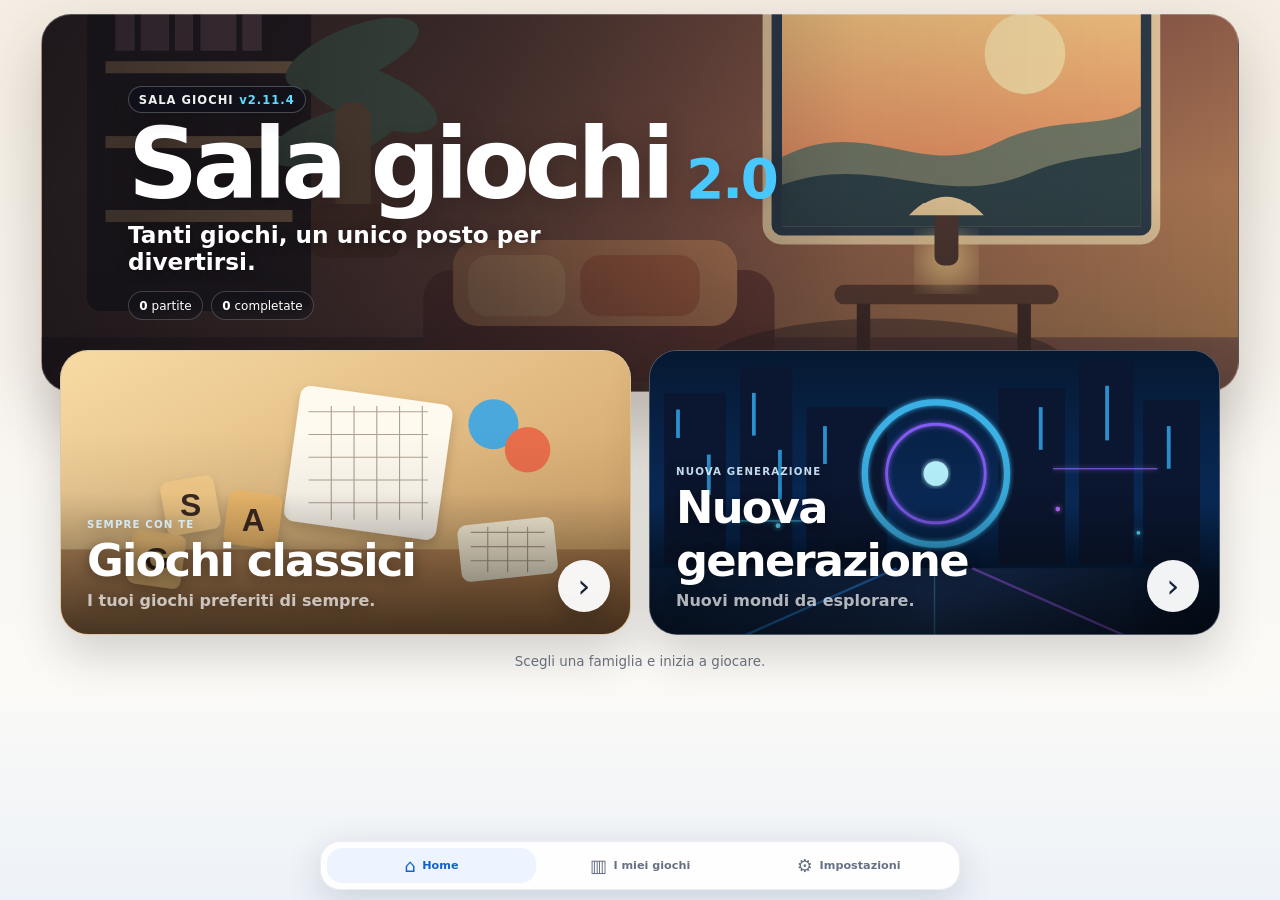
==== commit 25ba6ee7: "Add files via upload" ====
--- a/index.html
+++ b/index.html
@@ -5,11 +5,11 @@
   <meta name="viewport" content="width=device-width,initial-scale=1,viewport-fit=cover" />
   <meta name="theme-color" content="#18233b" />
   <title>Sala Giochi 2.0</title>
-  <link rel="manifest" href="manifest.webmanifest?v=2.11.3" />
+  <link rel="manifest" href="manifest.webmanifest?v=2.11.4" />
   <link rel="icon" href="icon.svg" type="image/svg+xml" />
   <link rel="stylesheet" href="styles.css" />
   <link rel="stylesheet" href="nextgen.css?v=2.10.2" />
-  <link rel="stylesheet" href="nomi-cose-citta.css?v=2.11.3" />
+  <link rel="stylesheet" href="nomi-cose-citta.css?v=2.11.4" />
 </head>
 <body>
   <header class="topbar">
@@ -63,6 +63,6 @@
   <div id="toast" class="toast" role="status" aria-live="polite"></div>
   <script src="app.js"></script>
   <script src="nextgen.js?v=2.10.2"></script>
-  <script src="nomi-cose-citta.js?v=2.11.3"></script>
+  <script src="nomi-cose-citta.js?v=2.11.4"></script>
 </body>
 </html>
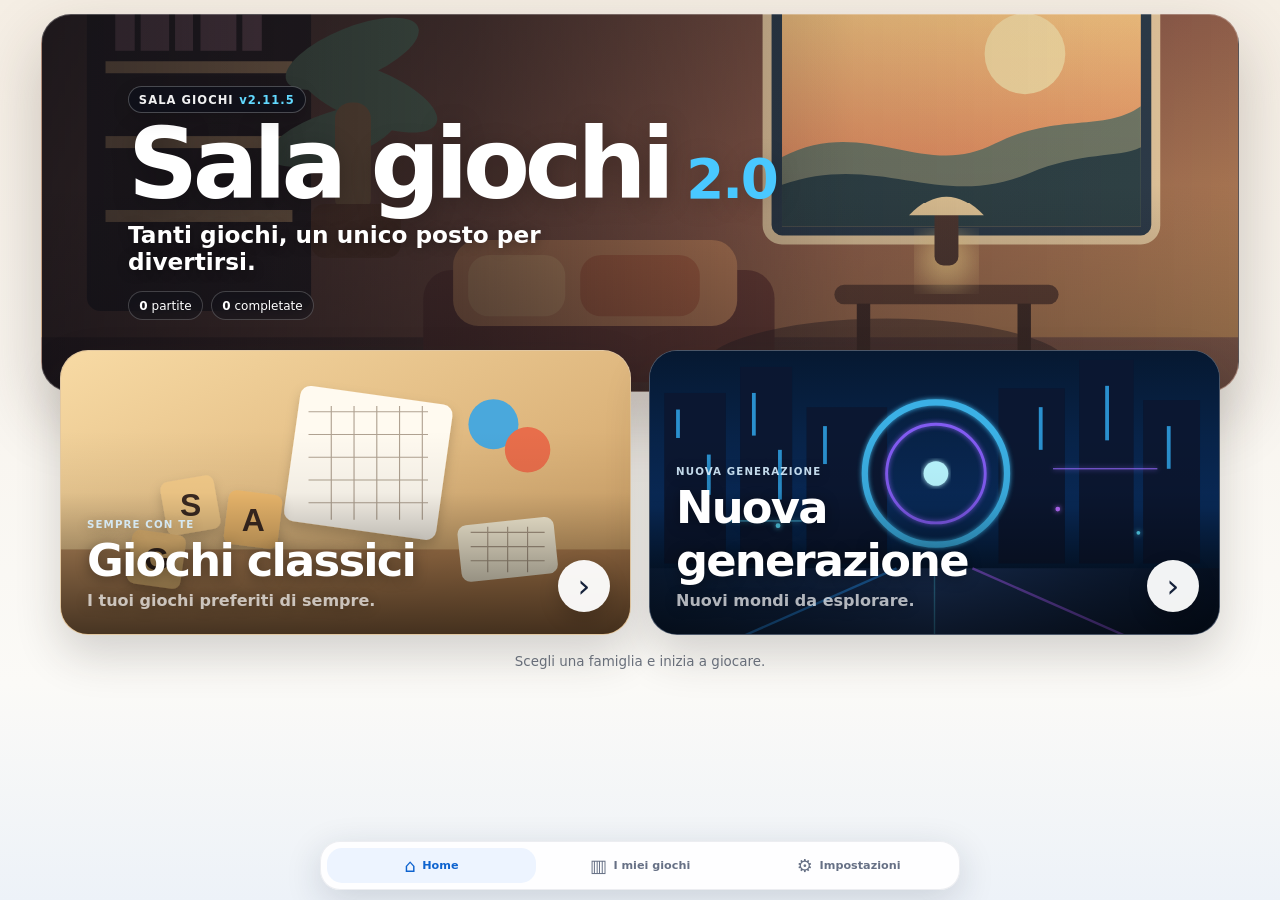
==== commit f80f4d18: "Add files via upload" ====
--- a/index.html
+++ b/index.html
@@ -5,11 +5,11 @@
   <meta name="viewport" content="width=device-width,initial-scale=1,viewport-fit=cover" />
   <meta name="theme-color" content="#18233b" />
   <title>Sala Giochi 2.0</title>
-  <link rel="manifest" href="manifest.webmanifest?v=2.11.4" />
-  <link rel="icon" href="icon.svg" type="image/svg+xml" />
+  <link rel="manifest" href="manifest.webmanifest?v=2.11.5" />
+  <link rel="icon" href="icon-192.png" type="image/png" />
   <link rel="stylesheet" href="styles.css" />
   <link rel="stylesheet" href="nextgen.css?v=2.10.2" />
-  <link rel="stylesheet" href="nomi-cose-citta.css?v=2.11.4" />
+  <link rel="stylesheet" href="nomi-cose-citta.css?v=2.11.5" />
 </head>
 <body>
   <header class="topbar">
@@ -63,6 +63,6 @@
   <div id="toast" class="toast" role="status" aria-live="polite"></div>
   <script src="app.js"></script>
   <script src="nextgen.js?v=2.10.2"></script>
-  <script src="nomi-cose-citta.js?v=2.11.4"></script>
+  <script src="nomi-cose-citta.js?v=2.11.5"></script>
 </body>
 </html>
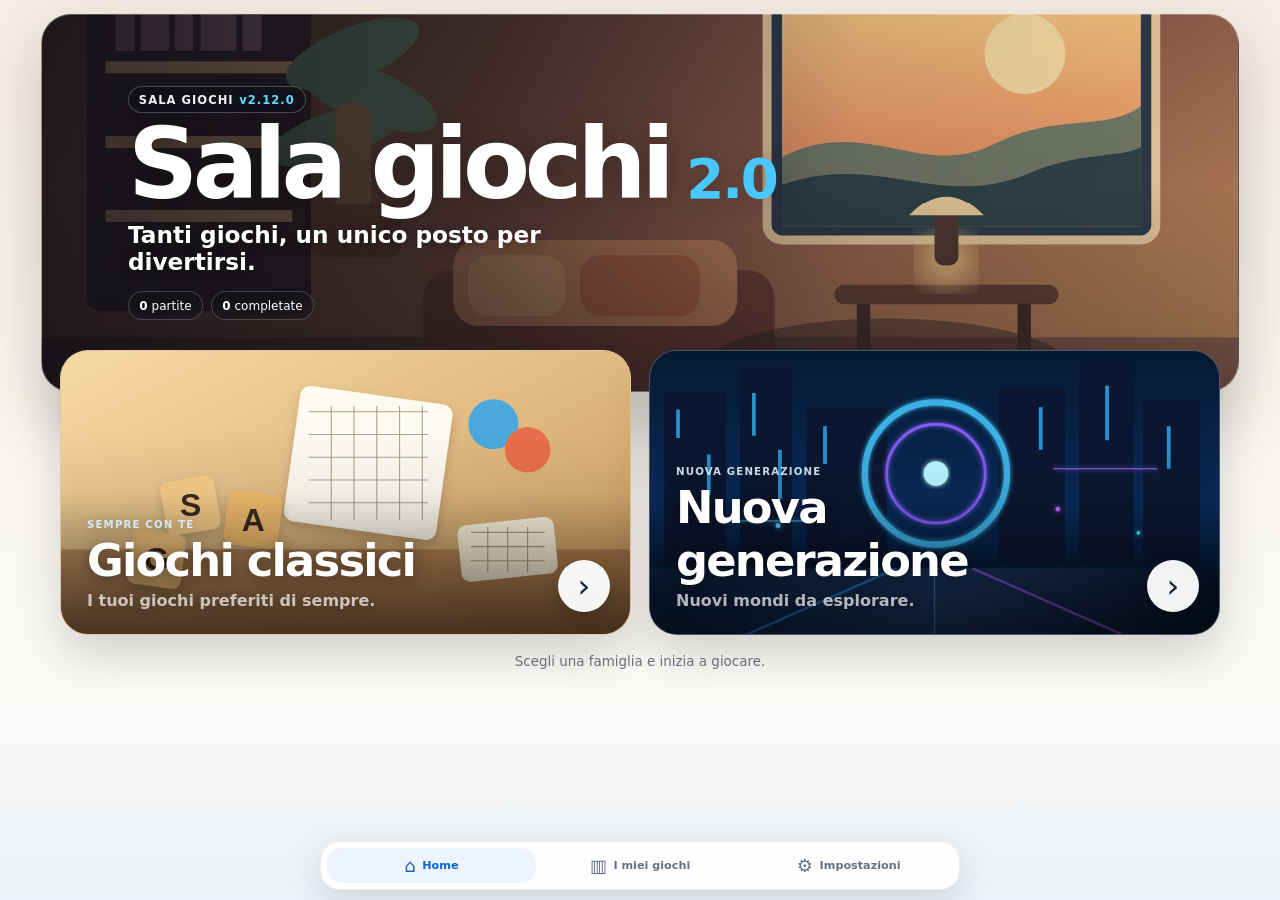
==== commit c2f962f2: "Add files via upload" ====
--- a/index.html
+++ b/index.html
@@ -5,11 +5,12 @@
   <meta name="viewport" content="width=device-width,initial-scale=1,viewport-fit=cover" />
   <meta name="theme-color" content="#18233b" />
   <title>Sala Giochi 2.0</title>
-  <link rel="manifest" href="manifest.webmanifest?v=2.11.5" />
+  <link rel="manifest" href="manifest.webmanifest?v=2.12.0" />
   <link rel="icon" href="icon-192.png" type="image/png" />
   <link rel="stylesheet" href="styles.css" />
   <link rel="stylesheet" href="nextgen.css?v=2.10.2" />
   <link rel="stylesheet" href="nomi-cose-citta.css?v=2.11.5" />
+  <link rel="stylesheet" href="rebus.css?v=2.12.0" />
 </head>
 <body>
   <header class="topbar">
@@ -64,5 +65,6 @@
   <script src="app.js"></script>
   <script src="nextgen.js?v=2.10.2"></script>
   <script src="nomi-cose-citta.js?v=2.11.5"></script>
+  <script src="rebus.js?v=2.12.0"></script>
 </body>
 </html>
--- a/rebus.css
+++ b/rebus.css
@@ -0,0 +1,60 @@
+/* Sala Giochi — Rebus v2.12.0 */
+.game-rebus{max-width:1180px}
+.rebus-layout{display:grid;gap:16px;align-items:start}
+.rebus-paper{position:relative;overflow:hidden;background:#f7f0df;color:#171717;border:1px solid #cbbf9f;border-radius:18px;padding:18px;box-shadow:0 14px 36px rgba(0,0,0,.22),inset 0 0 0 5px rgba(255,255,255,.35)}
+.rebus-paper:before{content:"";position:absolute;inset:0;pointer-events:none;opacity:.22;background-image:repeating-linear-gradient(0deg,transparent 0 4px,rgba(92,75,44,.045) 4px 5px)}
+.rebus-paper-head{position:relative;display:flex;justify-content:space-between;align-items:flex-start;gap:14px}
+.rebus-kicker{display:inline-block;font:900 .7rem/1 ui-monospace,monospace;letter-spacing:.2em;border:2px solid #111;padding:5px 8px;margin-bottom:6px}
+.rebus-paper h2{margin:0;font:800 clamp(1.2rem,2vw,1.65rem)/1.1 Georgia,serif}
+.rebus-enum{white-space:nowrap;border:2px solid #111;padding:8px 11px;font:800 .95rem/1 ui-monospace,monospace;background:#fffdf6}
+.rebus-rule{position:relative;height:3px;background:#171717;margin:15px 0 12px}
+.rebus-strip{position:relative;display:flex;align-items:stretch;justify-content:center;gap:10px;min-height:250px;overflow-x:auto;padding:8px 4px 12px;scrollbar-width:thin}
+.rebus-token{flex:0 0 auto;position:relative;display:grid;place-items:center}
+.rebus-figure{width:min(230px,38vw);min-width:170px;border-right:1px dashed #a99f85;padding:5px 13px 28px}
+.rebus-figure:last-child{border-right:0}
+.rebus-art{width:100%;height:190px;display:grid;place-items:center}
+.rebus-art svg{width:100%;height:100%;max-width:195px;color:#141414;filter:drop-shadow(0 1px 0 rgba(255,255,255,.8))}
+.rebus-op{position:absolute;right:9px;top:7px;border:2px solid #111;background:#fffdf6;padding:5px 8px;font:900 .8rem/1 ui-monospace,monospace;transform:rotate(-1deg)}
+.rebus-fig-name{position:absolute;left:50%;bottom:4px;transform:translateX(-50%);padding:3px 8px;border-radius:2px;background:#171717;color:#fff;font:900 .72rem/1.2 ui-monospace,monospace;letter-spacing:.08em}
+.rebus-word{min-width:110px;align-self:center;padding:20px 10px}
+.rebus-word span{font:900 clamp(1.1rem,2.2vw,1.55rem)/1 ui-monospace,monospace;letter-spacing:.08em;border-bottom:3px solid #171717;padding:7px 4px}
+.rebus-caption{position:relative;border-top:1px solid #b9ad91;padding-top:8px;text-align:center;font:italic .76rem/1.4 Georgia,serif;color:#625a49}
+.rebus-console{display:grid;gap:11px;border-radius:20px;padding:16px;background:linear-gradient(145deg,rgba(255,255,255,.10),rgba(255,255,255,.045));border:1px solid rgba(255,255,255,.12)}
+.rebus-score{display:flex;align-items:center;justify-content:space-between;gap:12px;color:#dbe5f6}.rebus-score span{font-size:.78rem;font-weight:750}.rebus-score strong{font-size:1.45rem;color:var(--p-a3)}
+.rebus-answer-label{font-size:.78rem;font-weight:850;color:#e8eef9}
+.rebus-answer{width:100%;border:1px solid rgba(255,255,255,.18);background:#fff;color:#182033;border-radius:14px;padding:14px 15px;font-size:1.05rem;font-weight:800;letter-spacing:.02em;outline:none;text-transform:uppercase}
+.rebus-answer:focus{box-shadow:0 0 0 3px color-mix(in srgb,var(--p-a2) 30%,transparent);border-color:var(--p-a2)}
+.rebus-actions{display:grid;grid-template-columns:1fr 1fr;gap:8px}.rebus-actions .primary{grid-column:1/-1}
+.rebus-feedback{min-height:64px;padding:12px 13px;border-radius:14px;background:rgba(255,255,255,.06);border:1px solid rgba(255,255,255,.08);color:#d7e2f3;line-height:1.45}
+.rebus-feedback.wrong{background:rgba(255,94,91,.11);border-color:rgba(255,94,91,.25)}
+.rebus-feedback.hint{background:rgba(255,209,102,.10);border-color:rgba(255,209,102,.22)}
+.rebus-feedback.ok{background:rgba(75,220,142,.12);border-color:rgba(75,220,142,.28)}
+.rebus-feedback.revealed{background:rgba(255,255,255,.08)}
+.rebus-solution-title{font-size:.72rem;text-transform:uppercase;letter-spacing:.1em;font-weight:900;color:var(--p-a3)}
+.rebus-solution{font-size:1.28rem;font-weight:950;color:#fff;margin:4px 0 8px}
+.rebus-reading{font-size:.84rem;color:#d8e2f2}
+.rebus-reveal{border:0;background:transparent;color:#aebbd0;text-decoration:underline;padding:5px;font-size:.76rem}
+.rebus-reveal:disabled,.rebus-actions button:disabled{opacity:.45}
+.art-rebus .sg2-classic-icon{font-family:Georgia,serif}
+
+@media(min-width:800px){
+  .rebus-layout{grid-template-columns:minmax(0,1.75fr) minmax(280px,.75fr)}
+  .rebus-console{position:sticky;top:12px}
+  .rebus-paper{padding:22px}
+  .rebus-strip{min-height:310px}
+  .rebus-art{height:235px}
+  .rebus-figure{min-width:205px;width:min(250px,24vw)}
+}
+@media(min-width:1100px){
+  .rebus-paper{padding:25px}
+  .rebus-strip{gap:14px}
+  .rebus-figure{min-width:220px}
+}
+@media(max-width:799px){
+  .rebus-paper{border-radius:16px;padding:14px 10px}
+  .rebus-paper-head{padding:0 4px}
+  .rebus-strip{justify-content:flex-start;min-height:225px}
+  .rebus-figure{width:185px;min-width:185px}
+  .rebus-art{height:165px}
+  .rebus-word{min-width:90px}
+}
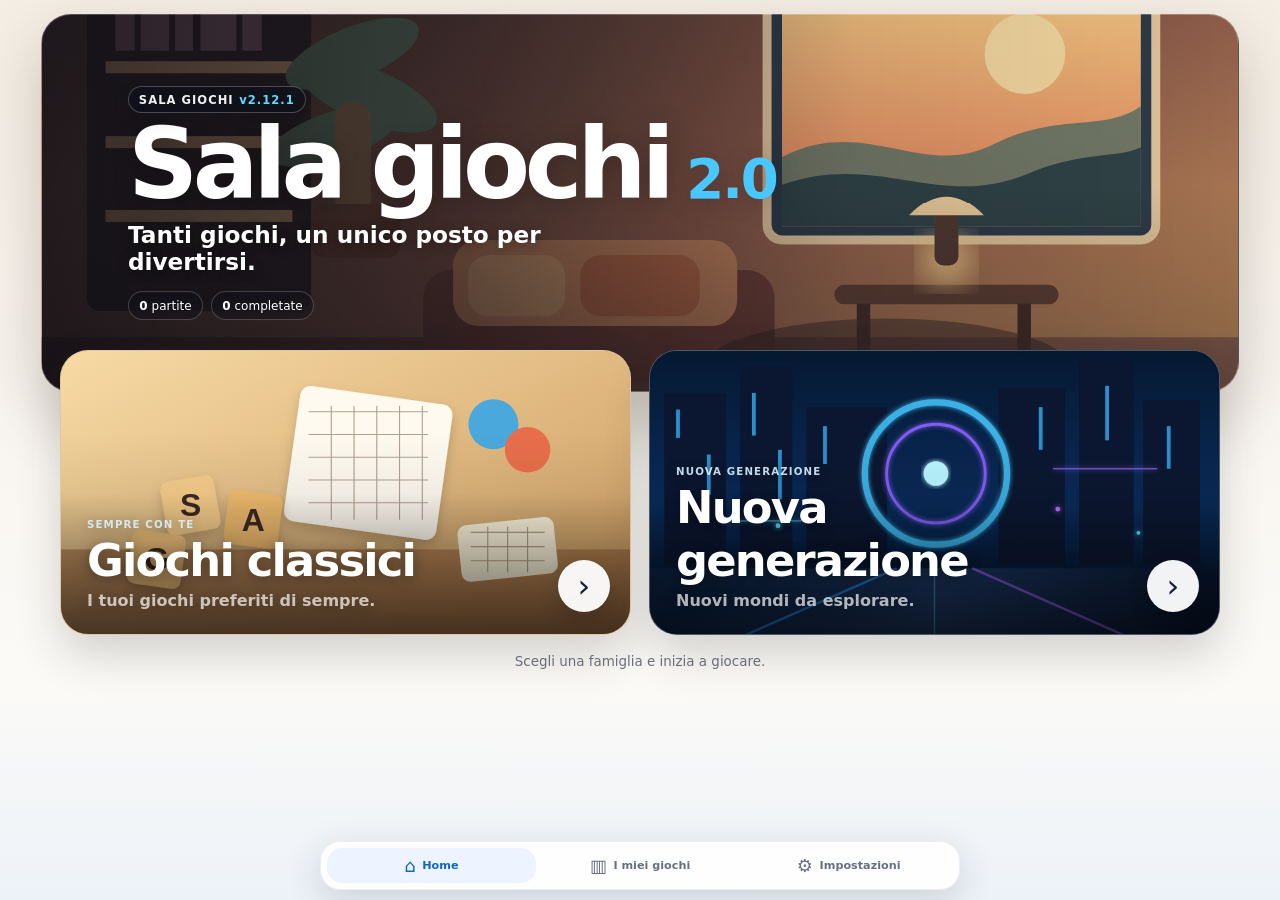
==== commit 3cd77231: "Add files via upload" ====
--- a/index.html
+++ b/index.html
@@ -5,12 +5,12 @@
   <meta name="viewport" content="width=device-width,initial-scale=1,viewport-fit=cover" />
   <meta name="theme-color" content="#18233b" />
   <title>Sala Giochi 2.0</title>
-  <link rel="manifest" href="manifest.webmanifest?v=2.12.0" />
+  <link rel="manifest" href="manifest.webmanifest?v=2.12.1" />
   <link rel="icon" href="icon-192.png" type="image/png" />
   <link rel="stylesheet" href="styles.css" />
   <link rel="stylesheet" href="nextgen.css?v=2.10.2" />
   <link rel="stylesheet" href="nomi-cose-citta.css?v=2.11.5" />
-  <link rel="stylesheet" href="rebus.css?v=2.12.0" />
+  <link rel="stylesheet" href="rebus.css?v=2.12.1" />
 </head>
 <body>
   <header class="topbar">
@@ -65,6 +65,6 @@
   <script src="app.js"></script>
   <script src="nextgen.js?v=2.10.2"></script>
   <script src="nomi-cose-citta.js?v=2.11.5"></script>
-  <script src="rebus.js?v=2.12.0"></script>
+  <script src="rebus.js?v=2.12.1"></script>
 </body>
 </html>
--- a/rebus.css
+++ b/rebus.css
@@ -1,60 +1,38 @@
-/* Sala Giochi — Rebus v2.12.0 */
-.game-rebus{max-width:1180px}
-.rebus-layout{display:grid;gap:16px;align-items:start}
-.rebus-paper{position:relative;overflow:hidden;background:#f7f0df;color:#171717;border:1px solid #cbbf9f;border-radius:18px;padding:18px;box-shadow:0 14px 36px rgba(0,0,0,.22),inset 0 0 0 5px rgba(255,255,255,.35)}
-.rebus-paper:before{content:"";position:absolute;inset:0;pointer-events:none;opacity:.22;background-image:repeating-linear-gradient(0deg,transparent 0 4px,rgba(92,75,44,.045) 4px 5px)}
-.rebus-paper-head{position:relative;display:flex;justify-content:space-between;align-items:flex-start;gap:14px}
-.rebus-kicker{display:inline-block;font:900 .7rem/1 ui-monospace,monospace;letter-spacing:.2em;border:2px solid #111;padding:5px 8px;margin-bottom:6px}
-.rebus-paper h2{margin:0;font:800 clamp(1.2rem,2vw,1.65rem)/1.1 Georgia,serif}
-.rebus-enum{white-space:nowrap;border:2px solid #111;padding:8px 11px;font:800 .95rem/1 ui-monospace,monospace;background:#fffdf6}
-.rebus-rule{position:relative;height:3px;background:#171717;margin:15px 0 12px}
-.rebus-strip{position:relative;display:flex;align-items:stretch;justify-content:center;gap:10px;min-height:250px;overflow-x:auto;padding:8px 4px 12px;scrollbar-width:thin}
-.rebus-token{flex:0 0 auto;position:relative;display:grid;place-items:center}
-.rebus-figure{width:min(230px,38vw);min-width:170px;border-right:1px dashed #a99f85;padding:5px 13px 28px}
-.rebus-figure:last-child{border-right:0}
-.rebus-art{width:100%;height:190px;display:grid;place-items:center}
-.rebus-art svg{width:100%;height:100%;max-width:195px;color:#141414;filter:drop-shadow(0 1px 0 rgba(255,255,255,.8))}
-.rebus-op{position:absolute;right:9px;top:7px;border:2px solid #111;background:#fffdf6;padding:5px 8px;font:900 .8rem/1 ui-monospace,monospace;transform:rotate(-1deg)}
-.rebus-fig-name{position:absolute;left:50%;bottom:4px;transform:translateX(-50%);padding:3px 8px;border-radius:2px;background:#171717;color:#fff;font:900 .72rem/1.2 ui-monospace,monospace;letter-spacing:.08em}
-.rebus-word{min-width:110px;align-self:center;padding:20px 10px}
-.rebus-word span{font:900 clamp(1.1rem,2.2vw,1.55rem)/1 ui-monospace,monospace;letter-spacing:.08em;border-bottom:3px solid #171717;padding:7px 4px}
-.rebus-caption{position:relative;border-top:1px solid #b9ad91;padding-top:8px;text-align:center;font:italic .76rem/1.4 Georgia,serif;color:#625a49}
-.rebus-console{display:grid;gap:11px;border-radius:20px;padding:16px;background:linear-gradient(145deg,rgba(255,255,255,.10),rgba(255,255,255,.045));border:1px solid rgba(255,255,255,.12)}
-.rebus-score{display:flex;align-items:center;justify-content:space-between;gap:12px;color:#dbe5f6}.rebus-score span{font-size:.78rem;font-weight:750}.rebus-score strong{font-size:1.45rem;color:var(--p-a3)}
-.rebus-answer-label{font-size:.78rem;font-weight:850;color:#e8eef9}
-.rebus-answer{width:100%;border:1px solid rgba(255,255,255,.18);background:#fff;color:#182033;border-radius:14px;padding:14px 15px;font-size:1.05rem;font-weight:800;letter-spacing:.02em;outline:none;text-transform:uppercase}
-.rebus-answer:focus{box-shadow:0 0 0 3px color-mix(in srgb,var(--p-a2) 30%,transparent);border-color:var(--p-a2)}
-.rebus-actions{display:grid;grid-template-columns:1fr 1fr;gap:8px}.rebus-actions .primary{grid-column:1/-1}
-.rebus-feedback{min-height:64px;padding:12px 13px;border-radius:14px;background:rgba(255,255,255,.06);border:1px solid rgba(255,255,255,.08);color:#d7e2f3;line-height:1.45}
-.rebus-feedback.wrong{background:rgba(255,94,91,.11);border-color:rgba(255,94,91,.25)}
-.rebus-feedback.hint{background:rgba(255,209,102,.10);border-color:rgba(255,209,102,.22)}
-.rebus-feedback.ok{background:rgba(75,220,142,.12);border-color:rgba(75,220,142,.28)}
-.rebus-feedback.revealed{background:rgba(255,255,255,.08)}
-.rebus-solution-title{font-size:.72rem;text-transform:uppercase;letter-spacing:.1em;font-weight:900;color:var(--p-a3)}
-.rebus-solution{font-size:1.28rem;font-weight:950;color:#fff;margin:4px 0 8px}
-.rebus-reading{font-size:.84rem;color:#d8e2f2}
-.rebus-reveal{border:0;background:transparent;color:#aebbd0;text-decoration:underline;padding:5px;font-size:.76rem}
-.rebus-reveal:disabled,.rebus-actions button:disabled{opacity:.45}
+
+/* Sala Giochi 2.0 — Rebus Atelier v2.12.1 */
+.game-rebus{max-width:1280px}
+.rebus-atelier{display:grid;gap:16px;align-items:start}
+.atelier-board-card,.atelier-panel{background:linear-gradient(180deg,rgba(255,255,255,.1),rgba(255,255,255,.05));border:1px solid rgba(255,255,255,.12);border-radius:22px;padding:16px;box-shadow:0 18px 40px rgba(0,0,0,.18)}
+.atelier-board-head{display:flex;justify-content:space-between;gap:16px;align-items:flex-start;margin-bottom:12px}
+.atelier-kicker{display:inline-block;padding:6px 10px;border-radius:999px;background:rgba(240,194,83,.14);color:var(--p-a3);font-size:.72rem;font-weight:900;letter-spacing:.12em;text-transform:uppercase;margin-bottom:8px}
+.atelier-board-head h2{margin:0 0 4px;font-size:clamp(1.15rem,2vw,1.6rem);line-height:1.1}
+.atelier-board-head p{margin:0;color:#cfd9ea;font-size:.92rem;line-height:1.4}
+.atelier-schema{white-space:nowrap;border-radius:14px;padding:10px 12px;background:rgba(255,255,255,.08);font-weight:900;color:#fff;letter-spacing:.06em}
+.atelier-board-button{position:relative;display:block;width:100%;padding:0;border:0;background:transparent;border-radius:18px;overflow:hidden;cursor:zoom-in}
+.atelier-board-button img{display:block;width:100%;height:auto;border-radius:18px;background:#fff}
+.atelier-zoom-chip{position:absolute;right:12px;bottom:12px;padding:8px 12px;border-radius:999px;background:rgba(10,12,18,.72);backdrop-filter:blur(8px);color:#fff;font-size:.78rem;font-weight:800}
+.atelier-panel h3{margin:0 0 10px;font-size:1.1rem}
+.atelier-note{margin:0 0 12px;color:#d8e2f0;line-height:1.45}
+.atelier-panel label{display:block;margin-bottom:8px;color:#e7eef9;font-size:.82rem;font-weight:850}
+.atelier-answer{width:100%;padding:14px 15px;border-radius:14px;border:1px solid rgba(255,255,255,.16);background:#fff;color:#142034;font-size:1rem;font-weight:700;outline:none}
+.atelier-answer:focus{border-color:var(--p-a2);box-shadow:0 0 0 3px color-mix(in srgb,var(--p-a2) 28%,transparent)}
+.atelier-actions{display:grid;grid-template-columns:1fr 1fr;gap:8px;margin-top:12px}
+.atelier-actions .primary{grid-column:1/-1}
+.atelier-feedback{margin-top:12px;padding:13px 14px;border-radius:14px;border:1px solid rgba(255,255,255,.1);background:rgba(255,255,255,.05);color:#d8e2f1;min-height:84px;line-height:1.48}
+.atelier-reading{background:rgba(83,160,255,.10);border-color:rgba(83,160,255,.24)}
+.atelier-solution{background:rgba(240,194,83,.10);border-color:rgba(240,194,83,.22)}
+.atelier-zoom-dialog{padding:0;border:0;background:transparent;max-width:min(95vw,1300px);width:95vw}
+.atelier-zoom-dialog::backdrop{background:rgba(0,0,0,.75);backdrop-filter:blur(3px)}
+.atelier-zoom-wrap{position:relative;padding:20px;border-radius:22px;background:#0f1727}
+.atelier-zoom-wrap img{display:block;width:100%;height:auto;border-radius:16px;background:#fff}
+.atelier-zoom-close{position:absolute;top:10px;right:10px;width:40px;height:40px;border-radius:999px;border:0;background:rgba(15,23,39,.85);color:#fff;font-size:1.6rem;line-height:1;cursor:pointer}
 .art-rebus .sg2-classic-icon{font-family:Georgia,serif}
-
-@media(min-width:800px){
-  .rebus-layout{grid-template-columns:minmax(0,1.75fr) minmax(280px,.75fr)}
-  .rebus-console{position:sticky;top:12px}
-  .rebus-paper{padding:22px}
-  .rebus-strip{min-height:310px}
-  .rebus-art{height:235px}
-  .rebus-figure{min-width:205px;width:min(250px,24vw)}
+@media (min-width:900px){
+  .rebus-atelier{grid-template-columns:minmax(0,1.75fr) minmax(320px,.8fr)}
+  .atelier-panel{position:sticky;top:12px}
 }
-@media(min-width:1100px){
-  .rebus-paper{padding:25px}
-  .rebus-strip{gap:14px}
-  .rebus-figure{min-width:220px}
+@media (max-width:899px){
+  .atelier-board-card,.atelier-panel{padding:14px}
+  .atelier-board-head{flex-direction:column}
+  .atelier-schema{align-self:flex-start}
 }
-@media(max-width:799px){
-  .rebus-paper{border-radius:16px;padding:14px 10px}
-  .rebus-paper-head{padding:0 4px}
-  .rebus-strip{justify-content:flex-start;min-height:225px}
-  .rebus-figure{width:185px;min-width:185px}
-  .rebus-art{height:165px}
-  .rebus-word{min-width:90px}
-}
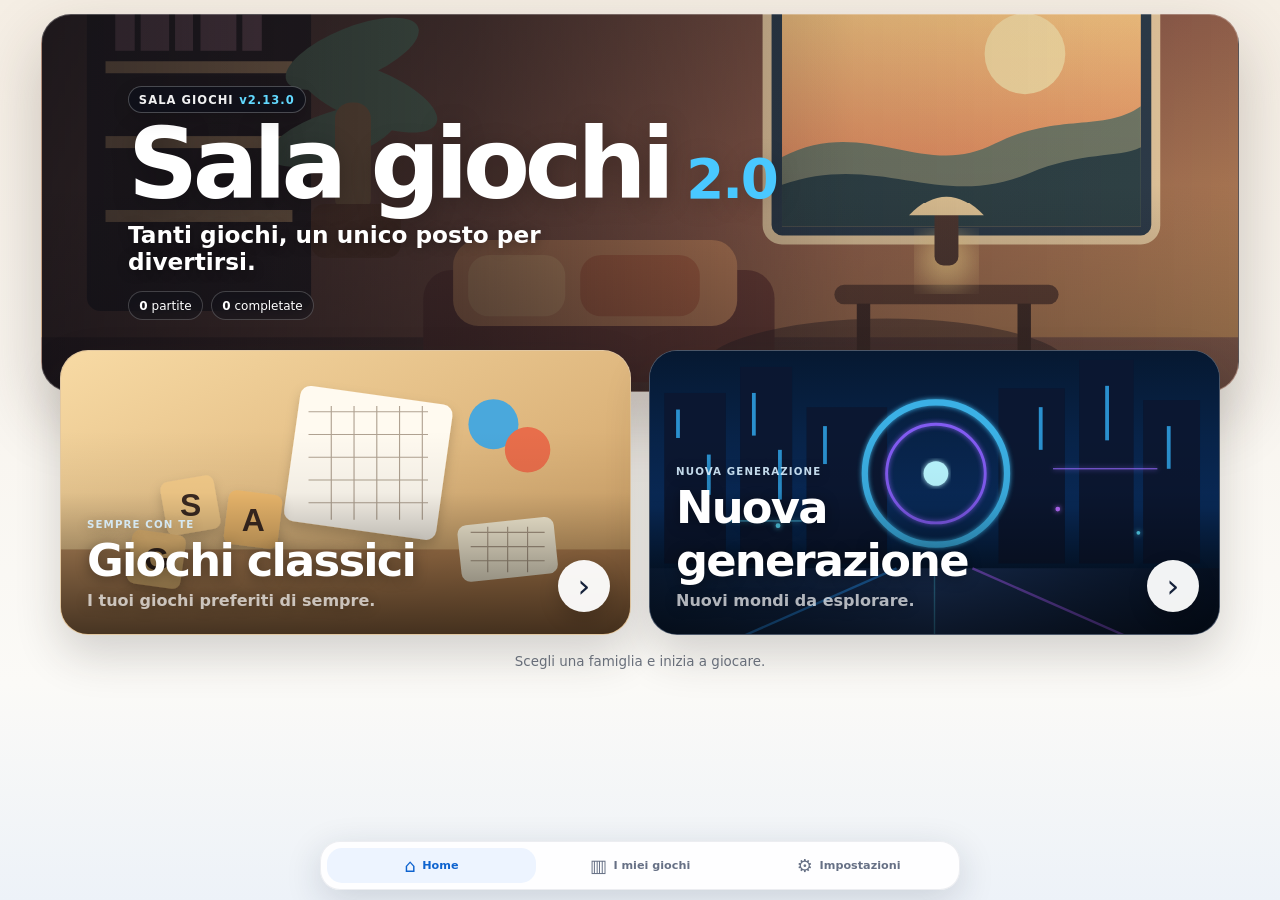
==== commit 12031ad3: "Add files via upload" ====
--- a/index.html
+++ b/index.html
@@ -5,12 +5,12 @@
   <meta name="viewport" content="width=device-width,initial-scale=1,viewport-fit=cover" />
   <meta name="theme-color" content="#18233b" />
   <title>Sala Giochi 2.0</title>
-  <link rel="manifest" href="manifest.webmanifest?v=2.12.1" />
+  <link rel="manifest" href="manifest.webmanifest?v=2.13.0" />
   <link rel="icon" href="icon-192.png" type="image/png" />
   <link rel="stylesheet" href="styles.css" />
   <link rel="stylesheet" href="nextgen.css?v=2.10.2" />
   <link rel="stylesheet" href="nomi-cose-citta.css?v=2.11.5" />
-  <link rel="stylesheet" href="rebus.css?v=2.12.1" />
+  <link rel="stylesheet" href="rebus.css?v=2.13.0" />
 </head>
 <body>
   <header class="topbar">
@@ -65,6 +65,6 @@
   <script src="app.js"></script>
   <script src="nextgen.js?v=2.10.2"></script>
   <script src="nomi-cose-citta.js?v=2.11.5"></script>
-  <script src="rebus.js?v=2.12.1"></script>
+  <script src="rebus.js?v=2.13.0"></script>
 </body>
 </html>
--- a/rebus.css
+++ b/rebus.css
@@ -1,38 +1,16 @@
-
-/* Sala Giochi 2.0 — Rebus Atelier v2.12.1 */
-.game-rebus{max-width:1280px}
-.rebus-atelier{display:grid;gap:16px;align-items:start}
-.atelier-board-card,.atelier-panel{background:linear-gradient(180deg,rgba(255,255,255,.1),rgba(255,255,255,.05));border:1px solid rgba(255,255,255,.12);border-radius:22px;padding:16px;box-shadow:0 18px 40px rgba(0,0,0,.18)}
-.atelier-board-head{display:flex;justify-content:space-between;gap:16px;align-items:flex-start;margin-bottom:12px}
-.atelier-kicker{display:inline-block;padding:6px 10px;border-radius:999px;background:rgba(240,194,83,.14);color:var(--p-a3);font-size:.72rem;font-weight:900;letter-spacing:.12em;text-transform:uppercase;margin-bottom:8px}
-.atelier-board-head h2{margin:0 0 4px;font-size:clamp(1.15rem,2vw,1.6rem);line-height:1.1}
-.atelier-board-head p{margin:0;color:#cfd9ea;font-size:.92rem;line-height:1.4}
-.atelier-schema{white-space:nowrap;border-radius:14px;padding:10px 12px;background:rgba(255,255,255,.08);font-weight:900;color:#fff;letter-spacing:.06em}
-.atelier-board-button{position:relative;display:block;width:100%;padding:0;border:0;background:transparent;border-radius:18px;overflow:hidden;cursor:zoom-in}
-.atelier-board-button img{display:block;width:100%;height:auto;border-radius:18px;background:#fff}
-.atelier-zoom-chip{position:absolute;right:12px;bottom:12px;padding:8px 12px;border-radius:999px;background:rgba(10,12,18,.72);backdrop-filter:blur(8px);color:#fff;font-size:.78rem;font-weight:800}
-.atelier-panel h3{margin:0 0 10px;font-size:1.1rem}
-.atelier-note{margin:0 0 12px;color:#d8e2f0;line-height:1.45}
-.atelier-panel label{display:block;margin-bottom:8px;color:#e7eef9;font-size:.82rem;font-weight:850}
-.atelier-answer{width:100%;padding:14px 15px;border-radius:14px;border:1px solid rgba(255,255,255,.16);background:#fff;color:#142034;font-size:1rem;font-weight:700;outline:none}
-.atelier-answer:focus{border-color:var(--p-a2);box-shadow:0 0 0 3px color-mix(in srgb,var(--p-a2) 28%,transparent)}
-.atelier-actions{display:grid;grid-template-columns:1fr 1fr;gap:8px;margin-top:12px}
-.atelier-actions .primary{grid-column:1/-1}
-.atelier-feedback{margin-top:12px;padding:13px 14px;border-radius:14px;border:1px solid rgba(255,255,255,.1);background:rgba(255,255,255,.05);color:#d8e2f1;min-height:84px;line-height:1.48}
-.atelier-reading{background:rgba(83,160,255,.10);border-color:rgba(83,160,255,.24)}
-.atelier-solution{background:rgba(240,194,83,.10);border-color:rgba(240,194,83,.22)}
-.atelier-zoom-dialog{padding:0;border:0;background:transparent;max-width:min(95vw,1300px);width:95vw}
-.atelier-zoom-dialog::backdrop{background:rgba(0,0,0,.75);backdrop-filter:blur(3px)}
-.atelier-zoom-wrap{position:relative;padding:20px;border-radius:22px;background:#0f1727}
-.atelier-zoom-wrap img{display:block;width:100%;height:auto;border-radius:16px;background:#fff}
-.atelier-zoom-close{position:absolute;top:10px;right:10px;width:40px;height:40px;border-radius:999px;border:0;background:rgba(15,23,39,.85);color:#fff;font-size:1.6rem;line-height:1;cursor:pointer}
+/* Sala Giochi — Rebus v2.13.0 */
+.game-rebus{max-width:1320px}
+.rebus-game{display:grid;gap:16px;align-items:start}
+.rebus-stage,.rebus-play-panel{border-radius:22px;border:1px solid rgba(255,255,255,.12);background:linear-gradient(180deg,rgba(255,255,255,.095),rgba(255,255,255,.04));box-shadow:0 18px 42px rgba(0,0,0,.18)}
+.rebus-stage{padding:16px}.rebus-play-panel{padding:16px;display:grid;gap:11px}
+.rebus-stage-head{display:flex;align-items:flex-start;justify-content:space-between;gap:14px;margin-bottom:12px}.rebus-stage-head h2{margin:3px 0 0;font-size:clamp(1.2rem,2.1vw,1.65rem)}
+.rebus-series{display:inline-block;font-size:.68rem;font-weight:900;letter-spacing:.12em;color:var(--p-a3)}.rebus-schema{white-space:nowrap;border-radius:13px;padding:9px 12px;background:rgba(255,255,255,.08);font-weight:900;color:#fff;letter-spacing:.06em}
+.rebus-board{position:relative;display:block;width:100%;padding:0;border:0;border-radius:18px;overflow:hidden;background:#f7f1e5;cursor:zoom-in;box-shadow:0 10px 24px rgba(0,0,0,.18)}.rebus-board img{display:block;width:100%;height:auto}.rebus-board>span{position:absolute;right:10px;bottom:10px;border-radius:999px;padding:7px 10px;background:rgba(12,16,24,.76);color:#fff;font-size:.74rem;font-weight:800;backdrop-filter:blur(6px)}
+.rebus-score-row{display:grid;grid-template-columns:1fr auto;gap:2px 12px;align-items:center}.rebus-score-row span{color:#d8e2f2;font-size:.8rem;font-weight:800}.rebus-score-row strong{font-size:1.7rem;color:var(--p-a3)}.rebus-score-row small{grid-column:1/-1;color:#aebbd0}.rebus-play-panel label{font-size:.78rem;font-weight:850;color:#e8eef9}.rebus-answer{width:100%;border-radius:14px;border:1px solid rgba(255,255,255,.16);background:#fff;color:#172033;padding:14px 15px;font-size:1rem;font-weight:800;outline:none;text-transform:uppercase}.rebus-answer:focus{border-color:var(--p-a2);box-shadow:0 0 0 3px color-mix(in srgb,var(--p-a2) 28%,transparent)}
+.rebus-help-grid{display:grid;grid-template-columns:1fr 1fr;gap:8px}.rebus-feedback{min-height:96px;border-radius:14px;border:1px solid rgba(255,255,255,.09);background:rgba(255,255,255,.055);padding:13px 14px;color:#dbe5f4;line-height:1.5}.rebus-feedback.wrong{background:rgba(255,90,90,.10);border-color:rgba(255,90,90,.25)}.rebus-feedback.hint{background:rgba(255,211,96,.09);border-color:rgba(255,211,96,.22)}.rebus-feedback.reading{background:rgba(87,174,255,.10);border-color:rgba(87,174,255,.22)}.rebus-feedback.ok{background:rgba(82,220,145,.10);border-color:rgba(82,220,145,.25)}.rebus-feedback.solution{background:rgba(255,255,255,.08)}.rebus-feedback>strong{display:block;font-size:1.25rem;color:#fff;margin:5px 0}.rebus-feedback>span{display:block;color:#c5d2e4}.rebus-finish-actions{display:flex;gap:8px;flex-wrap:wrap;margin-top:12px}.rebus-finish-actions button{flex:1 1 150px}
+.rebus-zoom{padding:0;border:0;background:transparent;max-width:min(96vw,1500px);width:96vw}.rebus-zoom::backdrop{background:rgba(0,0,0,.82);backdrop-filter:blur(3px)}.rebus-zoom>div{position:relative;border-radius:20px;padding:16px;background:#0d1422}.rebus-zoom img{display:block;width:100%;height:auto;border-radius:14px}.rebus-zoom button{position:absolute;z-index:2;right:8px;top:8px;width:42px;height:42px;border-radius:50%;border:0;background:rgba(13,20,34,.9);color:#fff;font-size:1.6rem;line-height:1}
+.rebus-series-result{text-align:center;padding:18px 6px}.rebus-series-result h2{margin:8px 0}.rebus-result-grid{display:grid;grid-template-columns:repeat(3,1fr);gap:8px;margin:18px auto;max-width:700px}.rebus-result-grid>div{display:grid;grid-template-columns:auto 1fr auto;gap:8px;align-items:center;text-align:left;border-radius:14px;padding:10px;background:rgba(255,255,255,.06)}.rebus-result-grid span{width:28px;height:28px;border-radius:50%;display:grid;place-items:center;background:rgba(255,255,255,.08);font-weight:900}.rebus-result-grid b{font-size:.86rem}.rebus-result-grid strong{color:var(--p-a3)}
 .art-rebus .sg2-classic-icon{font-family:Georgia,serif}
-@media (min-width:900px){
-  .rebus-atelier{grid-template-columns:minmax(0,1.75fr) minmax(320px,.8fr)}
-  .atelier-panel{position:sticky;top:12px}
-}
-@media (max-width:899px){
-  .atelier-board-card,.atelier-panel{padding:14px}
-  .atelier-board-head{flex-direction:column}
-  .atelier-schema{align-self:flex-start}
-}
+@media(min-width:850px){.rebus-game{grid-template-columns:minmax(0,1.8fr) minmax(310px,.7fr)}.rebus-play-panel{position:sticky;top:12px}.rebus-stage{padding:18px}.rebus-board img{max-height:68vh;object-fit:contain;background:#f7f1e5}}
+@media(max-width:849px){.rebus-stage,.rebus-play-panel{padding:13px}.rebus-stage-head{flex-direction:column}.rebus-schema{align-self:flex-start}.rebus-help-grid{grid-template-columns:1fr 1fr}.rebus-board>span{font-size:.68rem}}
+@media(max-width:520px){.rebus-help-grid{grid-template-columns:1fr}.rebus-result-grid{grid-template-columns:1fr}}
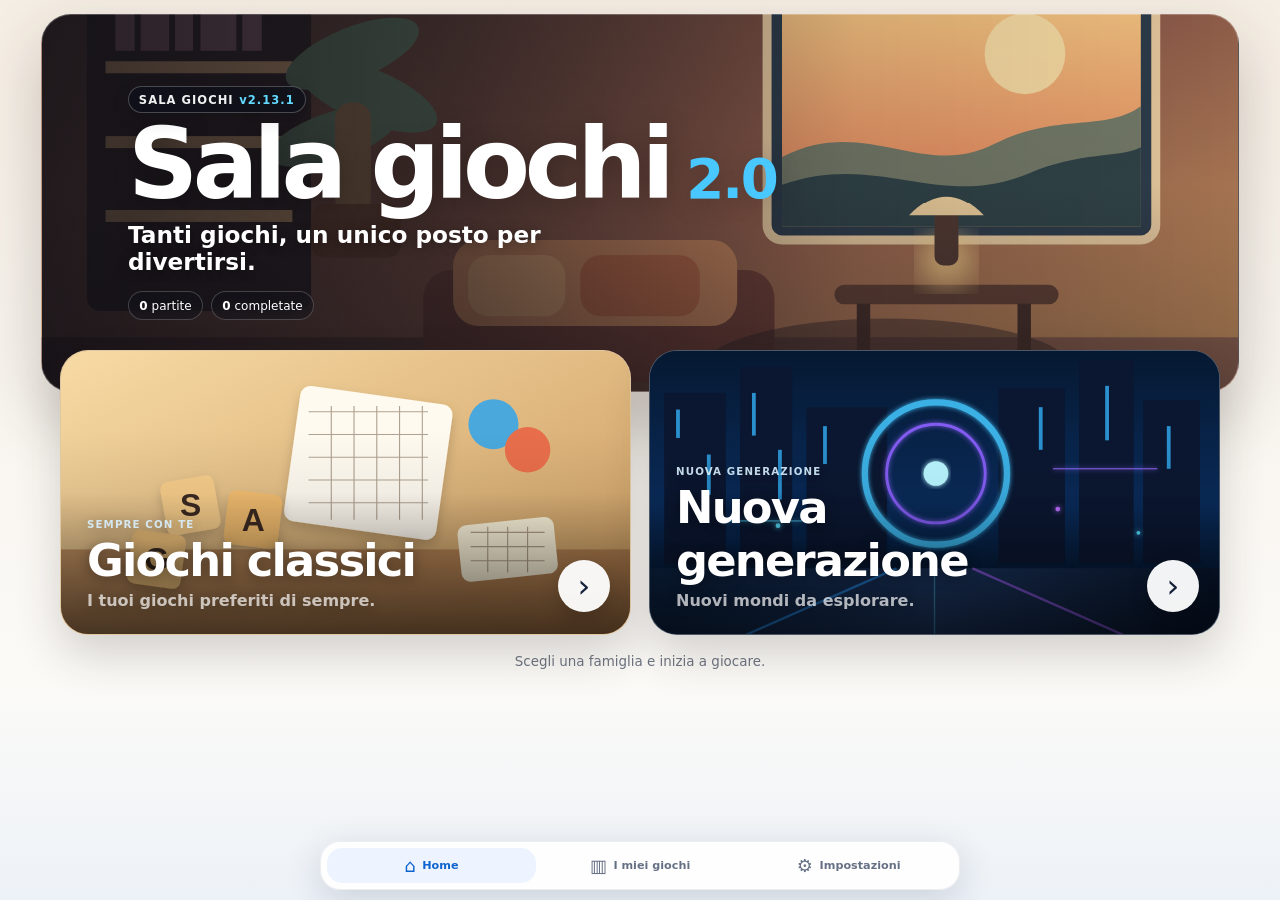
==== commit 90f2a1f0: "Add files via upload" ====
--- a/index.html
+++ b/index.html
@@ -5,12 +5,12 @@
   <meta name="viewport" content="width=device-width,initial-scale=1,viewport-fit=cover" />
   <meta name="theme-color" content="#18233b" />
   <title>Sala Giochi 2.0</title>
-  <link rel="manifest" href="manifest.webmanifest?v=2.13.0" />
+  <link rel="manifest" href="manifest.webmanifest?v=2.13.1" />
   <link rel="icon" href="icon-192.png" type="image/png" />
   <link rel="stylesheet" href="styles.css" />
   <link rel="stylesheet" href="nextgen.css?v=2.10.2" />
   <link rel="stylesheet" href="nomi-cose-citta.css?v=2.11.5" />
-  <link rel="stylesheet" href="rebus.css?v=2.13.0" />
+  <link rel="stylesheet" href="rebus.css?v=2.13.1" />
 </head>
 <body>
   <header class="topbar">
@@ -65,6 +65,6 @@
   <script src="app.js"></script>
   <script src="nextgen.js?v=2.10.2"></script>
   <script src="nomi-cose-citta.js?v=2.11.5"></script>
-  <script src="rebus.js?v=2.13.0"></script>
+  <script src="rebus.js?v=2.13.1"></script>
 </body>
 </html>
--- a/rebus.css
+++ b/rebus.css
@@ -1,16 +1,11 @@
-/* Sala Giochi — Rebus v2.13.0 */
-.game-rebus{max-width:1320px}
-.rebus-game{display:grid;gap:16px;align-items:start}
-.rebus-stage,.rebus-play-panel{border-radius:22px;border:1px solid rgba(255,255,255,.12);background:linear-gradient(180deg,rgba(255,255,255,.095),rgba(255,255,255,.04));box-shadow:0 18px 42px rgba(0,0,0,.18)}
-.rebus-stage{padding:16px}.rebus-play-panel{padding:16px;display:grid;gap:11px}
-.rebus-stage-head{display:flex;align-items:flex-start;justify-content:space-between;gap:14px;margin-bottom:12px}.rebus-stage-head h2{margin:3px 0 0;font-size:clamp(1.2rem,2.1vw,1.65rem)}
-.rebus-series{display:inline-block;font-size:.68rem;font-weight:900;letter-spacing:.12em;color:var(--p-a3)}.rebus-schema{white-space:nowrap;border-radius:13px;padding:9px 12px;background:rgba(255,255,255,.08);font-weight:900;color:#fff;letter-spacing:.06em}
-.rebus-board{position:relative;display:block;width:100%;padding:0;border:0;border-radius:18px;overflow:hidden;background:#f7f1e5;cursor:zoom-in;box-shadow:0 10px 24px rgba(0,0,0,.18)}.rebus-board img{display:block;width:100%;height:auto}.rebus-board>span{position:absolute;right:10px;bottom:10px;border-radius:999px;padding:7px 10px;background:rgba(12,16,24,.76);color:#fff;font-size:.74rem;font-weight:800;backdrop-filter:blur(6px)}
-.rebus-score-row{display:grid;grid-template-columns:1fr auto;gap:2px 12px;align-items:center}.rebus-score-row span{color:#d8e2f2;font-size:.8rem;font-weight:800}.rebus-score-row strong{font-size:1.7rem;color:var(--p-a3)}.rebus-score-row small{grid-column:1/-1;color:#aebbd0}.rebus-play-panel label{font-size:.78rem;font-weight:850;color:#e8eef9}.rebus-answer{width:100%;border-radius:14px;border:1px solid rgba(255,255,255,.16);background:#fff;color:#172033;padding:14px 15px;font-size:1rem;font-weight:800;outline:none;text-transform:uppercase}.rebus-answer:focus{border-color:var(--p-a2);box-shadow:0 0 0 3px color-mix(in srgb,var(--p-a2) 28%,transparent)}
-.rebus-help-grid{display:grid;grid-template-columns:1fr 1fr;gap:8px}.rebus-feedback{min-height:96px;border-radius:14px;border:1px solid rgba(255,255,255,.09);background:rgba(255,255,255,.055);padding:13px 14px;color:#dbe5f4;line-height:1.5}.rebus-feedback.wrong{background:rgba(255,90,90,.10);border-color:rgba(255,90,90,.25)}.rebus-feedback.hint{background:rgba(255,211,96,.09);border-color:rgba(255,211,96,.22)}.rebus-feedback.reading{background:rgba(87,174,255,.10);border-color:rgba(87,174,255,.22)}.rebus-feedback.ok{background:rgba(82,220,145,.10);border-color:rgba(82,220,145,.25)}.rebus-feedback.solution{background:rgba(255,255,255,.08)}.rebus-feedback>strong{display:block;font-size:1.25rem;color:#fff;margin:5px 0}.rebus-feedback>span{display:block;color:#c5d2e4}.rebus-finish-actions{display:flex;gap:8px;flex-wrap:wrap;margin-top:12px}.rebus-finish-actions button{flex:1 1 150px}
-.rebus-zoom{padding:0;border:0;background:transparent;max-width:min(96vw,1500px);width:96vw}.rebus-zoom::backdrop{background:rgba(0,0,0,.82);backdrop-filter:blur(3px)}.rebus-zoom>div{position:relative;border-radius:20px;padding:16px;background:#0d1422}.rebus-zoom img{display:block;width:100%;height:auto;border-radius:14px}.rebus-zoom button{position:absolute;z-index:2;right:8px;top:8px;width:42px;height:42px;border-radius:50%;border:0;background:rgba(13,20,34,.9);color:#fff;font-size:1.6rem;line-height:1}
-.rebus-series-result{text-align:center;padding:18px 6px}.rebus-series-result h2{margin:8px 0}.rebus-result-grid{display:grid;grid-template-columns:repeat(3,1fr);gap:8px;margin:18px auto;max-width:700px}.rebus-result-grid>div{display:grid;grid-template-columns:auto 1fr auto;gap:8px;align-items:center;text-align:left;border-radius:14px;padding:10px;background:rgba(255,255,255,.06)}.rebus-result-grid span{width:28px;height:28px;border-radius:50%;display:grid;place-items:center;background:rgba(255,255,255,.08);font-weight:900}.rebus-result-grid b{font-size:.86rem}.rebus-result-grid strong{color:var(--p-a3)}
-.art-rebus .sg2-classic-icon{font-family:Georgia,serif}
-@media(min-width:850px){.rebus-game{grid-template-columns:minmax(0,1.8fr) minmax(310px,.7fr)}.rebus-play-panel{position:sticky;top:12px}.rebus-stage{padding:18px}.rebus-board img{max-height:68vh;object-fit:contain;background:#f7f1e5}}
-@media(max-width:849px){.rebus-stage,.rebus-play-panel{padding:13px}.rebus-stage-head{flex-direction:column}.rebus-schema{align-self:flex-start}.rebus-help-grid{grid-template-columns:1fr 1fr}.rebus-board>span{font-size:.68rem}}
-@media(max-width:520px){.rebus-help-grid{grid-template-columns:1fr}.rebus-result-grid{grid-template-columns:1fr}}
+/* Sala Giochi — Rebus Archivio v2.13.1 */
+.game-rebus{max-width:1250px}
+.rebus-db-layout{display:grid;gap:16px;align-items:start}
+.rebus-db-card,.rebus-db-panel{border-radius:22px;border:1px solid rgba(255,255,255,.12);background:linear-gradient(145deg,rgba(255,255,255,.10),rgba(255,255,255,.045));box-shadow:0 18px 42px rgba(0,0,0,.19);padding:16px}
+.rebus-db-head{display:flex;align-items:flex-start;justify-content:space-between;gap:16px;margin-bottom:12px}.rebus-db-head h2{margin:4px 0;font-size:1.5rem}.rebus-db-head p{margin:0;color:#cbd6e8;font-size:.84rem}.rebus-db-kicker{color:var(--p-a3);font-size:.7rem;font-weight:900;letter-spacing:.12em}.rebus-db-diagram{padding:9px 12px;border-radius:13px;background:rgba(255,255,255,.09);font-weight:900;white-space:nowrap}
+.rebus-db-image-button{position:relative;display:block;width:100%;border:0;padding:0;background:transparent;border-radius:18px;overflow:hidden;cursor:zoom-in}.rebus-db-image-button img{display:block;width:100%;height:auto;border-radius:18px;background:#f7f1e4}.rebus-db-image-button>span{position:absolute;right:12px;bottom:12px;padding:8px 11px;border-radius:999px;background:rgba(10,15,26,.75);color:#fff;font-size:.76rem;font-weight:850;backdrop-filter:blur(5px)}
+.rebus-db-panel{display:grid;gap:11px}.rebus-db-score{display:flex;justify-content:space-between;align-items:center;color:#d9e3f2}.rebus-db-score strong{font-size:1.5rem;color:var(--p-a3)}.rebus-db-panel label{font-size:.82rem;font-weight:850;color:#eef3fb}.rebus-db-panel textarea{width:100%;min-height:92px;resize:vertical;border-radius:15px;border:1px solid rgba(255,255,255,.15);background:#fff;color:#172033;padding:13px 14px;font:750 1rem/1.45 system-ui,sans-serif;outline:none}.rebus-db-panel textarea:focus{border-color:var(--p-a2);box-shadow:0 0 0 3px color-mix(in srgb,var(--p-a2) 26%,transparent)}
+.rebus-db-actions{display:grid;grid-template-columns:1fr 1fr;gap:8px}.rebus-db-actions .primary{grid-column:1/-1}.rebus-db-feedback{min-height:94px;padding:13px 14px;border-radius:14px;background:rgba(255,255,255,.055);border:1px solid rgba(255,255,255,.09);color:#dbe4f3;line-height:1.5}.rebus-db-feedback.ok{background:rgba(68,214,137,.12);border-color:rgba(68,214,137,.28)}.rebus-db-feedback.wrong{background:rgba(255,95,95,.11);border-color:rgba(255,95,95,.25)}.rebus-db-feedback.hint{background:rgba(255,209,102,.10);border-color:rgba(255,209,102,.23)}.rebus-db-feedback.reading{background:rgba(92,157,255,.12);border-color:rgba(92,157,255,.26)}.rebus-db-feedback.solution{background:rgba(255,255,255,.08)}.rebus-db-solution{font-size:1.18rem;font-weight:950;color:#fff;margin:6px 0}.rebus-db-reading{font-size:.84rem;color:#d5deed}
+.rebus-db-zoom{border:0;padding:0;background:transparent;max-width:min(96vw,1500px);width:96vw}.rebus-db-zoom::backdrop{background:rgba(0,0,0,.78);backdrop-filter:blur(3px)}.rebus-db-zoom>div{position:relative;padding:18px;border-radius:20px;background:#0c1423}.rebus-db-zoom img{display:block;width:100%;height:auto;border-radius:14px}.rebus-db-zoom button{position:absolute;right:8px;top:8px;width:42px;height:42px;border:0;border-radius:999px;background:rgba(12,20,35,.86);color:#fff;font-size:1.7rem;z-index:2}
+@media(min-width:900px){.rebus-db-layout{grid-template-columns:minmax(0,1.7fr) minmax(310px,.75fr)}.rebus-db-panel{position:sticky;top:12px}}
+@media(max-width:899px){.rebus-db-card,.rebus-db-panel{padding:13px}.rebus-db-head{flex-direction:column}.rebus-db-diagram{align-self:flex-start}.rebus-db-actions{grid-template-columns:1fr 1fr}}
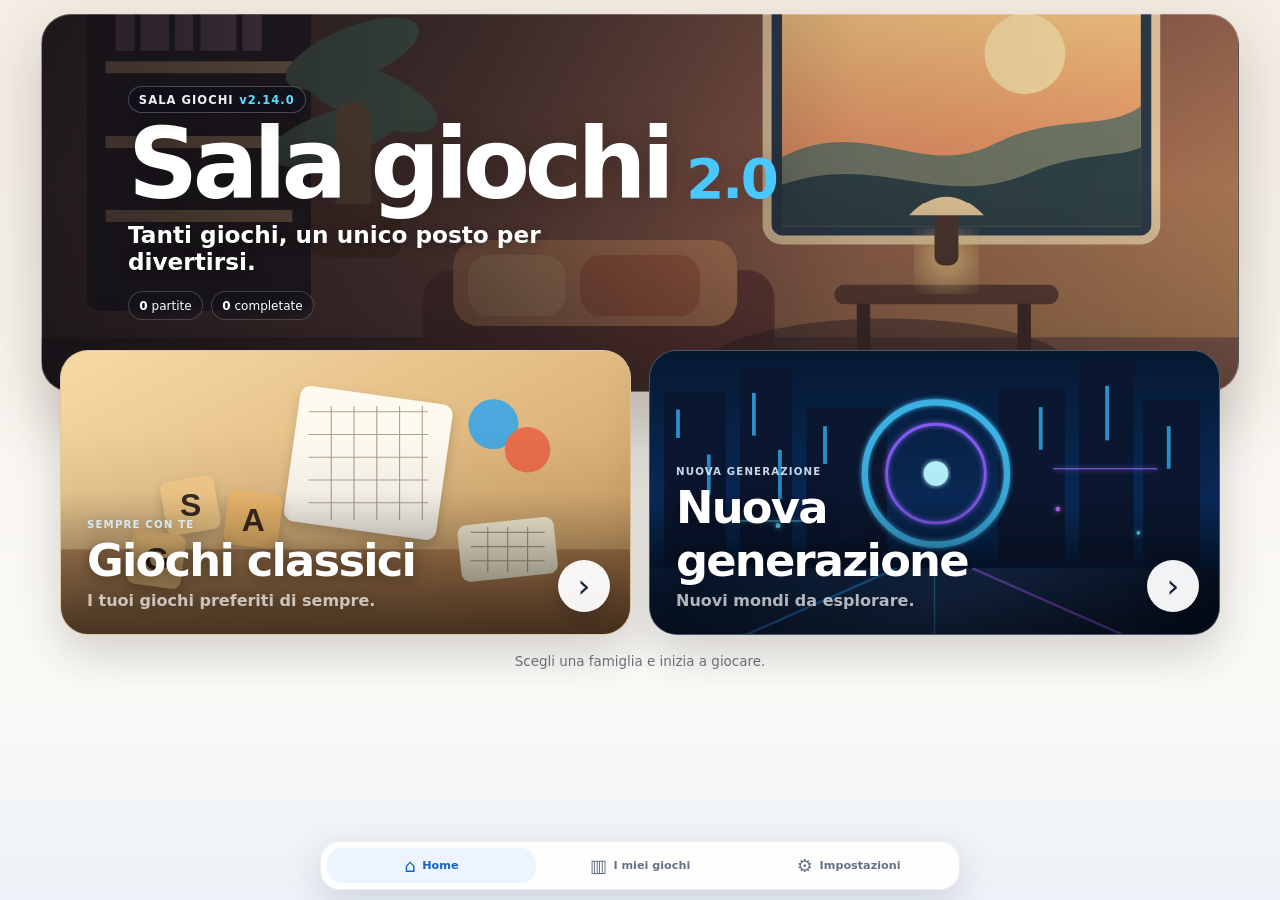
==== commit de9dc76c: "Add files via upload" ====
--- a/index.html
+++ b/index.html
@@ -5,12 +5,12 @@
   <meta name="viewport" content="width=device-width,initial-scale=1,viewport-fit=cover" />
   <meta name="theme-color" content="#18233b" />
   <title>Sala Giochi 2.0</title>
-  <link rel="manifest" href="manifest.webmanifest?v=2.13.1" />
+  <link rel="manifest" href="manifest.webmanifest?v=2.14.0" />
   <link rel="icon" href="icon-192.png" type="image/png" />
   <link rel="stylesheet" href="styles.css" />
   <link rel="stylesheet" href="nextgen.css?v=2.10.2" />
   <link rel="stylesheet" href="nomi-cose-citta.css?v=2.11.5" />
-  <link rel="stylesheet" href="rebus.css?v=2.13.1" />
+  <link rel="stylesheet" href="rebus.css?v=2.14.0" />
 </head>
 <body>
   <header class="topbar">
@@ -65,6 +65,7 @@
   <script src="app.js"></script>
   <script src="nextgen.js?v=2.10.2"></script>
   <script src="nomi-cose-citta.js?v=2.11.5"></script>
-  <script src="rebus.js?v=2.13.1"></script>
+  <script src="rebus-config.js?v=2.14.0"></script>
+  <script src="rebus.js?v=2.14.0"></script>
 </body>
 </html>
--- a/rebus.css
+++ b/rebus.css
@@ -1,4 +1,4 @@
-/* Sala Giochi — Rebus Archivio v2.13.1 */
+/* Sala Giochi — Rebus Archivio v2.14.0 */
 .game-rebus{max-width:1250px}
 .rebus-db-layout{display:grid;gap:16px;align-items:start}
 .rebus-db-card,.rebus-db-panel{border-radius:22px;border:1px solid rgba(255,255,255,.12);background:linear-gradient(145deg,rgba(255,255,255,.10),rgba(255,255,255,.045));box-shadow:0 18px 42px rgba(0,0,0,.19);padding:16px}
@@ -9,3 +9,5 @@
 .rebus-db-zoom{border:0;padding:0;background:transparent;max-width:min(96vw,1500px);width:96vw}.rebus-db-zoom::backdrop{background:rgba(0,0,0,.78);backdrop-filter:blur(3px)}.rebus-db-zoom>div{position:relative;padding:18px;border-radius:20px;background:#0c1423}.rebus-db-zoom img{display:block;width:100%;height:auto;border-radius:14px}.rebus-db-zoom button{position:absolute;right:8px;top:8px;width:42px;height:42px;border:0;border-radius:999px;background:rgba(12,20,35,.86);color:#fff;font-size:1.7rem;z-index:2}
 @media(min-width:900px){.rebus-db-layout{grid-template-columns:minmax(0,1.7fr) minmax(310px,.75fr)}.rebus-db-panel{position:sticky;top:12px}}
 @media(max-width:899px){.rebus-db-card,.rebus-db-panel{padding:13px}.rebus-db-head{flex-direction:column}.rebus-db-diagram{align-self:flex-start}.rebus-db-actions{grid-template-columns:1fr 1fr}}
+
+.rebus-db-navigation{display:flex;gap:8px;flex-wrap:wrap;align-items:center;margin-top:12px}.rebus-db-navigation button{flex:1;min-width:90px}.rebus-db-count{font-size:.83rem;color:#dbe4f3;text-align:center}.rebus-db-status{font-size:.8rem;color:#dbe4f3;margin-top:8px}.rebus-db-status.error{color:#ffb0b0}.rebus-db-actions .secondary{min-height:42px}.rebus-db-image-button img{object-fit:contain;max-height:75vh}.rebus-db-panel button:disabled{opacity:.5;cursor:not-allowed}
